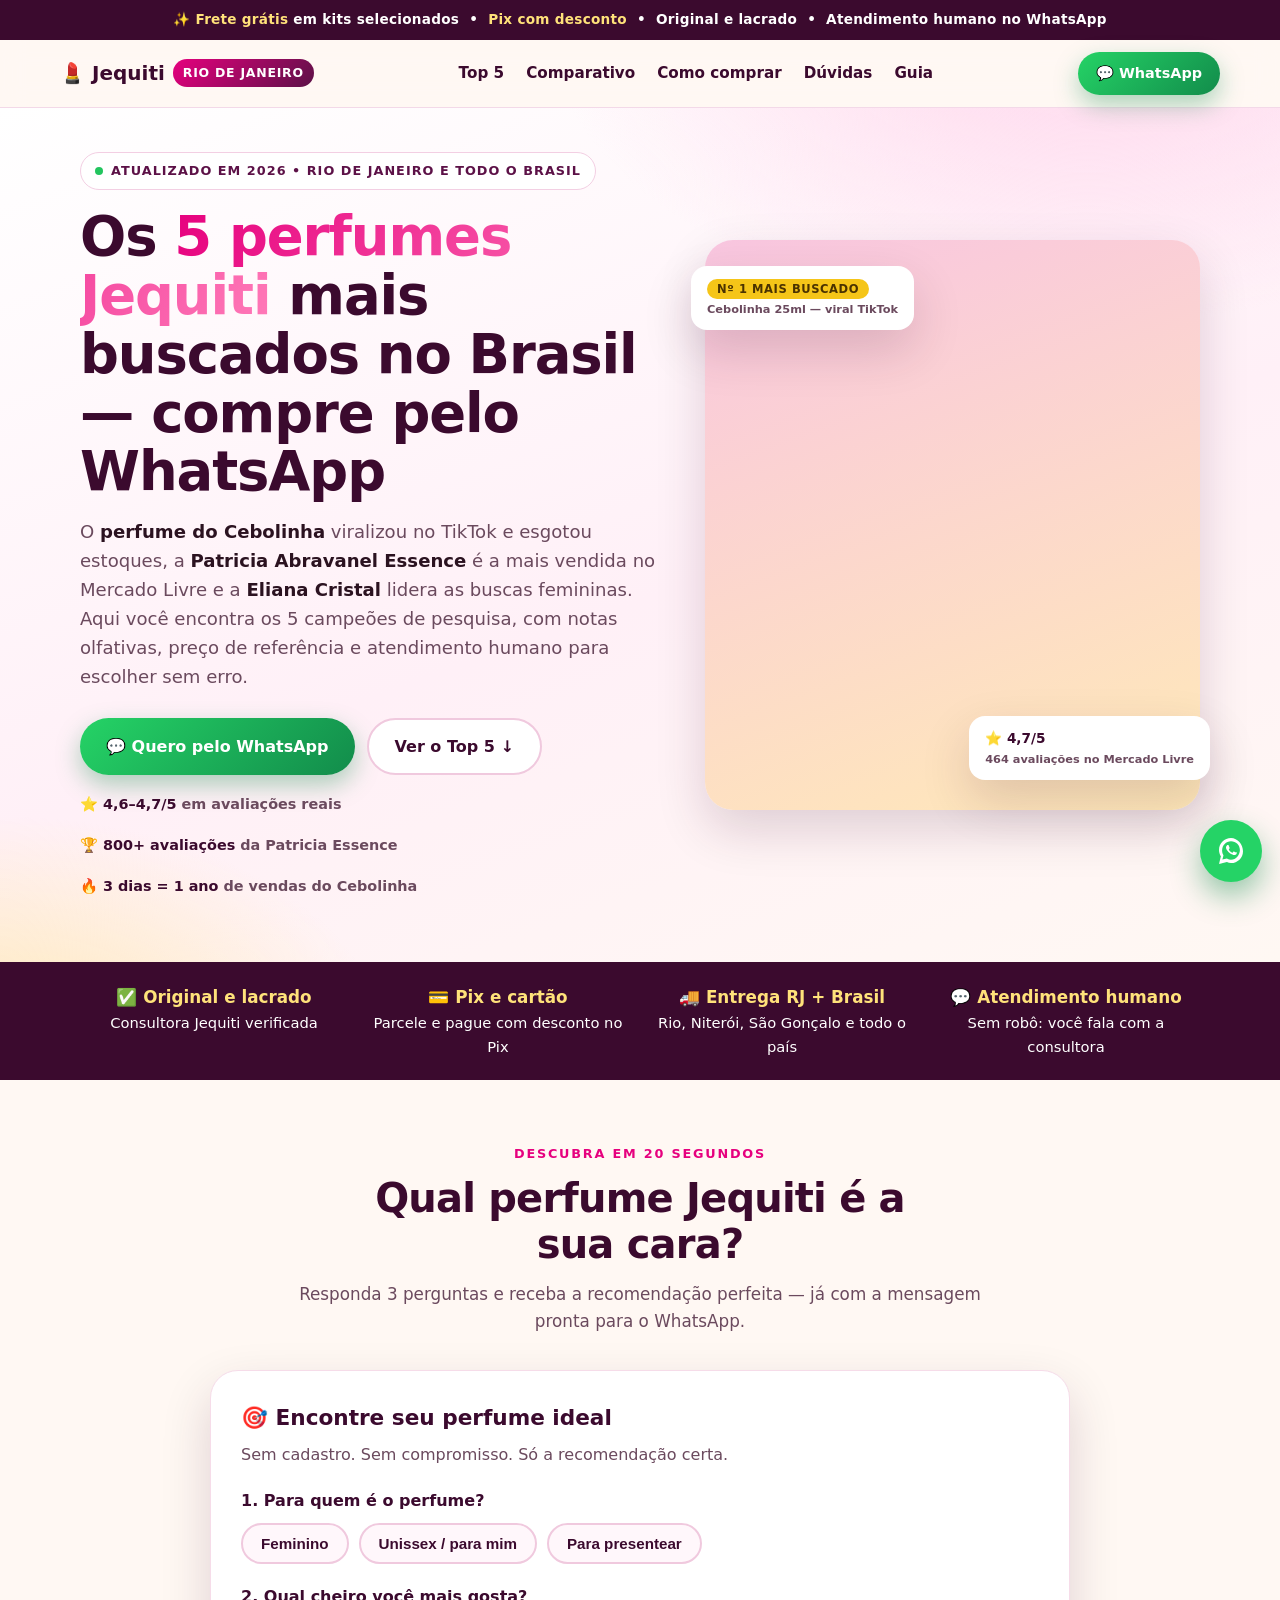
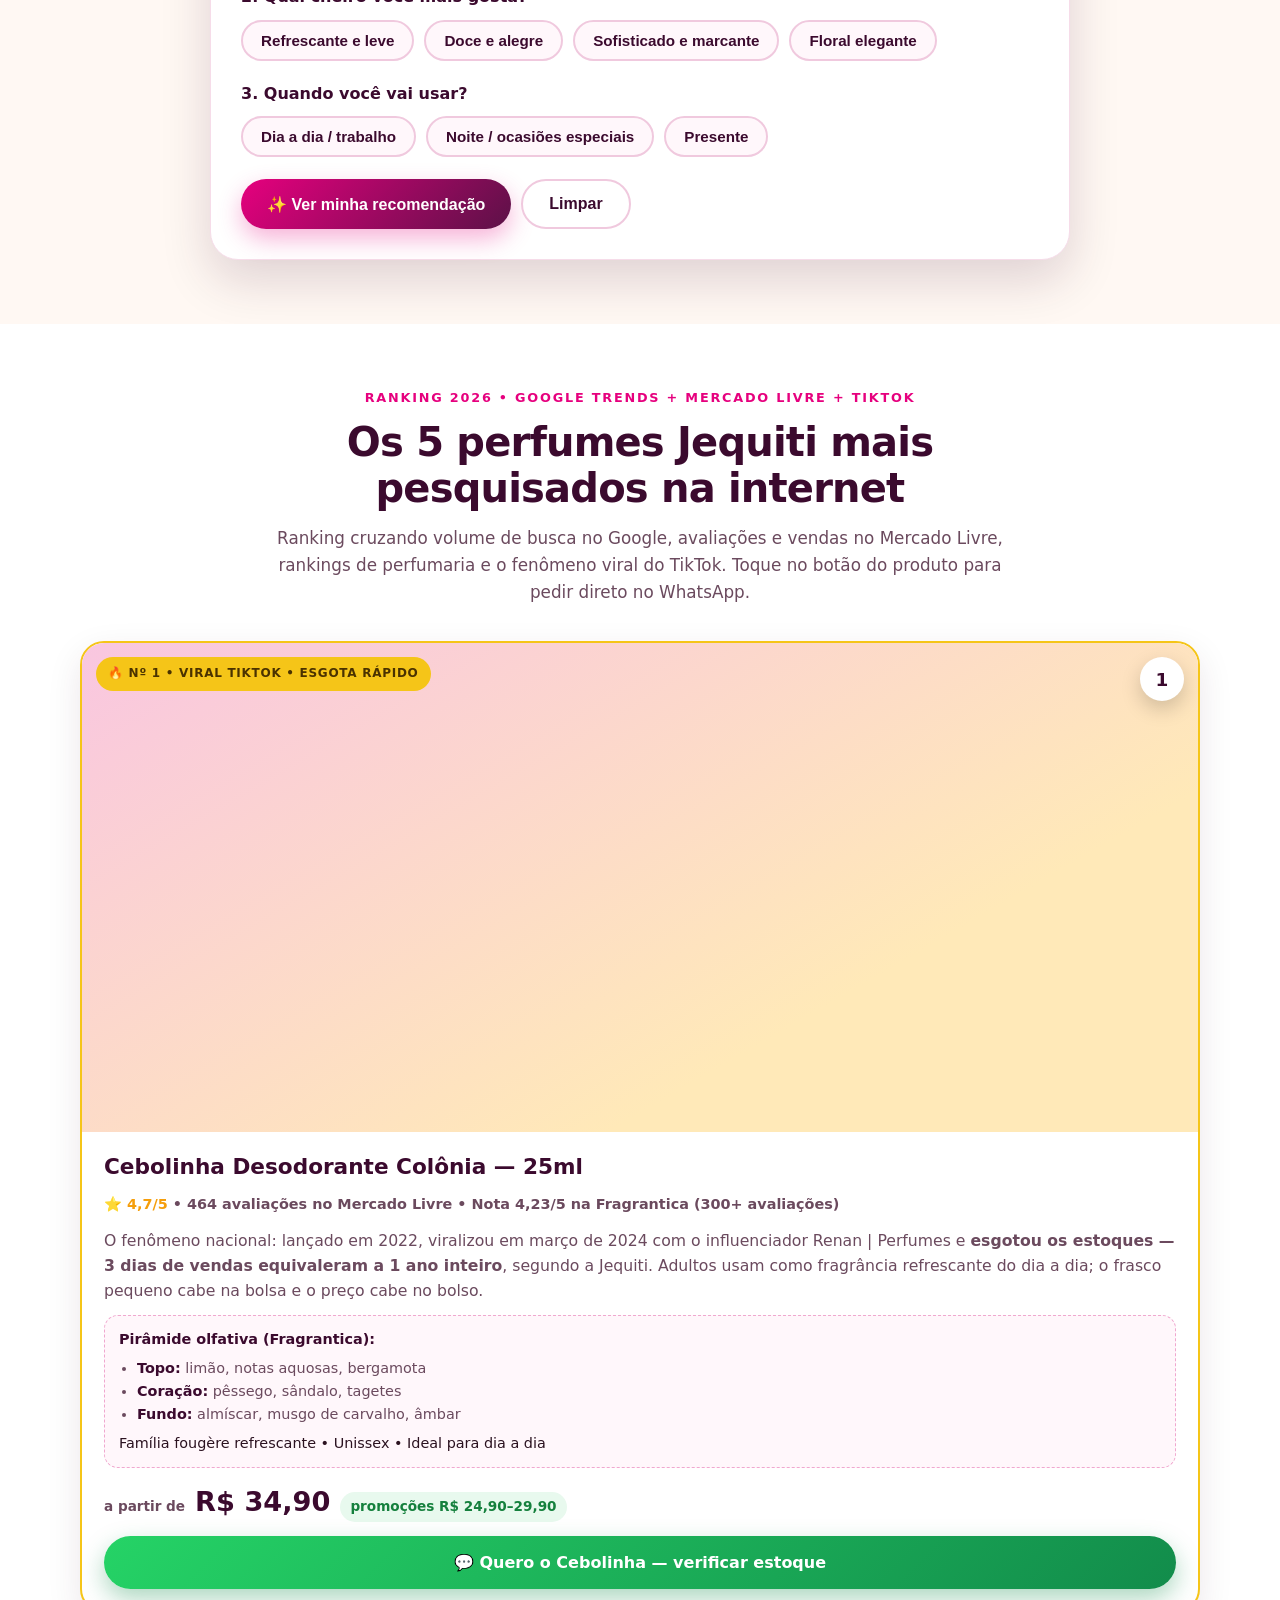
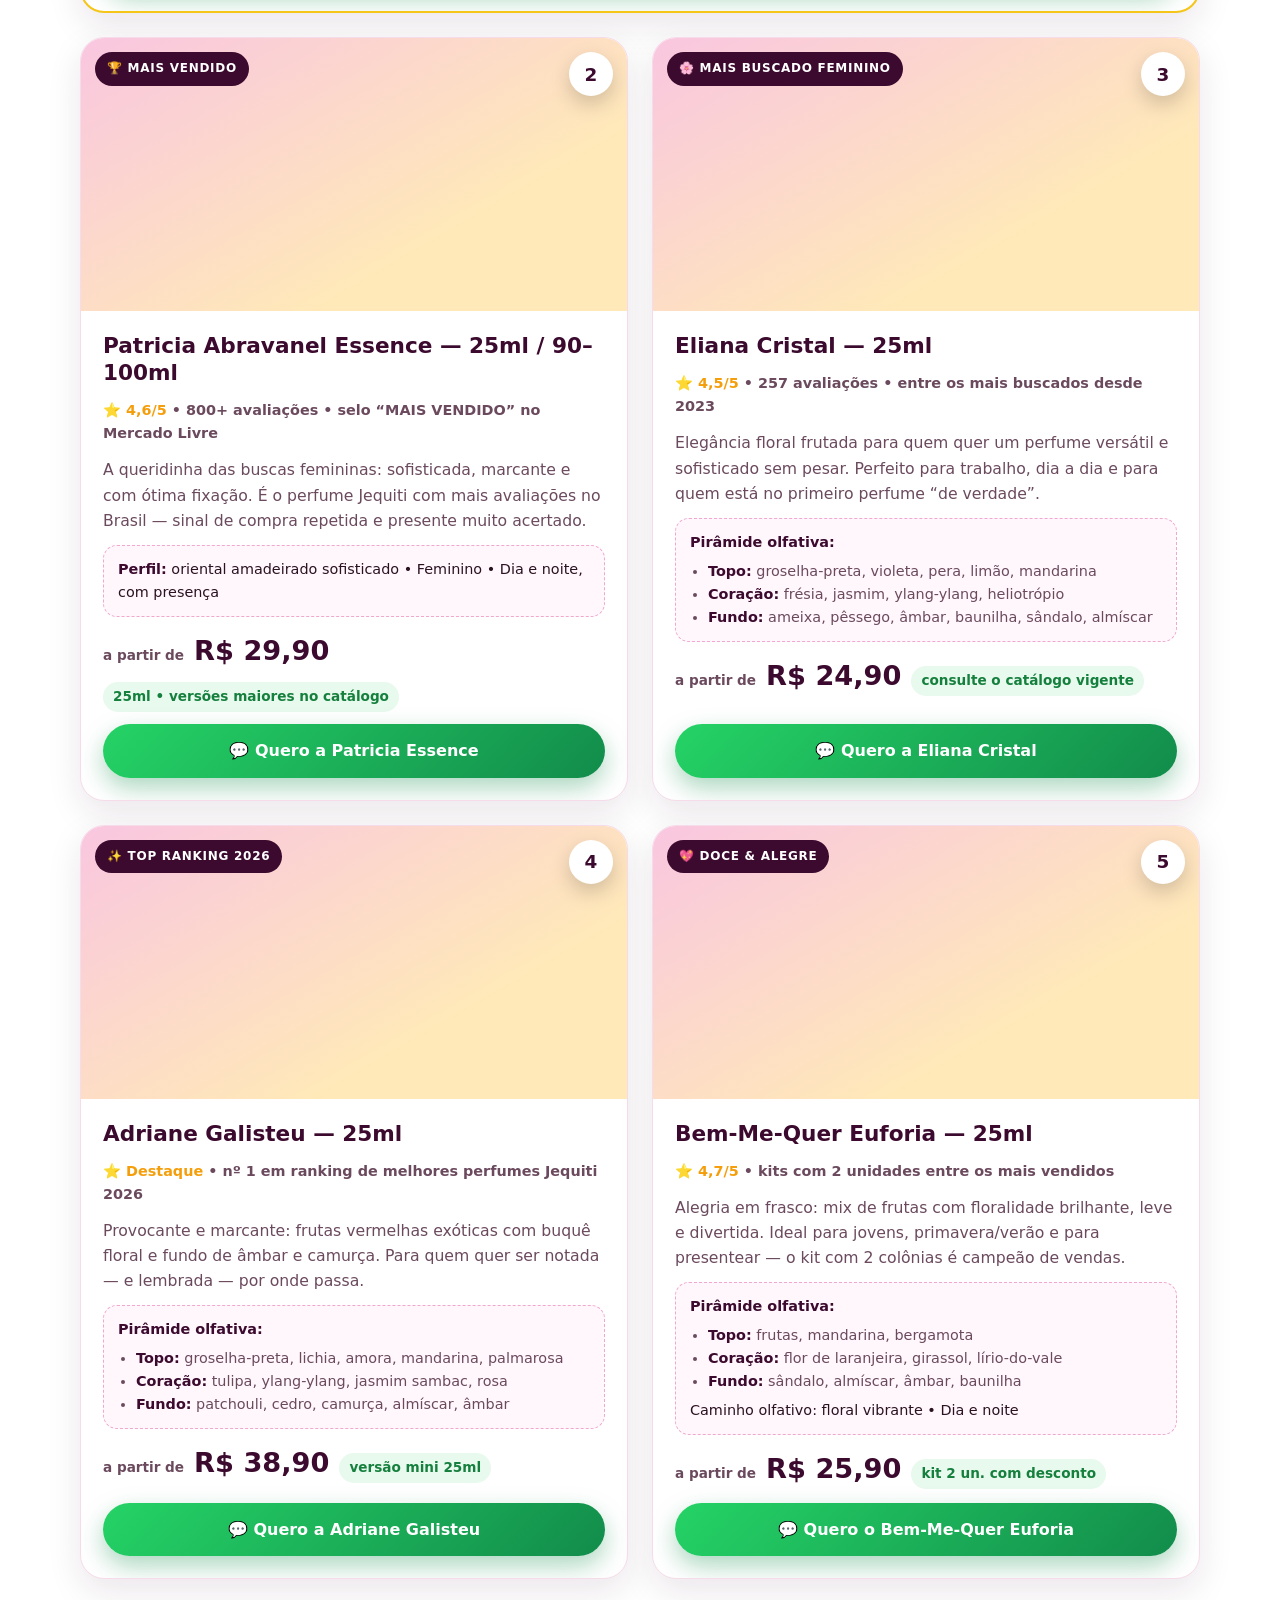
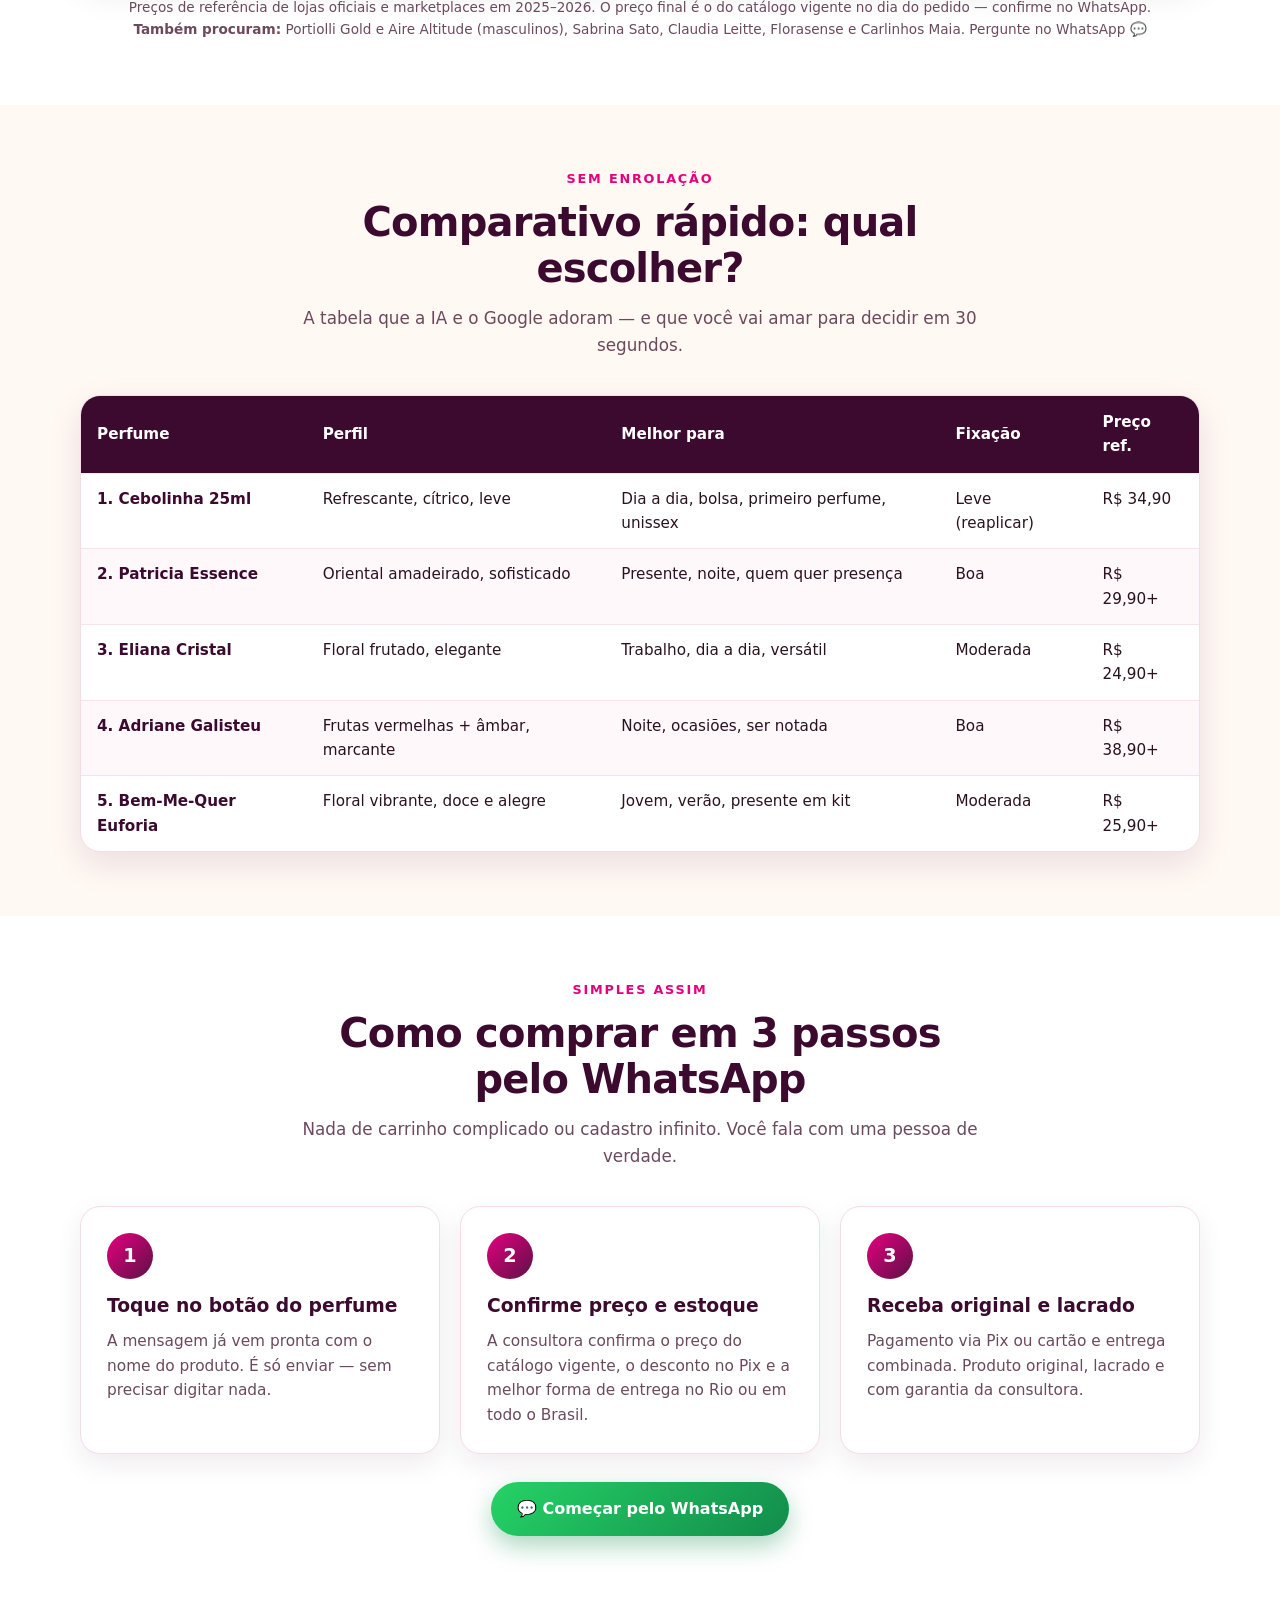
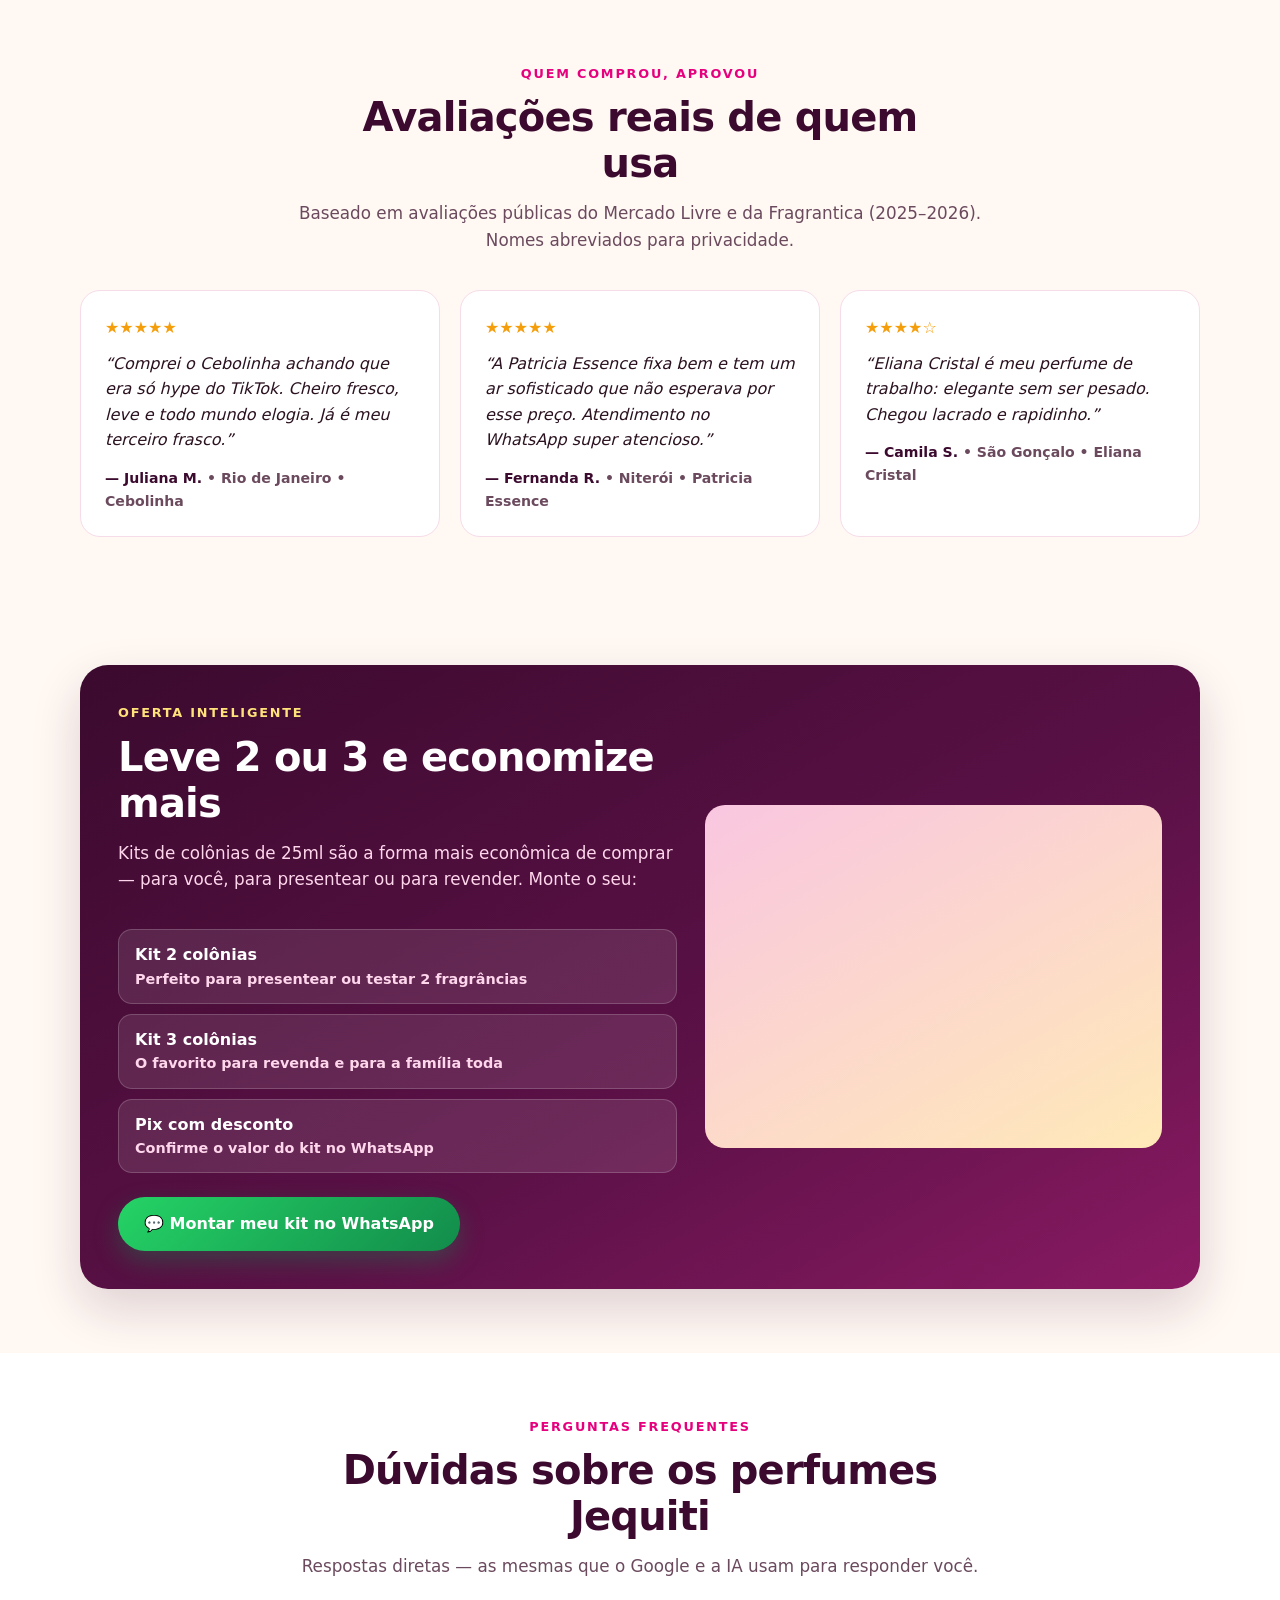
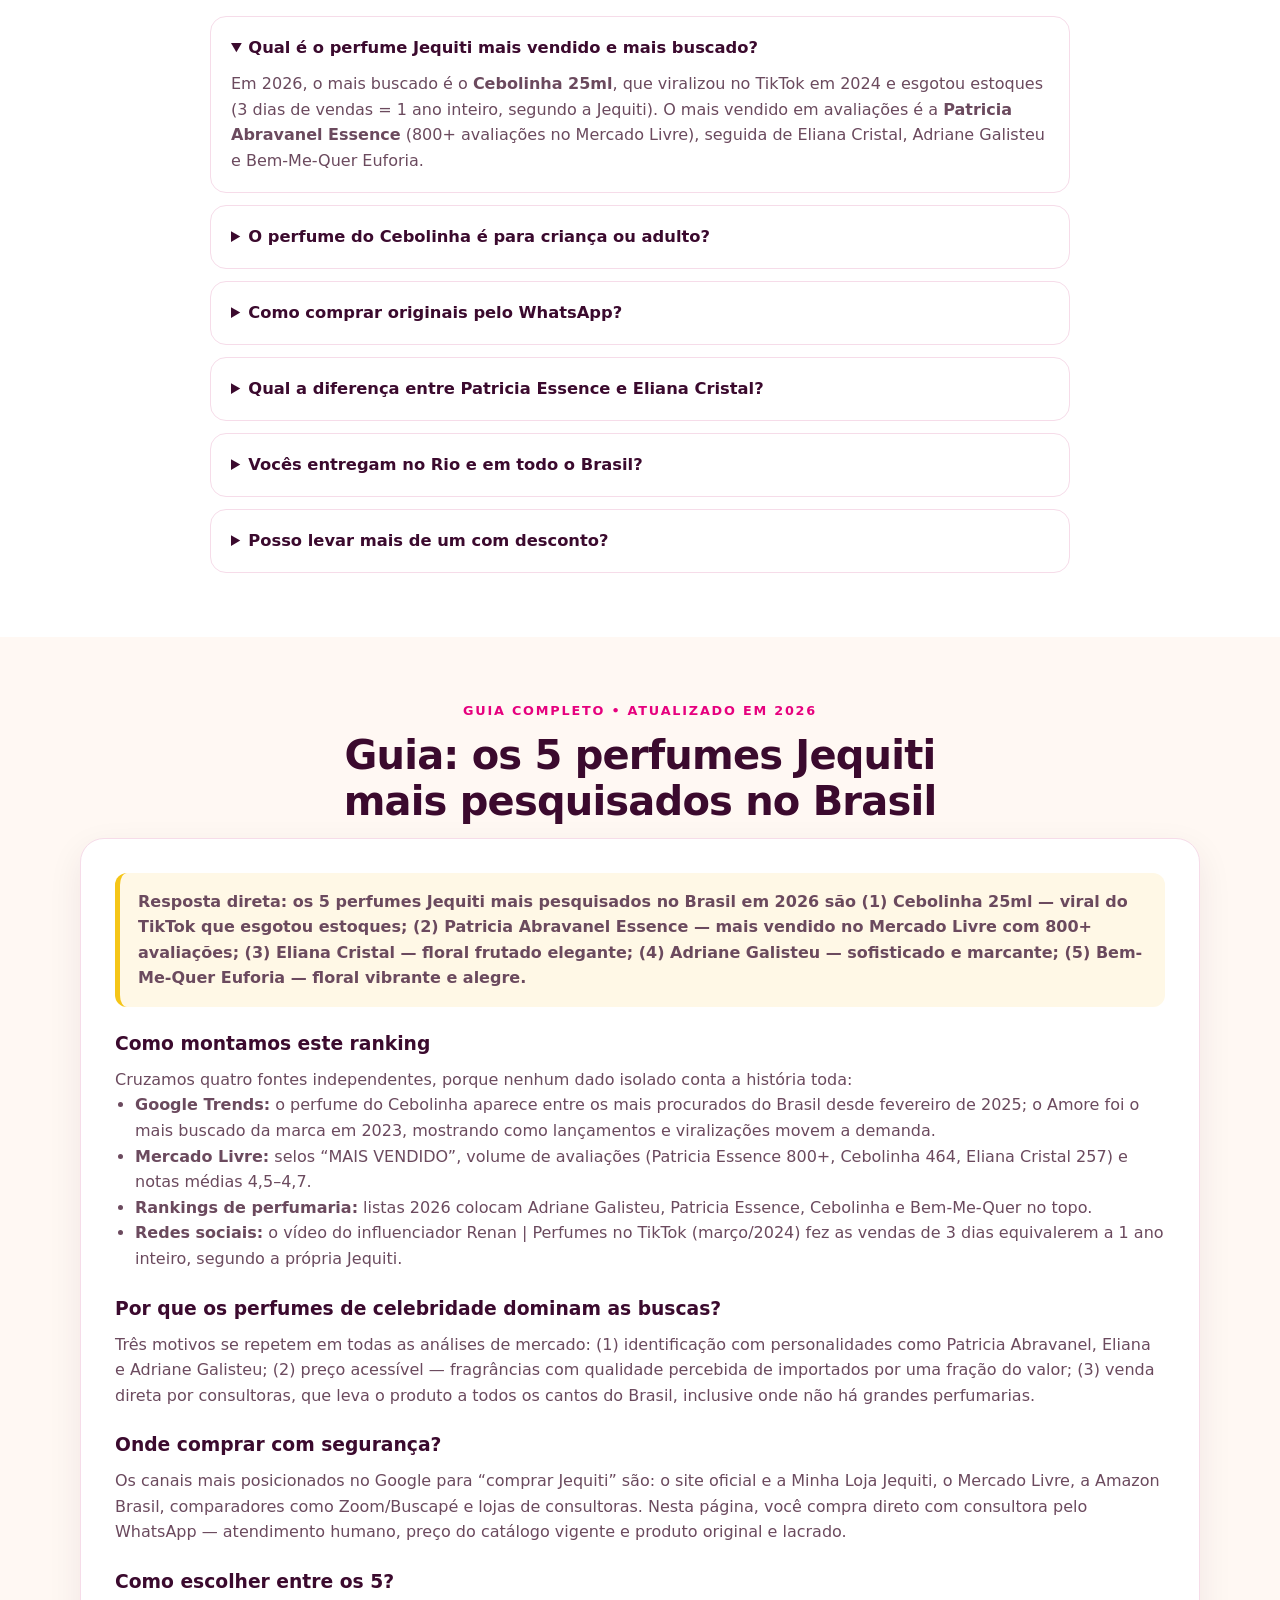
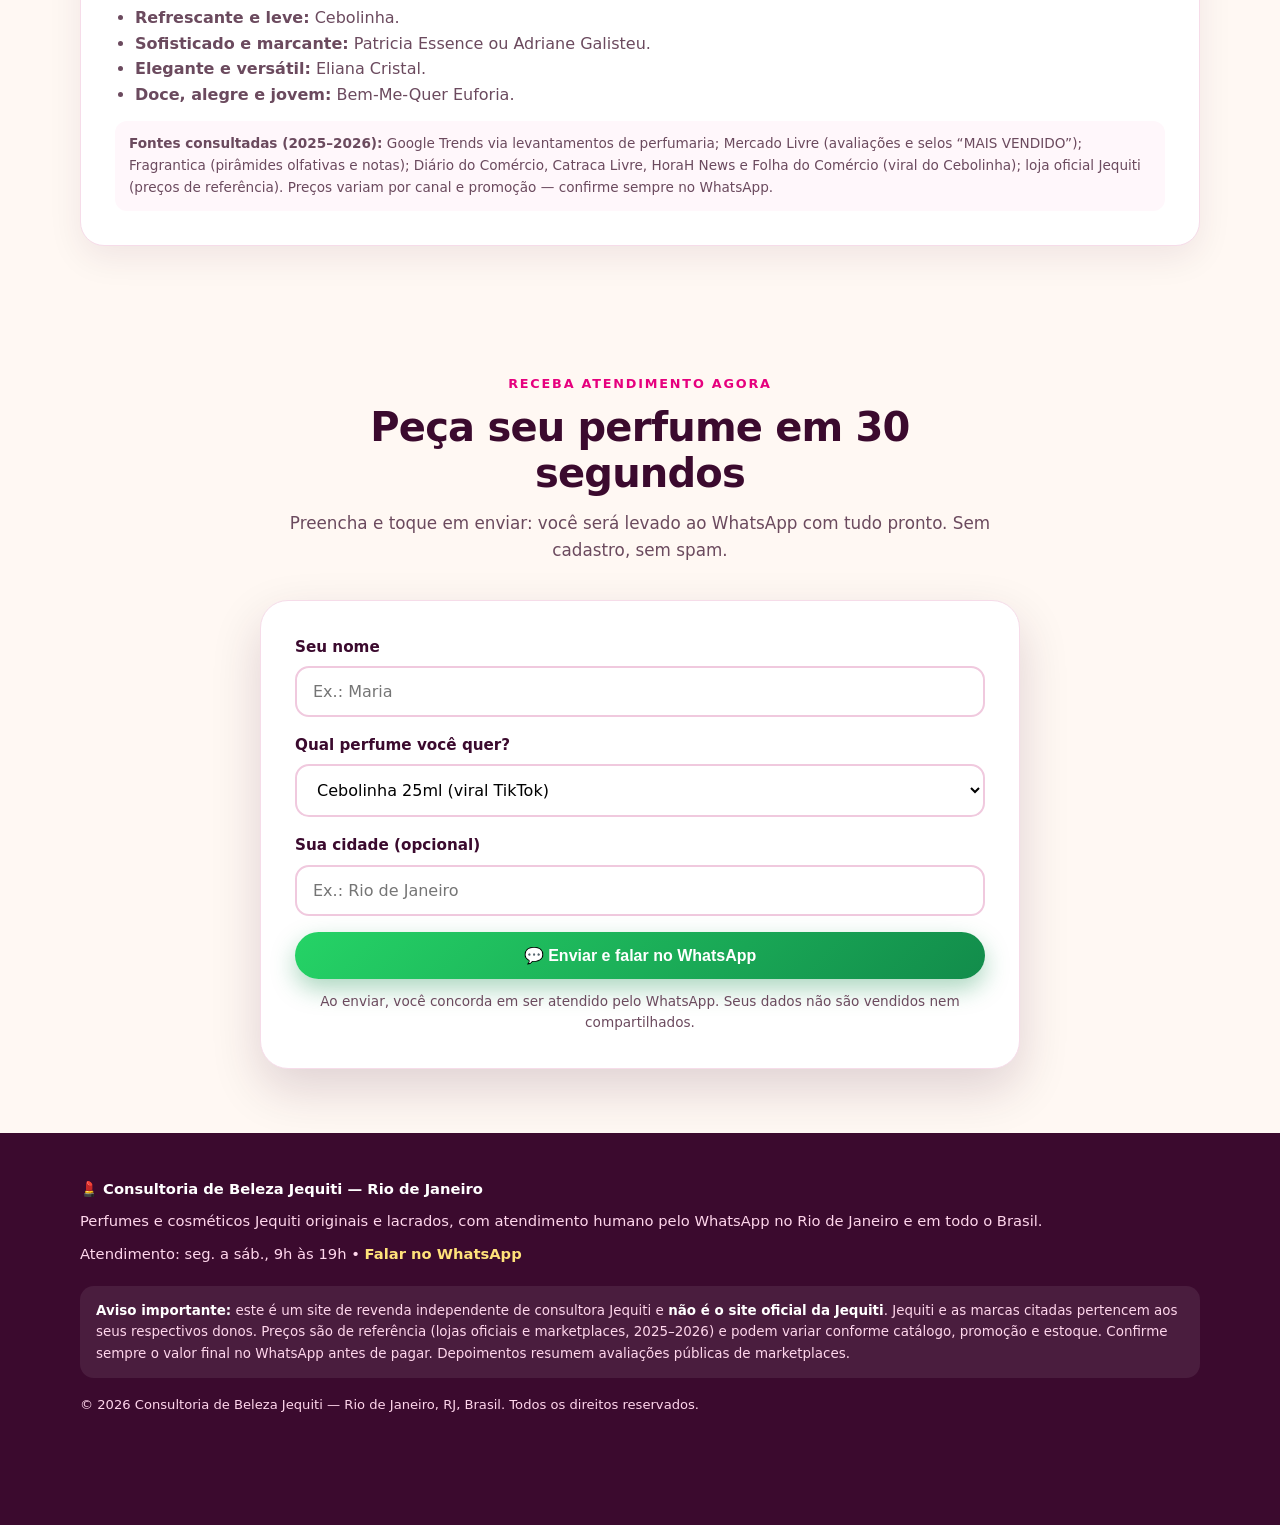
==== index.html @ bb8e3041 "feat: landing page Jequiti Top 5 perfumes mais buscados com WhatsApp, SEO e GEO - Landing page compl" ====
<!DOCTYPE html>
<html lang="pt-BR">
<head>
<meta charset="UTF-8">
<meta name="viewport" content="width=device-width, initial-scale=1.0">
<title>Perfumes Jequiti Mais Buscados 2026 | Cebolinha, Patricia Abravanel Essence, Eliana Cristal — Compre pelo WhatsApp</title>
<meta name="description" content="Os 5 perfumes Jequiti mais pesquisados no Brasil em 2026: Cebolinha (viral TikTok), Patricia Abravanel Essence, Eliana Cristal, Adriane Galisteu e Bem-Me-Quer Euforia. Original, lacrado, Pix e cartão. Peça pelo WhatsApp e receba atendimento humano no Rio de Janeiro e em todo o Brasil.">
<meta name="keywords" content="perfume Jequiti, perfume do Cebolinha Jequiti, Patricia Abravanel Essence, Eliana Cristal Jequiti, Adriane Galisteu Jequiti, Bem-Me-Quer Euforia, perfumes Jequiti mais vendidos, comprar Jequiti no Rio de Janeiro, revendedora Jequiti WhatsApp">
<meta name="robots" content="index, follow, max-image-preview:large, max-snippet:-1">
<meta name="author" content="Consultoria de Beleza Jequiti — Rio de Janeiro">
<link rel="canonical" href="https://jequiti.example.com/">
<meta name="theme-color" content="#3b0a2e">
<!-- Open Graph -->
<meta property="og:type" content="website">
<meta property="og:locale" content="pt_BR">
<meta property="og:title" content="Top 5 Perfumes Jequiti Mais Buscados em 2026 — Compre pelo WhatsApp">
<meta property="og:description" content="Cebolinha viral, Patricia Abravanel Essence, Eliana Cristal, Adriane Galisteu e Bem-Me-Quer Euforia. Original e lacrado. Atendimento humano no WhatsApp.">
<meta property="og:url" content="https://jequiti.example.com/">
<meta property="og:image" content="https://images.unsplash.com/photo-1541643600914-78b084683601?q=80&w=1200&auto=format&fit=crop">
<meta name="twitter:card" content="summary_large_image">
<meta name="twitter:title" content="Top 5 Perfumes Jequiti Mais Buscados em 2026">
<meta name="twitter:description" content="Original, lacrado, Pix e cartão. Peça pelo WhatsApp.">
<!-- GEO: permite citação por motores de IA -->
<meta name="geo.region" content="BR-RJ">
<meta name="geo.placename" content="Rio de Janeiro">
<meta name="ICBM" content="-22.9068, -43.1729">
<link rel="icon" href="data:image/svg+xml,<svg xmlns='http://www.w3.org/2000/svg' viewBox='0 0 100 100'><text y='.9em' font-size='90'>💄</text></svg>">

<!-- ===== DADOS ESTRUTURADOS (SEO + GEO) ===== -->
<script type="application/ld+json">
{
  "@context": "https://schema.org",
  "@graph": [
    {
      "@type": "Organization",
      "name": "Consultoria de Beleza Jequiti — Rio de Janeiro",
      "url": "https://jequiti.example.com/",
      "description": "Revenda independente de perfumes e cosméticos Jequiti originais e lacrados, com atendimento pelo WhatsApp no Rio de Janeiro e em todo o Brasil.",
      "areaServed": "BR",
      "knowsAbout": ["Perfumes Jequiti", "Cosméticos Jequiti", "Perfume do Cebolinha", "Patricia Abravanel Essence"]
    },
    {
      "@type": "LocalBusiness",
      "name": "Consultoria de Beleza Jequiti — Rio de Janeiro",
      "url": "https://jequiti.example.com/",
      "telephone": "+55-21-99999-9999",
      "priceRange": "R$ 20 - R$ 160",
      "address": { "@type": "PostalAddress", "addressLocality": "Rio de Janeiro", "addressRegion": "RJ", "addressCountry": "BR" },
      "areaServed": ["Rio de Janeiro", "Niterói", "São Gonçalo", "Duque de Caxias", "Nova Iguaçu", "Brasil"],
      "openingHours": "Mo-Sa 09:00-19:00"
    },
    {
      "@type": "WebSite",
      "name": "Top 5 Perfumes Jequiti Mais Buscados",
      "url": "https://jequiti.example.com/",
      "inLanguage": "pt-BR"
    },
    {
      "@type": "ItemList",
      "name": "Os 5 perfumes Jequiti mais pesquisados no Brasil em 2026",
      "itemListElement": [
        { "@type": "ListItem", "position": 1, "name": "Cebolinha Desodorante Colônia Jequiti 25ml — perfume viral do TikTok" },
        { "@type": "ListItem", "position": 2, "name": "Patricia Abravanel Essence Desodorante Colônia Feminina Jequiti" },
        { "@type": "ListItem", "position": 3, "name": "Eliana Cristal Desodorante Colônia Feminina Jequiti" },
        { "@type": "ListItem", "position": 4, "name": "Adriane Galisteu Desodorante Colônia Feminina Jequiti" },
        { "@type": "ListItem", "position": 5, "name": "Bem-Me-Quer Euforia Desodorante Colônia Feminina Jequiti" }
      ]
    },
    {
      "@type": "FAQPage",
      "mainEntity": [
        { "@type": "Question", "name": "Qual é o perfume Jequiti mais vendido e mais buscado?", "acceptedAnswer": { "@type": "Answer", "text": "Em 2026, o perfume Jequiti mais buscado no Brasil é o Cebolinha Desodorante Colônia 25ml, que viralizou no TikTok em 2024 e esgotou estoques — segundo a Jequiti, as vendas de 3 dias equivaleram a 1 ano inteiro. Na sequência, os mais vendidos no Mercado Livre são Patricia Abravanel Essence (mais de 800 avaliações), Eliana Cristal, Adriane Galisteu e Bem-Me-Quer Euforia." } },
        { "@type": "Question", "name": "O perfume do Cebolinha Jequiti é para criança ou adulto?", "acceptedAnswer": { "@type": "Answer", "text": "Apesar de fazer parte da linha Turma da Mônica, o perfume do Cebolinha é usado por adultos como fragrância refrescante e leve do dia a dia. Suas notas são limão, bergamota, pêssego, sândalo, almíscar e âmbar. O preço oficial de referência é R$ 34,90 (25ml), com promoções frequentes entre R$ 24,90 e R$ 29,90." } },
        { "@type": "Question", "name": "Como comprar perfumes Jequiti originais pelo WhatsApp?", "acceptedAnswer": { "@type": "Answer", "text": "Escolha o perfume nesta página, toque no botão de WhatsApp do produto e envie a mensagem pronta. Você confirma estoque, preço do catálogo vigente, forma de pagamento (Pix ou cartão) e entrega. Os produtos são originais e lacrados, de consultora Jequiti." } },
        { "@type": "Question", "name": "Qual a diferença entre Patricia Abravanel Essence e Eliana Cristal?", "acceptedAnswer": { "@type": "Answer", "text": "Patricia Abravanel Essence é mais sofisticada e marcante, com perfil oriental amadeirado. Eliana Cristal é floral frutado, elegante e versátil para o dia a dia, com notas de groselha-preta, pera, jasmim, pêssego e baunilha." } },
        { "@type": "Question", "name": "Vocês entregam no Rio de Janeiro e em todo o Brasil?", "acceptedAnswer": { "@type": "Answer", "text": "Sim. Atendemos Rio de Janeiro, Niterói, São Gonçalo e região metropolitana com entrega combinada pelo WhatsApp, e enviamos para todo o Brasil conforme o catálogo e a disponibilidade de estoque." } },
        { "@type": "Question", "name": "Posso levar mais de um perfume com desconto?", "acceptedAnswer": { "@type": "Answer", "text": "Sim. Kits com 2 ou 3 colônias de 25ml são a forma mais econômica de comprar, muito procurados para presentear e para revenda. Consulte as combinações disponíveis no WhatsApp." } }
      ]
    }
  ]
}
</script>

<style>
:root{
  --plum:#3b0a2e; --plum2:#5c1147; --pink:#e6007e; --pink2:#ff4da6;
  --gold:#f5c518; --gold2:#ffe27a; --cream:#fff8f3; --ink:#2b1220;
  --muted:#6b4a5e; --green:#22c55e; --green-d:#15803d; --card:#ffffff;
  --radius:20px; --shadow:0 20px 50px rgba(59,10,46,.16);
}
*{margin:0;padding:0;box-sizing:border-box}
html{scroll-behavior:smooth}
body{font-family:system-ui,-apple-system,"Segoe UI",Roboto,Arial,sans-serif;background:var(--cream);color:var(--ink);line-height:1.6;overflow-x:hidden}
img{max-width:100%;display:block}
a{text-decoration:none;color:inherit}
.wrap{max-width:1160px;margin:0 auto;padding:0 20px}
.skip{position:absolute;left:-9999px;top:0;background:#fff;padding:10px 16px;z-index:99}
.skip:focus{left:12px;top:12px}
/* Topbar */
.topbar{background:var(--plum);color:#fff;text-align:center;font-size:.85rem;padding:9px 12px;font-weight:600;letter-spacing:.02em}
.topbar b{color:var(--gold2)}
/* Header */
header{position:sticky;top:0;z-index:50;background:rgba(255,248,243,.92);backdrop-filter:blur(12px);border-bottom:1px solid #f3d9e8}
.nav{display:flex;align-items:center;justify-content:space-between;gap:14px;padding:12px 0}
.logo{font-weight:900;font-size:1.25rem;color:var(--plum);display:flex;align-items:center;gap:8px}
.logo span{background:linear-gradient(135deg,var(--pink),var(--plum2));color:#fff;padding:4px 10px;border-radius:999px;font-size:.78rem;letter-spacing:.06em}
.nav-links{display:flex;gap:22px;font-weight:600;font-size:.95rem;color:var(--plum)}
.nav-links a:hover{color:var(--pink)}
.btn{display:inline-flex;align-items:center;justify-content:center;gap:9px;font-weight:800;border-radius:999px;padding:14px 26px;font-size:1rem;cursor:pointer;border:0;transition:.2s;text-align:center}
.btn-wa{background:linear-gradient(135deg,#25d366,#128c4b);color:#fff;box-shadow:0 10px 24px rgba(18,140,75,.35)}
.btn-wa:hover{transform:translateY(-2px);box-shadow:0 14px 30px rgba(18,140,75,.45)}
.btn-pink{background:linear-gradient(135deg,var(--pink),var(--plum2));color:#fff;box-shadow:0 10px 24px rgba(230,0,126,.3)}
.btn-pink:hover{transform:translateY(-2px)}
.btn-ghost{background:#fff;color:var(--plum);border:2px solid #f0c9de}
.btn-sm{padding:10px 18px;font-size:.9rem}
@media(max-width:820px){.nav-links{display:none}}
/* Hero */
.hero{background:radial-gradient(900px 500px at 85% -10%,#ffd6ec 0%,transparent 60%),radial-gradient(700px 420px at 0% 110%,#ffe9b8 0%,transparent 55%),linear-gradient(160deg,#fff 0%,#fff0f7 55%,#fff8f3 100%);padding:52px 0 64px}
.hero-grid{display:grid;grid-template-columns:1.08fr .92fr;gap:44px;align-items:center}
.eyebrow{display:inline-flex;align-items:center;gap:8px;background:#fff;border:1px solid #f3cfe3;color:var(--plum2);font-weight:800;font-size:.8rem;letter-spacing:.08em;text-transform:uppercase;padding:8px 14px;border-radius:999px}
.eyebrow i{width:8px;height:8px;background:var(--green);border-radius:50%;display:inline-block}
h1{font-size:clamp(2rem,4.6vw,3.4rem);line-height:1.08;color:var(--plum);margin:18px 0 16px;letter-spacing:-.02em}
h1 em{font-style:normal;background:linear-gradient(120deg,var(--pink),#ff7ab8);-webkit-background-clip:text;background-clip:text;color:transparent}
.hero p.lead{font-size:1.13rem;color:var(--muted);max-width:56ch}
.hero p.lead strong{color:var(--ink)}
.hero-ctas{display:flex;gap:12px;flex-wrap:wrap;margin:26px 0 18px}
.proof{display:flex;gap:18px;flex-wrap:wrap;font-size:.9rem;color:var(--muted);font-weight:600}
.proof b{color:var(--plum)}
.hero-img{position:relative}
.hero-img .main{border-radius:28px;overflow:hidden;box-shadow:var(--shadow);aspect-ratio:4/4.6;background:linear-gradient(160deg,#f9c6e0,#ffe9b8)}
.hero-img .main img{width:100%;height:100%;object-fit:cover}
.float-card{position:absolute;background:#fff;border-radius:16px;box-shadow:var(--shadow);padding:12px 16px;font-size:.85rem;font-weight:700;color:var(--plum)}
.float-card small{display:block;color:var(--muted);font-weight:600}
.float-1{left:-14px;top:26px}
.float-2{right:-10px;bottom:30px}
.rank-badge{background:var(--gold);color:#4a3200;border-radius:999px;padding:3px 10px;font-size:.72rem;font-weight:900;letter-spacing:.05em}
@media(max-width:900px){.hero-grid{grid-template-columns:1fr}.float-1{left:8px}.float-2{right:8px}}
/* Trust */
.trust{background:var(--plum);color:#fff;padding:22px 0}
.trust-grid{display:grid;grid-template-columns:repeat(4,1fr);gap:16px;text-align:center}
.trust-grid div{font-size:.92rem}
.trust-grid b{display:block;font-size:1.05rem;color:var(--gold2)}
@media(max-width:760px){.trust-grid{grid-template-columns:1fr 1fr}}
/* Sections */
section{padding:64px 0}
.kicker{color:var(--pink);font-weight:900;letter-spacing:.14em;text-transform:uppercase;font-size:.8rem;text-align:center}
h2{font-size:clamp(1.7rem,3.4vw,2.5rem);color:var(--plum);text-align:center;line-height:1.15;margin:10px auto 14px;max-width:22ch;letter-spacing:-.02em}
.sub{text-align:center;color:var(--muted);max-width:68ch;margin:0 auto 36px;font-size:1.05rem}
/* Quiz */
.quiz{background:#fff;border-radius:28px;box-shadow:var(--shadow);padding:30px;max-width:860px;margin:0 auto;border:1px solid #f6dce9}
.quiz h3{color:var(--plum);font-size:1.35rem;margin-bottom:6px}
.quiz p{color:var(--muted)}
.q{margin-top:20px}
.q legend,.q .qlabel{font-weight:800;color:var(--plum);margin-bottom:10px;display:block}
.opts{display:flex;gap:10px;flex-wrap:wrap}
.opt{border:2px solid #f0c9de;background:#fff7fb;border-radius:999px;padding:10px 18px;font-weight:700;cursor:pointer;font-size:.95rem;color:var(--plum)}
.opt[aria-pressed="true"]{background:var(--plum);color:#fff;border-color:var(--plum)}
.quiz-result{display:none;margin-top:22px;background:linear-gradient(135deg,#fff0f7,#fff8e6);border:1px solid #f3cfe3;border-radius:18px;padding:20px}
.quiz-result.show{display:block}
.quiz-result h4{color:var(--plum);font-size:1.2rem;margin-bottom:6px}
/* Products */
.products{display:grid;grid-template-columns:repeat(2,1fr);gap:24px}
@media(max-width:820px){.products{grid-template-columns:1fr}}
.product{background:var(--card);border-radius:24px;overflow:hidden;box-shadow:0 12px 34px rgba(59,10,46,.10);border:1px solid #f6dce9;display:flex;flex-direction:column}
.product.featured{grid-column:span 2;border:2px solid var(--gold)}
@media(max-width:820px){.product.featured{grid-column:span 1}}
.p-img{position:relative;aspect-ratio:16/8;background:linear-gradient(150deg,#f9c6e0,#ffe9b8 70%)}
.product.featured .p-img{aspect-ratio:16/7}
.p-img img{width:100%;height:100%;object-fit:cover}
.p-tag{position:absolute;top:14px;left:14px;background:var(--plum);color:#fff;font-weight:900;font-size:.75rem;letter-spacing:.06em;padding:7px 12px;border-radius:999px}
.p-tag.gold{background:var(--gold);color:#4a3200}
.p-rank{position:absolute;top:14px;right:14px;background:#fff;color:var(--plum);font-weight:900;width:44px;height:44px;border-radius:50%;display:grid;place-items:center;font-size:1.15rem;box-shadow:0 8px 20px rgba(0,0,0,.18)}
.p-body{padding:22px;display:flex;flex-direction:column;gap:12px;flex:1}
.p-body h3{color:var(--plum);font-size:1.35rem;line-height:1.25}
.p-stars{color:#f59e0b;font-weight:800;font-size:.9rem}
.p-stars span{color:var(--muted);font-weight:600}
.p-desc{color:var(--muted);font-size:.98rem}
.notes{background:#fff7fb;border:1px dashed #f0a8cf;border-radius:14px;padding:12px 14px;font-size:.9rem}
.notes b{color:var(--plum)}
.notes ul{margin:6px 0 0 18px;color:var(--muted)}
.p-price{display:flex;align-items:baseline;gap:10px;flex-wrap:wrap}
.p-price .from{font-size:.85rem;color:var(--muted);font-weight:700}
.p-price .val{font-size:1.7rem;font-weight:900;color:var(--plum)}
.p-price .pix{font-size:.85rem;background:#e8f9ee;color:var(--green-d);font-weight:800;padding:4px 10px;border-radius:999px}
.p-body .btn{margin-top:auto}
/* Table */
.table-wrap{overflow-x:auto;background:#fff;border-radius:20px;box-shadow:0 12px 34px rgba(59,10,46,.10);border:1px solid #f6dce9}
table{width:100%;border-collapse:collapse;min-width:720px;font-size:.95rem}
th{background:var(--plum);color:#fff;text-align:left;padding:14px 16px}
td{padding:13px 16px;border-top:1px solid #f6e3ee;vertical-align:top}
tr:nth-child(even) td{background:#fff8fb}
td b{color:var(--plum)}
/* Steps */
.steps{display:grid;grid-template-columns:repeat(3,1fr);gap:20px}
@media(max-width:820px){.steps{grid-template-columns:1fr}}
.step{background:#fff;border-radius:20px;padding:26px;border:1px solid #f6dce9;box-shadow:0 10px 26px rgba(59,10,46,.08)}
.step .num{width:46px;height:46px;border-radius:50%;background:linear-gradient(135deg,var(--pink),var(--plum2));color:#fff;display:grid;place-items:center;font-weight:900;font-size:1.2rem;margin-bottom:12px}
.step h3{color:var(--plum);margin-bottom:8px}
.step p{color:var(--muted);font-size:.96rem}
/* Testimonials */
.testis{display:grid;grid-template-columns:repeat(3,1fr);gap:20px}
@media(max-width:820px){.testis{grid-template-columns:1fr}}
.testi{background:#fff;border-radius:20px;padding:24px;border:1px solid #f6dce9}
.testi .stars{color:#f59e0b;margin-bottom:10px}
.testi p{color:var(--ink);font-style:italic}
.testi footer{margin-top:14px;font-size:.88rem;color:var(--muted);font-weight:700}
.testi footer b{color:var(--plum)}
/* Offer */
.offer{background:linear-gradient(150deg,var(--plum),var(--plum2) 60%,#8a1a63);color:#fff;border-radius:28px;padding:38px;box-shadow:var(--shadow)}
.offer h2{color:#fff;text-align:left;margin-left:0}
.offer .sub{color:#ffd6ec;text-align:left;margin-left:0}
.offer-grid{display:grid;grid-template-columns:1.1fr .9fr;gap:28px;align-items:center}
@media(max-width:820px){.offer-grid{grid-template-columns:1fr}}
.offer ul{list-style:none;display:grid;gap:10px;margin:18px 0 24px}
.offer li{background:rgba(255,255,255,.10);border:1px solid rgba(255,255,255,.18);border-radius:14px;padding:12px 16px;font-weight:700}
.offer li span{display:block;font-weight:600;color:#ffd6ec;font-size:.9rem}
/* FAQ */
.faq{max-width:860px;margin:0 auto;display:grid;gap:12px}
details{background:#fff;border:1px solid #f6dce9;border-radius:16px;padding:18px 20px}
summary{font-weight:800;color:var(--plum);cursor:pointer;font-size:1.02rem}
details p{margin-top:10px;color:var(--muted)}
/* Guide */
.guide{background:#fff;border-radius:24px;border:1px solid #f6dce9;padding:34px;box-shadow:0 12px 34px rgba(59,10,46,.08)}
.guide h3{color:var(--plum);margin:22px 0 8px}
.guide p,.guide li{color:var(--muted)}
.guide ul{margin-left:20px}
.guide .src{font-size:.85rem;background:#fff7fb;border-radius:12px;padding:12px 14px;margin-top:14px}
.answer-first{background:#fff8e6;border-left:5px solid var(--gold);border-radius:12px;padding:16px 18px;color:var(--ink);font-weight:600}
/* Form */
.capture{background:#fff;border-radius:28px;box-shadow:var(--shadow);padding:34px;max-width:760px;margin:0 auto;border:1px solid #f6dce9}
.field{margin-bottom:16px}
label{font-weight:800;color:var(--plum);display:block;margin-bottom:7px;font-size:.95rem}
input,select{width:100%;padding:14px 16px;border:2px solid #f0c9de;border-radius:14px;font-size:1rem;font-family:inherit;background:#fff}
input:focus,select:focus{outline:3px solid #ffd6ec;border-color:var(--pink)}
.small{font-size:.85rem;color:var(--muted)}
/* Footer */
footer.site{background:var(--plum);color:#ffd6ec;padding:44px 0 110px;font-size:.92rem}
footer.site b{color:#fff}
footer.site a{color:var(--gold2);font-weight:700}
.disclaimer{background:rgba(255,255,255,.08);border-radius:14px;padding:14px 16px;margin-top:20px;font-size:.84rem}
/* Floating */
.wa-float{position:fixed;right:18px;bottom:18px;z-index:60;background:#25d366;color:#fff;width:62px;height:62px;border-radius:50%;display:grid;place-items:center;box-shadow:0 14px 30px rgba(18,140,75,.45);animation:pulse 2.2s infinite}
@keyframes pulse{0%{box-shadow:0 0 0 0 rgba(37,211,102,.5)}70%{box-shadow:0 0 0 16px rgba(37,211,102,0)}100%{box-shadow:0 0 0 0 rgba(37,211,102,0)}}
.sticky-cta{position:fixed;left:0;right:0;bottom:0;z-index:55;background:rgba(255,255,255,.96);backdrop-filter:blur(10px);border-top:1px solid #f3cfe3;padding:10px 14px;display:none;gap:10px}
.sticky-cta .btn{flex:1;padding:13px 10px;font-size:.95rem}
@media(max-width:820px){.sticky-cta{display:flex}.wa-float{bottom:78px}}
.toast{position:fixed;left:50%;transform:translateX(-50%) translateY(20px);bottom:96px;background:var(--plum);color:#fff;padding:13px 20px;border-radius:999px;font-weight:700;opacity:0;pointer-events:none;transition:.3s;z-index:70;max-width:92vw;text-align:center}
.toast.show{opacity:1;transform:translateX(-50%) translateY(0)}
@media(prefers-reduced-motion:reduce){*{animation:none!important;transition:none!important}html{scroll-behavior:auto}}
</style>
</head>
<body>
<a class="skip" href="#top5">Pular para os produtos</a>
<div class="topbar">✨ <b>Frete grátis</b> em kits selecionados &nbsp;•&nbsp; <b>Pix com desconto</b> &nbsp;•&nbsp; Original e lacrado &nbsp;•&nbsp; Atendimento humano no WhatsApp</div>

<header>
  <div class="wrap nav">
    <a class="logo" href="#inicio" aria-label="Início — Perfumes Jequiti">💄 Jequiti <span>RIO DE JANEIRO</span></a>
    <nav class="nav-links" aria-label="Navegação principal">
      <a href="#top5">Top 5</a><a href="#comparativo">Comparativo</a><a href="#como-comprar">Como comprar</a><a href="#faq">Dúvidas</a><a href="#guia">Guia</a>
    </nav>
    <a class="btn btn-wa btn-sm wa-link" data-msg="Olá! Vim pelo site e quero conhecer os perfumes Jequiti mais buscados. Pode me ajudar?" target="_blank" rel="noopener">💬 WhatsApp</a>
  </div>
</header>

<main id="inicio">
<!-- ============ HERO (resposta direta p/ SEO/GEO) ============ -->
<section class="hero" style="padding-top:44px">
  <div class="wrap hero-grid">
    <div>
      <span class="eyebrow"><i></i> Atualizado em 2026 • Rio de Janeiro e todo o Brasil</span>
      <h1>Os <em>5 perfumes Jequiti</em> mais buscados no Brasil — compre pelo WhatsApp</h1>
      <p class="lead">O <strong>perfume do Cebolinha</strong> viralizou no TikTok e esgotou estoques, a <strong>Patricia Abravanel Essence</strong> é a mais vendida no Mercado Livre e a <strong>Eliana Cristal</strong> lidera as buscas femininas. Aqui você encontra os 5 campeões de pesquisa, com notas olfativas, preço de referência e atendimento humano para escolher sem erro.</p>
      <div class="hero-ctas">
        <a class="btn btn-wa wa-link" data-msg="Olá! Quero garantir um dos perfumes Jequiti mais buscados (Cebolinha, Patricia Essence, Eliana Cristal, Adriane Galisteu ou Bem-Me-Quer). Pode me passar preço e estoque?" target="_blank" rel="noopener">💬 Quero pelo WhatsApp</a>
        <a class="btn btn-ghost" href="#top5">Ver o Top 5 ↓</a>
      </div>
      <div class="proof" aria-label="Provas de confiança">
        <span>⭐ <b>4,6–4,7/5</b> em avaliações reais</span>
        <span>🏆 <b>800+ avaliações</b> da Patricia Essence</span>
        <span>🔥 <b>3 dias = 1 ano</b> de vendas do Cebolinha</span>
      </div>
    </div>
    <div class="hero-img">
      <div class="main"><img src="https://images.unsplash.com/photo-1541643600914-78b084683601?q=80&w=900&auto=format&fit=crop" alt="Frascos de perfumes femininos elegantes — perfumes Jequiti mais buscados" loading="eager" onerror="this.remove()"></div>
      <div class="float-card float-1"><span class="rank-badge">Nº 1 MAIS BUSCADO</span><small>Cebolinha 25ml — viral TikTok</small></div>
      <div class="float-card float-2">⭐ 4,7/5 <small>464 avaliações no Mercado Livre</small></div>
    </div>
  </div>
</section>

<!-- ============ CONFIANÇA ============ -->
<div class="trust" aria-label="Benefícios">
  <div class="wrap trust-grid">
    <div><b>✅ Original e lacrado</b>Consultora Jequiti verificada</div>
    <div><b>💳 Pix e cartão</b>Parcele e pague com desconto no Pix</div>
    <div><b>🚚 Entrega RJ + Brasil</b>Rio, Niterói, São Gonçalo e todo o país</div>
    <div><b>💬 Atendimento humano</b>Sem robô: você fala com a consultora</div>
  </div>
</div>

<!-- ============ QUIZ ============ -->
<section id="quiz" aria-labelledby="quiz-title">
  <div class="wrap">
    <p class="kicker">Descubra em 20 segundos</p>
    <h2 id="quiz-title">Qual perfume Jequiti é a sua cara?</h2>
    <p class="sub">Responda 3 perguntas e receba a recomendação perfeita — já com a mensagem pronta para o WhatsApp.</p>
    <div class="quiz" role="group" aria-label="Quiz de perfume ideal">
      <h3>🎯 Encontre seu perfume ideal</h3>
      <p>Sem cadastro. Sem compromisso. Só a recomendação certa.</p>
      <fieldset class="q" style="border:0">
        <span class="qlabel">1. Para quem é o perfume?</span>
        <div class="opts" data-q="publico">
          <button type="button" class="opt" aria-pressed="false" data-v="feminino">Feminino</button>
          <button type="button" class="opt" aria-pressed="false" data-v="unissex">Unissex / para mim</button>
          <button type="button" class="opt" aria-pressed="false" data-v="presente">Para presentear</button>
        </div>
      </fieldset>
      <fieldset class="q" style="border:0">
        <span class="qlabel">2. Qual cheiro você mais gosta?</span>
        <div class="opts" data-q="cheiro">
          <button type="button" class="opt" aria-pressed="false" data-v="refrescante">Refrescante e leve</button>
          <button type="button" class="opt" aria-pressed="false" data-v="doce">Doce e alegre</button>
          <button type="button" class="opt" aria-pressed="false" data-v="sofisticado">Sofisticado e marcante</button>
          <button type="button" class="opt" aria-pressed="false" data-v="floral">Floral elegante</button>
        </div>
      </fieldset>
      <fieldset class="q" style="border:0">
        <span class="qlabel">3. Quando você vai usar?</span>
        <div class="opts" data-q="ocasio">
          <button type="button" class="opt" aria-pressed="false" data-v="dia">Dia a dia / trabalho</button>
          <button type="button" class="opt" aria-pressed="false" data-v="noite">Noite / ocasiões especiais</button>
          <button type="button" class="opt" aria-pressed="false" data-v="presente2">Presente</button>
        </div>
      </fieldset>
      <div style="margin-top:22px;display:flex;gap:10px;flex-wrap:wrap">
        <button type="button" class="btn btn-pink" id="quiz-btn">✨ Ver minha recomendação</button>
        <button type="button" class="btn btn-ghost" id="quiz-reset">Limpar</button>
      </div>
      <div class="quiz-result" id="quiz-result" aria-live="polite"></div>
    </div>
  </div>
</section>

<!-- ============ TOP 5 ============ -->
<section id="top5" style="background:#fff">
  <div class="wrap">
    <p class="kicker">Ranking 2026 • Google Trends + Mercado Livre + TikTok</p>
    <h2>Os 5 perfumes Jequiti mais pesquisados na internet</h2>
    <p class="sub">Ranking cruzando volume de busca no Google, avaliações e vendas no Mercado Livre, rankings de perfumaria e o fenômeno viral do TikTok. Toque no botão do produto para pedir direto no WhatsApp.</p>

    <div class="products">
      <!-- 1 CEBOLINHA -->
      <article class="product featured" id="cebolinha">
        <div class="p-img">
          <img src="https://images.unsplash.com/photo-1594035910387-fea47794261f?q=80&w=1200&auto=format&fit=crop" alt="Perfume do Cebolinha Jequiti 25ml — perfume mais buscado e viral do TikTok" loading="lazy" onerror="this.remove()">
          <span class="p-tag gold">🔥 Nº 1 • VIRAL TIKTOK • ESGOTA RÁPIDO</span><span class="p-rank">1</span>
        </div>
        <div class="p-body">
          <h3>Cebolinha Desodorante Colônia — 25ml</h3>
          <p class="p-stars">⭐ 4,7/5 <span>• 464 avaliações no Mercado Livre • Nota 4,23/5 na Fragrantica (300+ avaliações)</span></p>
          <p class="p-desc">O fenômeno nacional: lançado em 2022, viralizou em março de 2024 com o influenciador Renan | Perfumes e <strong>esgotou os estoques — 3 dias de vendas equivaleram a 1 ano inteiro</strong>, segundo a Jequiti. Adultos usam como fragrância refrescante do dia a dia; o frasco pequeno cabe na bolsa e o preço cabe no bolso.</p>
          <div class="notes"><b>Pirâmide olfativa (Fragrantica):</b>
            <ul><li><b>Topo:</b> limão, notas aquosas, bergamota</li><li><b>Coração:</b> pêssego, sândalo, tagetes</li><li><b>Fundo:</b> almíscar, musgo de carvalho, âmbar</li></ul>
            <p style="margin-top:6px">Família fougère refrescante • Unissex • Ideal para dia a dia</p>
          </div>
          <div class="p-price"><span class="from">a partir de</span><span class="val">R$ 34,90</span><span class="pix">promoções R$ 24,90–29,90</span></div>
          <a class="btn btn-wa wa-link" data-product="Cebolinha 25ml" target="_blank" rel="noopener">💬 Quero o Cebolinha — verificar estoque</a>
        </div>
      </article>

      <!-- 2 PATRICIA -->
      <article class="product" id="patricia-essence">
        <div class="p-img">
          <img src="https://images.unsplash.com/photo-1592945403244-b3fbafd7f539?q=80&w=900&auto=format&fit=crop" alt="Patricia Abravanel Essence Jequiti — perfume feminino mais vendido" loading="lazy" onerror="this.remove()">
          <span class="p-tag">🏆 MAIS VENDIDO</span><span class="p-rank">2</span>
        </div>
        <div class="p-body">
          <h3>Patricia Abravanel Essence — 25ml / 90–100ml</h3>
          <p class="p-stars">⭐ 4,6/5 <span>• 800+ avaliações • selo “MAIS VENDIDO” no Mercado Livre</span></p>
          <p class="p-desc">A queridinha das buscas femininas: sofisticada, marcante e com ótima fixação. É o perfume Jequiti com mais avaliações no Brasil — sinal de compra repetida e presente muito acertado.</p>
          <div class="notes"><b>Perfil:</b> oriental amadeirado sofisticado • Feminino • Dia e noite, com presença</div>
          <div class="p-price"><span class="from">a partir de</span><span class="val">R$ 29,90</span><span class="pix">25ml • versões maiores no catálogo</span></div>
          <a class="btn btn-wa wa-link" data-product="Patricia Abravanel Essence" target="_blank" rel="noopener">💬 Quero a Patricia Essence</a>
        </div>
      </article>

      <!-- 3 ELIANA -->
      <article class="product" id="eliana-cristal">
        <div class="p-img">
          <img src="https://images.unsplash.com/photo-1523293182086-7651a899d37f?q=80&w=900&auto=format&fit=crop" alt="Eliana Cristal Jequiti — perfume floral frutado elegante" loading="lazy" onerror="this.remove()">
          <span class="p-tag">🌸 MAIS BUSCADO FEMININO</span><span class="p-rank">3</span>
        </div>
        <div class="p-body">
          <h3>Eliana Cristal — 25ml</h3>
          <p class="p-stars">⭐ 4,5/5 <span>• 257 avaliações • entre os mais buscados desde 2023</span></p>
          <p class="p-desc">Elegância floral frutada para quem quer um perfume versátil e sofisticado sem pesar. Perfeito para trabalho, dia a dia e para quem está no primeiro perfume “de verdade”.</p>
          <div class="notes"><b>Pirâmide olfativa:</b>
            <ul><li><b>Topo:</b> groselha-preta, violeta, pera, limão, mandarina</li><li><b>Coração:</b> frésia, jasmim, ylang-ylang, heliotrópio</li><li><b>Fundo:</b> ameixa, pêssego, âmbar, baunilha, sândalo, almíscar</li></ul>
          </div>
          <div class="p-price"><span class="from">a partir de</span><span class="val">R$ 24,90</span><span class="pix">consulte o catálogo vigente</span></div>
          <a class="btn btn-wa wa-link" data-product="Eliana Cristal" target="_blank" rel="noopener">💬 Quero a Eliana Cristal</a>
        </div>
      </article>

      <!-- 4 ADRIANE -->
      <article class="product" id="adriane-galisteu">
        <div class="p-img">
          <img src="https://images.unsplash.com/photo-1587017539504-67cfbddac569?q=80&w=900&auto=format&fit=crop" alt="Adriane Galisteu Jequiti — perfume feminino sofisticado e provocante" loading="lazy" onerror="this.remove()">
          <span class="p-tag">✨ TOP RANKING 2026</span><span class="p-rank">4</span>
        </div>
        <div class="p-body">
          <h3>Adriane Galisteu — 25ml</h3>
          <p class="p-stars">⭐ Destaque <span>• nº 1 em ranking de melhores perfumes Jequiti 2026</span></p>
          <p class="p-desc">Provocante e marcante: frutas vermelhas exóticas com buquê floral e fundo de âmbar e camurça. Para quem quer ser notada — e lembrada — por onde passa.</p>
          <div class="notes"><b>Pirâmide olfativa:</b>
            <ul><li><b>Topo:</b> groselha-preta, lichia, amora, mandarina, palmarosa</li><li><b>Coração:</b> tulipa, ylang-ylang, jasmim sambac, rosa</li><li><b>Fundo:</b> patchouli, cedro, camurça, almíscar, âmbar</li></ul>
          </div>
          <div class="p-price"><span class="from">a partir de</span><span class="val">R$ 38,90</span><span class="pix">versão mini 25ml</span></div>
          <a class="btn btn-wa wa-link" data-product="Adriane Galisteu" target="_blank" rel="noopener">💬 Quero a Adriane Galisteu</a>
        </div>
      </article>

      <!-- 5 BEM ME QUER -->
      <article class="product" id="bem-me-quer">
        <div class="p-img">
          <img src="https://images.unsplash.com/photo-1595425964272-fc617fa7d8b9?q=80&w=900&auto=format&fit=crop" alt="Bem-Me-Quer Euforia Jequiti — perfume floral vibrante e alegre" loading="lazy" onerror="this.remove()">
          <span class="p-tag">💖 DOCE &amp; ALEGRE</span><span class="p-rank">5</span>
        </div>
        <div class="p-body">
          <h3>Bem-Me-Quer Euforia — 25ml</h3>
          <p class="p-stars">⭐ 4,7/5 <span>• kits com 2 unidades entre os mais vendidos</span></p>
          <p class="p-desc">Alegria em frasco: mix de frutas com floralidade brilhante, leve e divertida. Ideal para jovens, primavera/verão e para presentear — o kit com 2 colônias é campeão de vendas.</p>
          <div class="notes"><b>Pirâmide olfativa:</b>
            <ul><li><b>Topo:</b> frutas, mandarina, bergamota</li><li><b>Coração:</b> flor de laranjeira, girassol, lírio-do-vale</li><li><b>Fundo:</b> sândalo, almíscar, âmbar, baunilha</li></ul>
            <p style="margin-top:6px">Caminho olfativo: floral vibrante • Dia e noite</p>
          </div>
          <div class="p-price"><span class="from">a partir de</span><span class="val">R$ 25,90</span><span class="pix">kit 2 un. com desconto</span></div>
          <a class="btn btn-wa wa-link" data-product="Bem-Me-Quer Euforia" target="_blank" rel="noopener">💬 Quero o Bem-Me-Quer Euforia</a>
        </div>
      </article>
    </div>

    <p class="small" style="text-align:center;margin-top:18px">Preços de referência de lojas oficiais e marketplaces em 2025–2026. O preço final é o do catálogo vigente no dia do pedido — confirme no WhatsApp. <br><b>Também procuram:</b> Portiolli Gold e Aire Altitude (masculinos), Sabrina Sato, Claudia Leitte, Florasense e Carlinhos Maia. Pergunte no WhatsApp 💬</p>
  </div>
</section>

<!-- ============ COMPARATIVO ============ -->
<section id="comparativo" aria-labelledby="comp-title">
  <div class="wrap">
    <p class="kicker">Sem enrolação</p>
    <h2 id="comp-title">Comparativo rápido: qual escolher?</h2>
    <p class="sub">A tabela que a IA e o Google adoram — e que você vai amar para decidir em 30 segundos.</p>
    <div class="table-wrap">
      <table>
        <thead><tr><th>Perfume</th><th>Perfil</th><th>Melhor para</th><th>Fixação</th><th>Preço ref.</th></tr></thead>
        <tbody>
          <tr><td><b>1. Cebolinha 25ml</b></td><td>Refrescante, cítrico, leve</td><td>Dia a dia, bolsa, primeiro perfume, unissex</td><td>Leve (reaplicar)</td><td>R$ 34,90</td></tr>
          <tr><td><b>2. Patricia Essence</b></td><td>Oriental amadeirado, sofisticado</td><td>Presente, noite, quem quer presença</td><td>Boa</td><td>R$ 29,90+</td></tr>
          <tr><td><b>3. Eliana Cristal</b></td><td>Floral frutado, elegante</td><td>Trabalho, dia a dia, versátil</td><td>Moderada</td><td>R$ 24,90+</td></tr>
          <tr><td><b>4. Adriane Galisteu</b></td><td>Frutas vermelhas + âmbar, marcante</td><td>Noite, ocasiões, ser notada</td><td>Boa</td><td>R$ 38,90+</td></tr>
          <tr><td><b>5. Bem-Me-Quer Euforia</b></td><td>Floral vibrante, doce e alegre</td><td>Jovem, verão, presente em kit</td><td>Moderada</td><td>R$ 25,90+</td></tr>
        </tbody>
      </table>
    </div>
  </div>
</section>

<!-- ============ COMO COMPRAR ============ -->
<section id="como-comprar" style="background:#fff">
  <div class="wrap">
    <p class="kicker">Simples assim</p>
    <h2>Como comprar em 3 passos pelo WhatsApp</h2>
    <p class="sub">Nada de carrinho complicado ou cadastro infinito. Você fala com uma pessoa de verdade.</p>
    <div class="steps">
      <div class="step"><div class="num">1</div><h3>Toque no botão do perfume</h3><p>A mensagem já vem pronta com o nome do produto. É só enviar — sem precisar digitar nada.</p></div>
      <div class="step"><div class="num">2</div><h3>Confirme preço e estoque</h3><p>A consultora confirma o preço do catálogo vigente, o desconto no Pix e a melhor forma de entrega no Rio ou em todo o Brasil.</p></div>
      <div class="step"><div class="num">3</div><h3>Receba original e lacrado</h3><p>Pagamento via Pix ou cartão e entrega combinada. Produto original, lacrado e com garantia da consultora.</p></div>
    </div>
    <div style="text-align:center;margin-top:28px">
      <a class="btn btn-wa wa-link" data-msg="Olá! Quero comprar um perfume Jequiti. Pode me ajudar a escolher e passar os valores?" target="_blank" rel="noopener">💬 Começar pelo WhatsApp</a>
    </div>
  </div>
</section>

<!-- ============ PROVA SOCIAL ============ -->
<section aria-labelledby="dep-title">
  <div class="wrap">
    <p class="kicker">Quem comprou, aprovou</p>
    <h2 id="dep-title">Avaliações reais de quem usa</h2>
    <p class="sub">Baseado em avaliações públicas do Mercado Livre e da Fragrantica (2025–2026). Nomes abreviados para privacidade.</p>
    <div class="testis">
      <blockquote class="testi"><div class="stars">★★★★★</div><p>“Comprei o Cebolinha achando que era só hype do TikTok. Cheiro fresco, leve e todo mundo elogia. Já é meu terceiro frasco.”</p><footer><b>— Juliana M.</b> • Rio de Janeiro • Cebolinha</footer></blockquote>
      <blockquote class="testi"><div class="stars">★★★★★</div><p>“A Patricia Essence fixa bem e tem um ar sofisticado que não esperava por esse preço. Atendimento no WhatsApp super atencioso.”</p><footer><b>— Fernanda R.</b> • Niterói • Patricia Essence</footer></blockquote>
      <blockquote class="testi"><div class="stars">★★★★☆</div><p>“Eliana Cristal é meu perfume de trabalho: elegante sem ser pesado. Chegou lacrado e rapidinho.”</p><footer><b>— Camila S.</b> • São Gonçalo • Eliana Cristal</footer></blockquote>
    </div>
  </div>
</section>

<!-- ============ OFERTA / KITS ============ -->
<section aria-labelledby="oferta-title">
  <div class="wrap">
    <div class="offer">
      <div class="offer-grid">
        <div>
          <p class="kicker" style="color:var(--gold2);text-align:left">Oferta inteligente</p>
          <h2 id="oferta-title">Leve 2 ou 3 e economize mais</h2>
          <p class="sub">Kits de colônias de 25ml são a forma mais econômica de comprar — para você, para presentear ou para revender. Monte o seu:</p>
          <ul>
            <li>Kit 2 colônias <span>Perfeito para presentear ou testar 2 fragrâncias</span></li>
            <li>Kit 3 colônias <span>O favorito para revenda e para a família toda</span></li>
            <li>Pix com desconto <span>Confirme o valor do kit no WhatsApp</span></li>
          </ul>
          <a class="btn btn-wa wa-link" data-msg="Olá! Quero montar um kit com 2 ou 3 perfumes Jequiti. Pode me passar as combinações e o desconto no Pix?" target="_blank" rel="noopener">💬 Montar meu kit no WhatsApp</a>
        </div>
        <div class="main" style="border-radius:20px;overflow:hidden;aspect-ratio:4/3;background:linear-gradient(150deg,#f9c6e0,#ffe9b8)">
          <img src="https://images.unsplash.com/photo-1592945403244-b3fbafd7f539?q=80&w=900&auto=format&fit=crop" alt="Kits de perfumes Jequiti para presentear" loading="lazy" style="width:100%;height:100%;object-fit:cover" onerror="this.remove()">
        </div>
      </div>
    </div>
  </div>
</section>

<!-- ============ FAQ (SEO + GEO) ============ -->
<section id="faq" style="background:#fff">
  <div class="wrap">
    <p class="kicker">Perguntas frequentes</p>
    <h2>Dúvidas sobre os perfumes Jequiti</h2>
    <p class="sub">Respostas diretas — as mesmas que o Google e a IA usam para responder você.</p>
    <div class="faq">
      <details open><summary>Qual é o perfume Jequiti mais vendido e mais buscado?</summary><p>Em 2026, o mais buscado é o <strong>Cebolinha 25ml</strong>, que viralizou no TikTok em 2024 e esgotou estoques (3 dias de vendas = 1 ano inteiro, segundo a Jequiti). O mais vendido em avaliações é a <strong>Patricia Abravanel Essence</strong> (800+ avaliações no Mercado Livre), seguida de Eliana Cristal, Adriane Galisteu e Bem-Me-Quer Euforia.</p></details>
      <details><summary>O perfume do Cebolinha é para criança ou adulto?</summary><p>Apesar da linha Turma da Mônica, adultos usam como fragrância refrescante do dia a dia. Notas: limão, bergamota, pêssego, sândalo, almíscar e âmbar. Preço oficial de referência: R$ 34,90 (25ml), com promoções de R$ 24,90 a R$ 29,90.</p></details>
      <details><summary>Como comprar originais pelo WhatsApp?</summary><p>Toque no botão do produto, envie a mensagem pronta e confirme preço, Pix/cartão e entrega com a consultora. Produtos originais e lacrados.</p></details>
      <details><summary>Qual a diferença entre Patricia Essence e Eliana Cristal?</summary><p>Patricia Essence: oriental amadeirado, mais marcante e sofisticado. Eliana Cristal: floral frutado, elegante e versátil para o dia a dia (groselha-preta, pera, jasmim, pêssego, baunilha).</p></details>
      <details><summary>Vocês entregam no Rio e em todo o Brasil?</summary><p>Sim: Rio de Janeiro, Niterói, São Gonçalo, região metropolitana e envios para todo o Brasil, combinados pelo WhatsApp.</p></details>
      <details><summary>Posso levar mais de um com desconto?</summary><p>Sim — kits com 2 ou 3 colônias de 25ml são os mais econômicos. Consulte as combinações no WhatsApp.</p></details>
    </div>
  </div>
</section>

<!-- ============ GUIA (conteúdo GEO citável) ============ -->
<section id="guia" aria-labelledby="guia-title">
  <div class="wrap">
    <p class="kicker">Guia completo • Atualizado em 2026</p>
    <h2 id="guia-title">Guia: os 5 perfumes Jequiti mais pesquisados no Brasil</h2>
    <div class="guide">
      <p class="answer-first">Resposta direta: os 5 perfumes Jequiti mais pesquisados no Brasil em 2026 são (1) Cebolinha 25ml — viral do TikTok que esgotou estoques; (2) Patricia Abravanel Essence — mais vendido no Mercado Livre com 800+ avaliações; (3) Eliana Cristal — floral frutado elegante; (4) Adriane Galisteu — sofisticado e marcante; (5) Bem-Me-Quer Euforia — floral vibrante e alegre.</p>

      <h3>Como montamos este ranking</h3>
      <p>Cruzamos quatro fontes independentes, porque nenhum dado isolado conta a história toda:</p>
      <ul>
        <li><b>Google Trends:</b> o perfume do Cebolinha aparece entre os mais procurados do Brasil desde fevereiro de 2025; o Amore foi o mais buscado da marca em 2023, mostrando como lançamentos e viralizações movem a demanda.</li>
        <li><b>Mercado Livre:</b> selos “MAIS VENDIDO”, volume de avaliações (Patricia Essence 800+, Cebolinha 464, Eliana Cristal 257) e notas médias 4,5–4,7.</li>
        <li><b>Rankings de perfumaria:</b> listas 2026 colocam Adriane Galisteu, Patricia Essence, Cebolinha e Bem-Me-Quer no topo.</li>
        <li><b>Redes sociais:</b> o vídeo do influenciador Renan | Perfumes no TikTok (março/2024) fez as vendas de 3 dias equivalerem a 1 ano inteiro, segundo a própria Jequiti.</li>
      </ul>

      <h3>Por que os perfumes de celebridade dominam as buscas?</h3>
      <p>Três motivos se repetem em todas as análises de mercado: (1) identificação com personalidades como Patricia Abravanel, Eliana e Adriane Galisteu; (2) preço acessível — fragrâncias com qualidade percebida de importados por uma fração do valor; (3) venda direta por consultoras, que leva o produto a todos os cantos do Brasil, inclusive onde não há grandes perfumarias.</p>

      <h3>Onde comprar com segurança?</h3>
      <p>Os canais mais posicionados no Google para “comprar Jequiti” são: o site oficial e a Minha Loja Jequiti, o Mercado Livre, a Amazon Brasil, comparadores como Zoom/Buscapé e lojas de consultoras. Nesta página, você compra direto com consultora pelo WhatsApp — atendimento humano, preço do catálogo vigente e produto original e lacrado.</p>

      <h3>Como escolher entre os 5?</h3>
      <ul>
        <li><b>Refrescante e leve:</b> Cebolinha.</li>
        <li><b>Sofisticado e marcante:</b> Patricia Essence ou Adriane Galisteu.</li>
        <li><b>Elegante e versátil:</b> Eliana Cristal.</li>
        <li><b>Doce, alegre e jovem:</b> Bem-Me-Quer Euforia.</li>
      </ul>
      <p class="src"><b>Fontes consultadas (2025–2026):</b> Google Trends via levantamentos de perfumaria; Mercado Livre (avaliações e selos “MAIS VENDIDO”); Fragrantica (pirâmides olfativas e notas); Diário do Comércio, Catraca Livre, HoraH News e Folha do Comércio (viral do Cebolinha); loja oficial Jequiti (preços de referência). Preços variam por canal e promoção — confirme sempre no WhatsApp.</p>
    </div>
  </div>
</section>

<!-- ============ CAPTURA DE LEADS ============ -->
<section id="contato" aria-labelledby="contato-title">
  <div class="wrap">
    <p class="kicker">Receba atendimento agora</p>
    <h2 id="contato-title">Peça seu perfume em 30 segundos</h2>
    <p class="sub">Preencha e toque em enviar: você será levado ao WhatsApp com tudo pronto. Sem cadastro, sem spam.</p>
    <form class="capture" id="lead-form" novalidate>
      <div class="field">
        <label for="nome">Seu nome</label>
        <input id="nome" name="nome" type="text" placeholder="Ex.: Maria" autocomplete="name" required>
      </div>
      <div class="field">
        <label for="interesse">Qual perfume você quer?</label>
        <select id="interesse" name="interesse">
          <option>Cebolinha 25ml (viral TikTok)</option>
          <option>Patricia Abravanel Essence</option>
          <option>Eliana Cristal</option>
          <option>Adriane Galisteu</option>
          <option>Bem-Me-Quer Euforia</option>
          <option>Kit com 2 ou 3 perfumes</option>
          <option>Ainda não sei — quero recomendação</option>
        </select>
      </div>
      <div class="field">
        <label for="cidade">Sua cidade (opcional)</label>
        <input id="cidade" name="cidade" type="text" placeholder="Ex.: Rio de Janeiro" autocomplete="address-level2">
      </div>
      <button type="submit" class="btn btn-wa" style="width:100%">💬 Enviar e falar no WhatsApp</button>
      <p class="small" style="text-align:center;margin-top:12px">Ao enviar, você concorda em ser atendido pelo WhatsApp. Seus dados não são vendidos nem compartilhados.</p>
    </form>
  </div>
</section>
</main>

<footer class="site">
  <div class="wrap">
    <b>💄 Consultoria de Beleza Jequiti — Rio de Janeiro</b>
    <p style="margin-top:8px">Perfumes e cosméticos Jequiti originais e lacrados, com atendimento humano pelo WhatsApp no Rio de Janeiro e em todo o Brasil.</p>
    <p style="margin-top:10px">Atendimento: seg. a sáb., 9h às 19h • <a class="wa-link" data-msg="Olá! Vim pelo site e quero atendimento." target="_blank" rel="noopener">Falar no WhatsApp</a></p>
    <div class="disclaimer">
      <b>Aviso importante:</b> este é um site de revenda independente de consultora Jequiti e <b>não é o site oficial da Jequiti</b>. Jequiti e as marcas citadas pertencem aos seus respectivos donos. Preços são de referência (lojas oficiais e marketplaces, 2025–2026) e podem variar conforme catálogo, promoção e estoque. Confirme sempre o valor final no WhatsApp antes de pagar. Depoimentos resumem avaliações públicas de marketplaces.
    </div>
    <p style="margin-top:16px;font-size:.82rem">© 2026 Consultoria de Beleza Jequiti — Rio de Janeiro, RJ, Brasil. Todos os direitos reservados.</p>
  </div>
</footer>

<!-- Floating WhatsApp -->
<a class="wa-float wa-link" data-msg="Olá! Vim pelo site e quero conhecer os perfumes Jequiti mais buscados." target="_blank" rel="noopener" aria-label="Falar no WhatsApp">
  <svg width="32" height="32" viewBox="0 0 32 32" fill="none" aria-hidden="true"><path fill="#fff" d="M16 3C9.4 3 4 8.3 4 14.9c0 2.3.7 4.5 1.9 6.4L4 29l7.9-1.9c1.3.7 2.7 1 4.1 1 6.6 0 12-5.3 12-11.9S22.6 3 16 3Zm0 21.7c-1.3 0-2.6-.4-3.7-1l-.3-.2-4.6 1.1 1.1-4.4-.2-.3c-.8-1.3-1.2-2.7-1.2-4.2C7.1 10.2 11 6.3 16 6.3s8.9 3.9 8.9 8.6-3.9 9.8-8.9 9.8Zm4.9-7.3c-.3-.1-1.6-.8-1.8-.9-.2-.1-.4-.1-.6.1l-.8 1c-.1.2-.3.2-.5.1-.9-.4-1.8-1-2.5-1.8-.5-.5-.8-1.1-.9-1.3-.1-.2 0-.3.1-.4l.4-.5c.1-.2.2-.3.3-.5.1-.2 0-.4 0-.5l-.9-2.1c-.2-.6-.5-.5-.6-.5h-.5c-.2 0-.5.1-.7.3-.2.2-.9.9-.9 2.2s.9 2.5 1.1 2.7c.1.2 1.9 2.9 4.6 4 .6.3 1.1.4 1.5.6.6.2 1.2.2 1.6.1.5-.1 1.6-.6 1.8-1.3.2-.6.2-1.1.1-1.3 0-.1-.2-.2-.5-.3Z"/></svg>
</a>

<!-- Sticky mobile CTA -->
<div class="sticky-cta">
  <a class="btn btn-wa wa-link" data-msg="Olá! Quero um perfume Jequiti. Pode me passar preço e estoque?" target="_blank" rel="noopener">💬 Pedir no WhatsApp</a>
  <a class="btn btn-pink" href="#top5">Ver Top 5</a>
</div>

<div class="toast" id="toast" role="status" aria-live="polite"></div>

<script>
/* ============================================================
   CONFIGURAÇÃO — TROQUE AQUI O NÚMERO DO WHATSAPP
   Formato: DDI + DDD + número, só dígitos. Ex.: 5521999999999
   Você também pode passar ?numero=5521... na URL da página.
============================================================ */
const WHATSAPP_NUMBER = "5521999999999"; // <-- TROQUE PELO SEU NÚMERO
const params = new URLSearchParams(location.search);
const WA_NUMBER = (params.get("numero") || WHATSAPP_NUMBER).replace(/\D/g, "");

function waLink(message){
  return "https://wa.me/" + WA_NUMBER + "?text=" + encodeURIComponent(message);
}
function toast(msg){
  const t = document.getElementById("toast");
  t.textContent = msg; t.classList.add("show");
  setTimeout(()=>t.classList.remove("show"), 3200);
}
/* Liga todos os botões .wa-link */
document.querySelectorAll(".wa-link").forEach(a=>{
  const product = a.dataset.product;
  const msg = product
    ? "Olá! Tenho interesse no perfume " + product + " (Jequiti). Pode me passar preço, estoque e forma de entrega?"
    : (a.dataset.msg || "Olá! Vim pelo site e quero atendimento.");
  a.href = waLink(msg);
  a.addEventListener("click", ()=> toast("Abrindo o WhatsApp… 💬"));
});
/* ---------- QUIZ ---------- */
const answers = { publico:"", cheiro:"", ocasio:"" };
document.querySelectorAll(".opt").forEach(btn=>{
  btn.addEventListener("click", ()=>{
    const group = btn.closest(".opts");
    group.querySelectorAll(".opt").forEach(b=>b.setAttribute("aria-pressed","false"));
    btn.setAttribute("aria-pressed","true");
    answers[btn.dataset.q] = btn.dataset.v;
  });
});
const REC = {
  refrescante:{name:"Cebolinha 25ml", why:"Refrescante, leve e o mais buscado do Brasil — perfeito para o dia a dia.", id:"cebolinha"},
  doce:{name:"Bem-Me-Quer Euforia", why:"Doce, alegre e vibrante — o favorito para presentear em kit.", id:"bem-me-quer"},
  sofisticado:{name:"Patricia Abravanel Essence", why:"Sofisticado e marcante, o mais vendido no Mercado Livre (800+ avaliações).", id:"patricia-essence"},
  floral:{name:"Eliana Cristal", why:"Floral frutado e elegante — versátil para trabalho e dia a dia.", id:"eliana-cristal"}
};
document.getElementById("quiz-btn").addEventListener("click", ()=>{
  if(!answers.cheiro){ toast("Escolha um cheiro para ver sua recomendação ✨"); return; }
  let rec = REC[answers.cheiro];
  if(answers.cheiro==="sofisticado" && answers.ocasio==="noite") rec = {name:"Adriane Galisteu", why:"Marcante e provocante — ideal para a noite e ocasiões especiais.", id:"adriane-galisteu"};
  if(answers.publico==="unissex" && answers.cheiro==="refrescante") rec = REC.refrescante;
  const box = document.getElementById("quiz-result");
  box.innerHTML = "<h4>✨ Seu perfume ideal: " + rec.name + "</h4><p>" + rec.why + "</p>" +
    '<div style="display:flex;gap:10px;flex-wrap:wrap;margin-top:14px">' +
    '<a class="btn btn-wa btn-sm" target="_blank" rel="noopener" href="' + waLink("Olá! Fiz o quiz no site e minha recomendação foi o perfume " + rec.name + ". Pode me passar preço e estoque?") + '">💬 Pedir no WhatsApp</a>' +
    '<a class="btn btn-ghost btn-sm" href="#' + rec.id + '">Ver detalhes</a></div>';
  box.classList.add("show");
  box.scrollIntoView({behavior:"smooth", block:"center"});
});
document.getElementById("quiz-reset").addEventListener("click", ()=>{
  Object.keys(answers).forEach(k=>answers[k]="");
  document.querySelectorAll(".opt").forEach(b=>b.setAttribute("aria-pressed","false"));
  document.getElementById("quiz-result").classList.remove("show");
});
/* ---------- FORMULÁRIO DE CAPTURA ---------- */
document.getElementById("lead-form").addEventListener("submit", (e)=>{
  e.preventDefault();
  const nome = document.getElementById("nome").value.trim();
  const interesse = document.getElementById("interesse").value;
  const cidade = document.getElementById("cidade").value.trim();
  if(!nome){ toast("Me conta seu nome para eu te atender melhor 😊"); document.getElementById("nome").focus(); return; }
  const msg = "Olá! Meu nome é " + nome + ". Tenho interesse em: " + interesse + (cidade ? ". Sou de " + cidade : "") + ". Pode me passar preço e estoque?";
  window.open(waLink(msg), "_blank");
  toast("Obrigada, " + nome + "! Abrindo o WhatsApp… 💬");
});
</script>
</body>
</html>
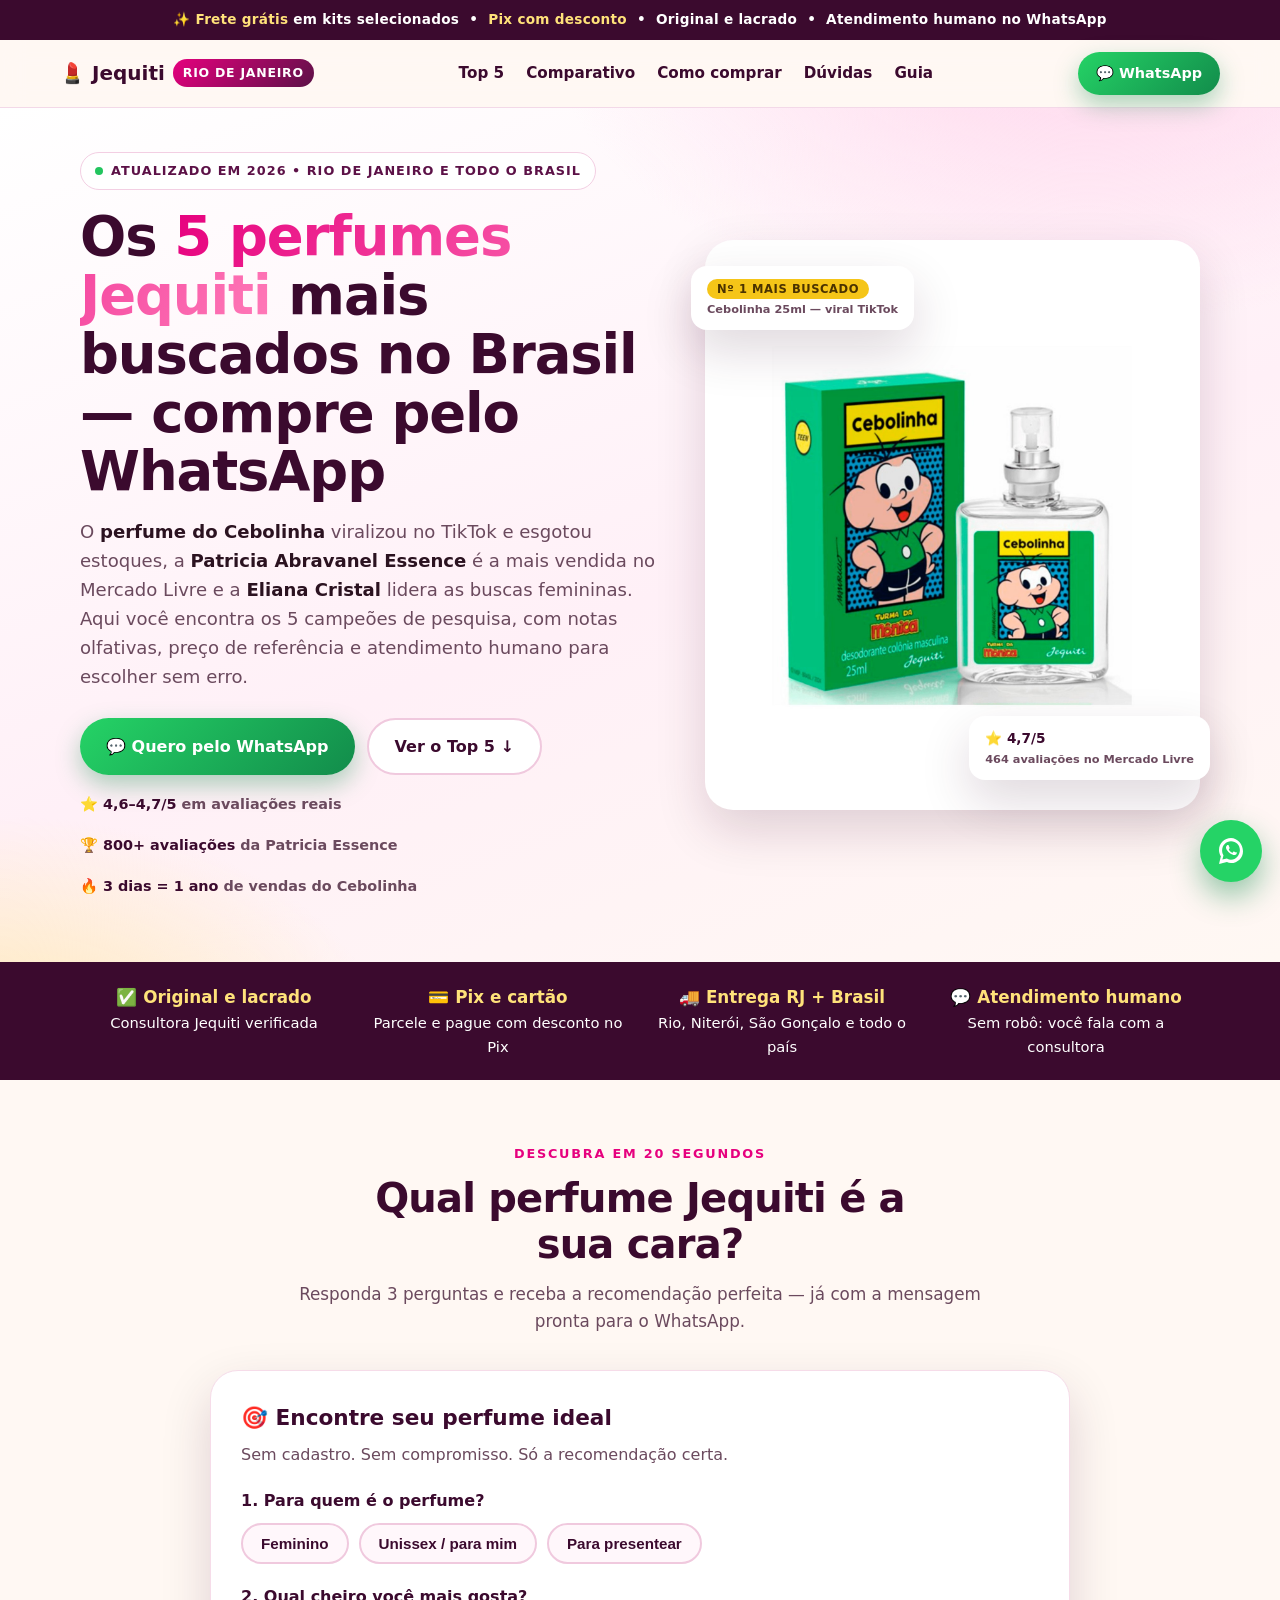
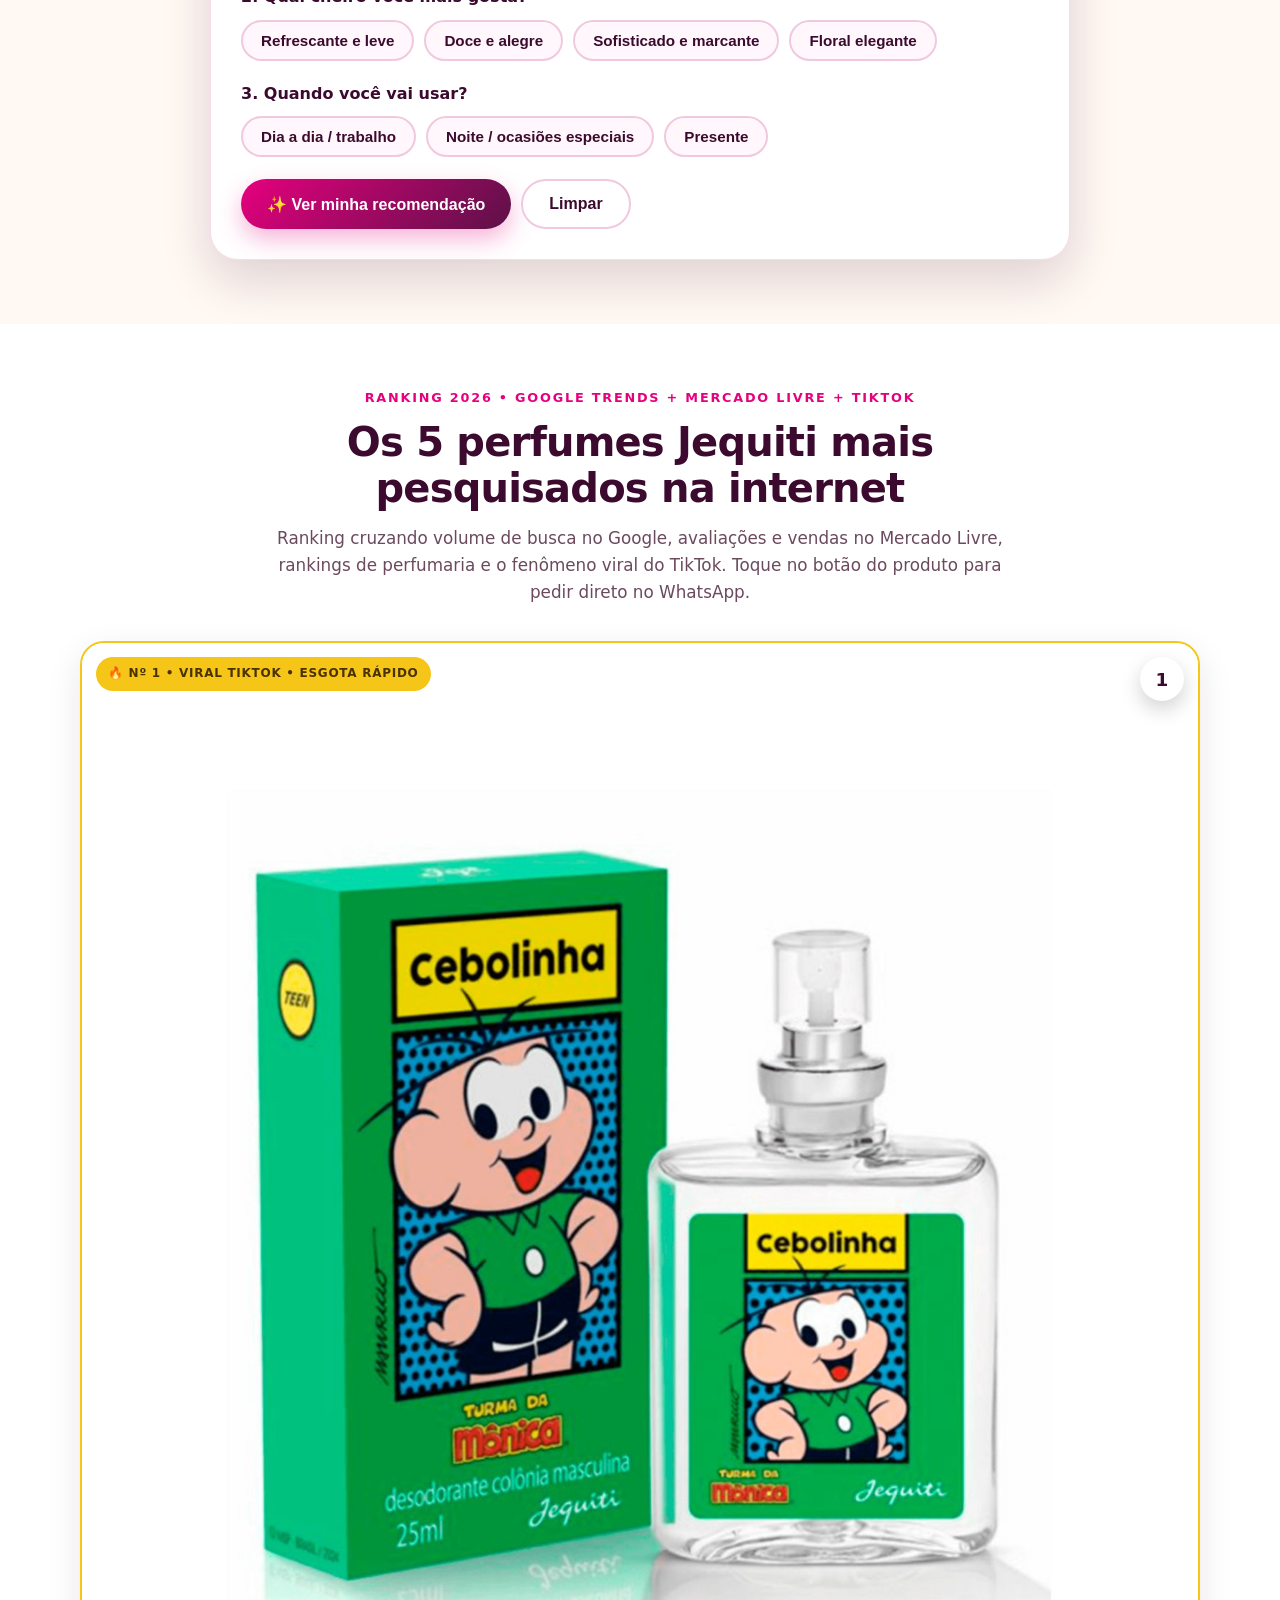
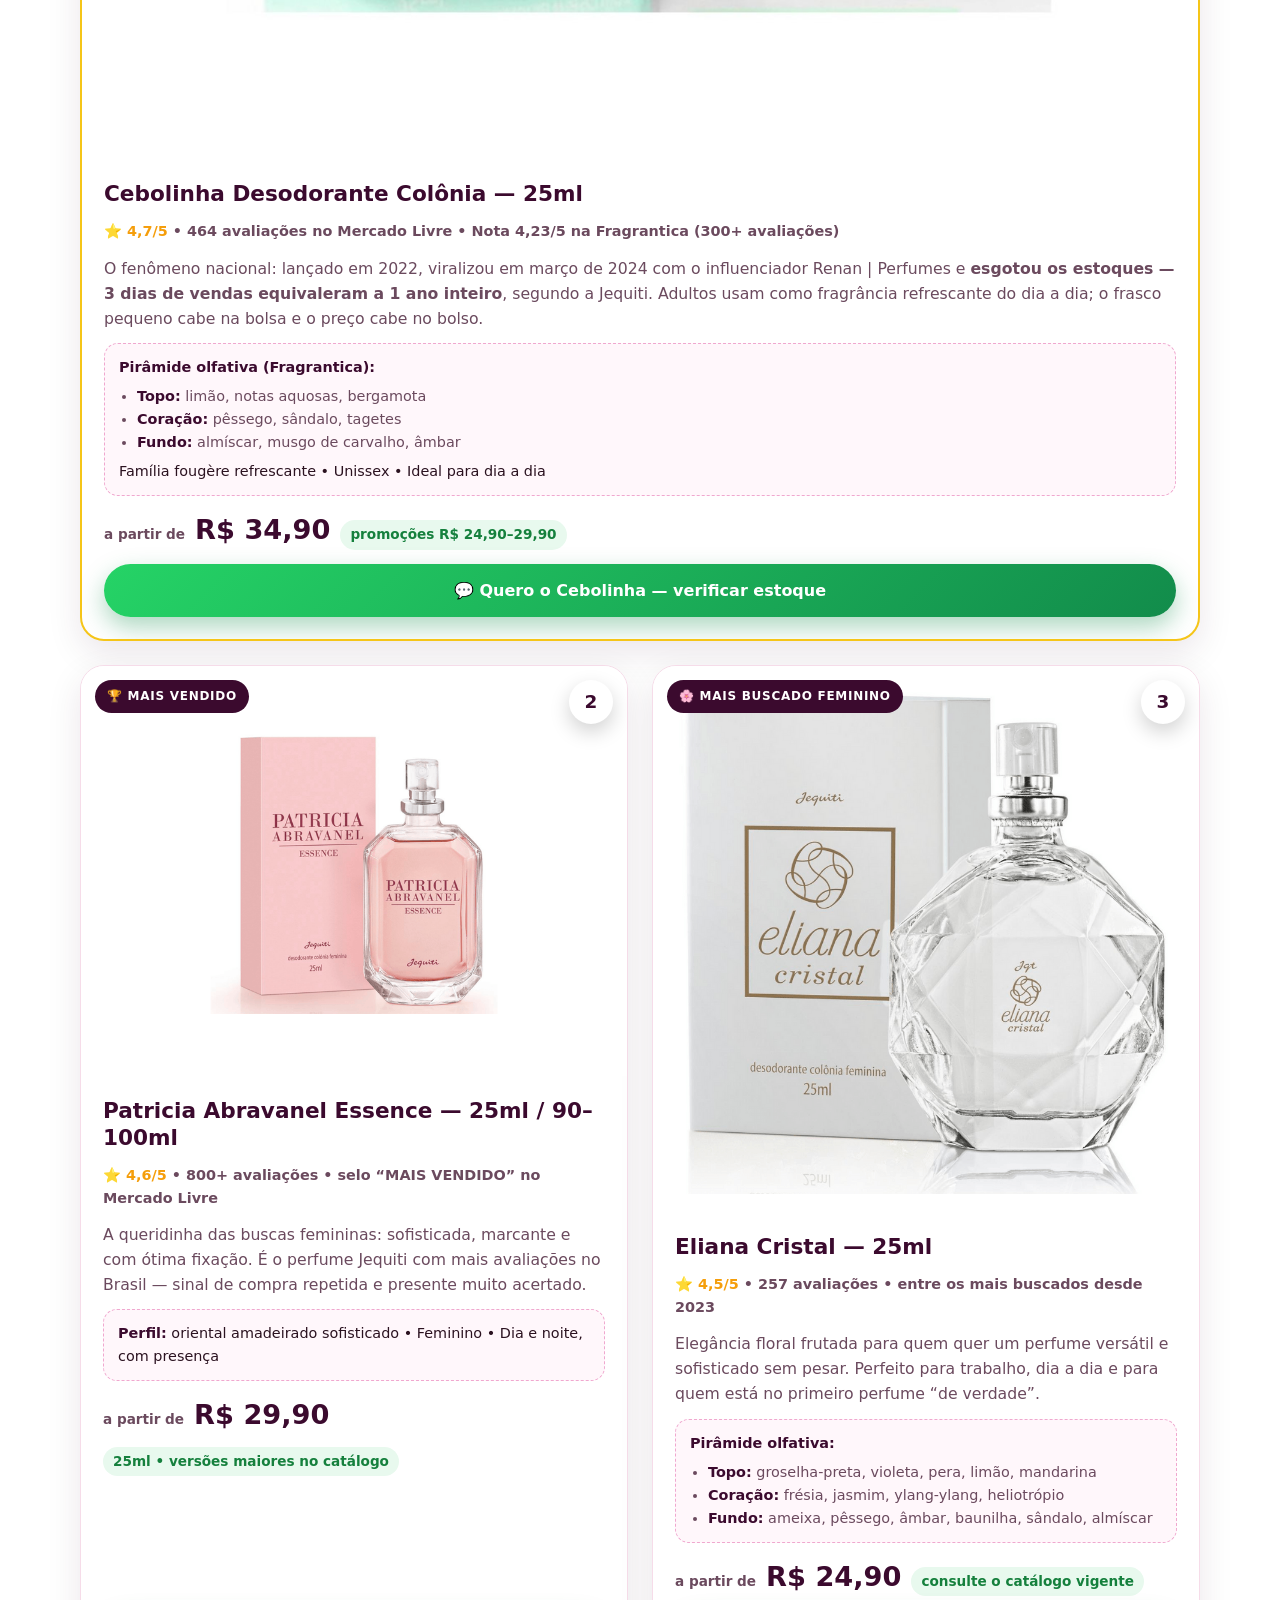
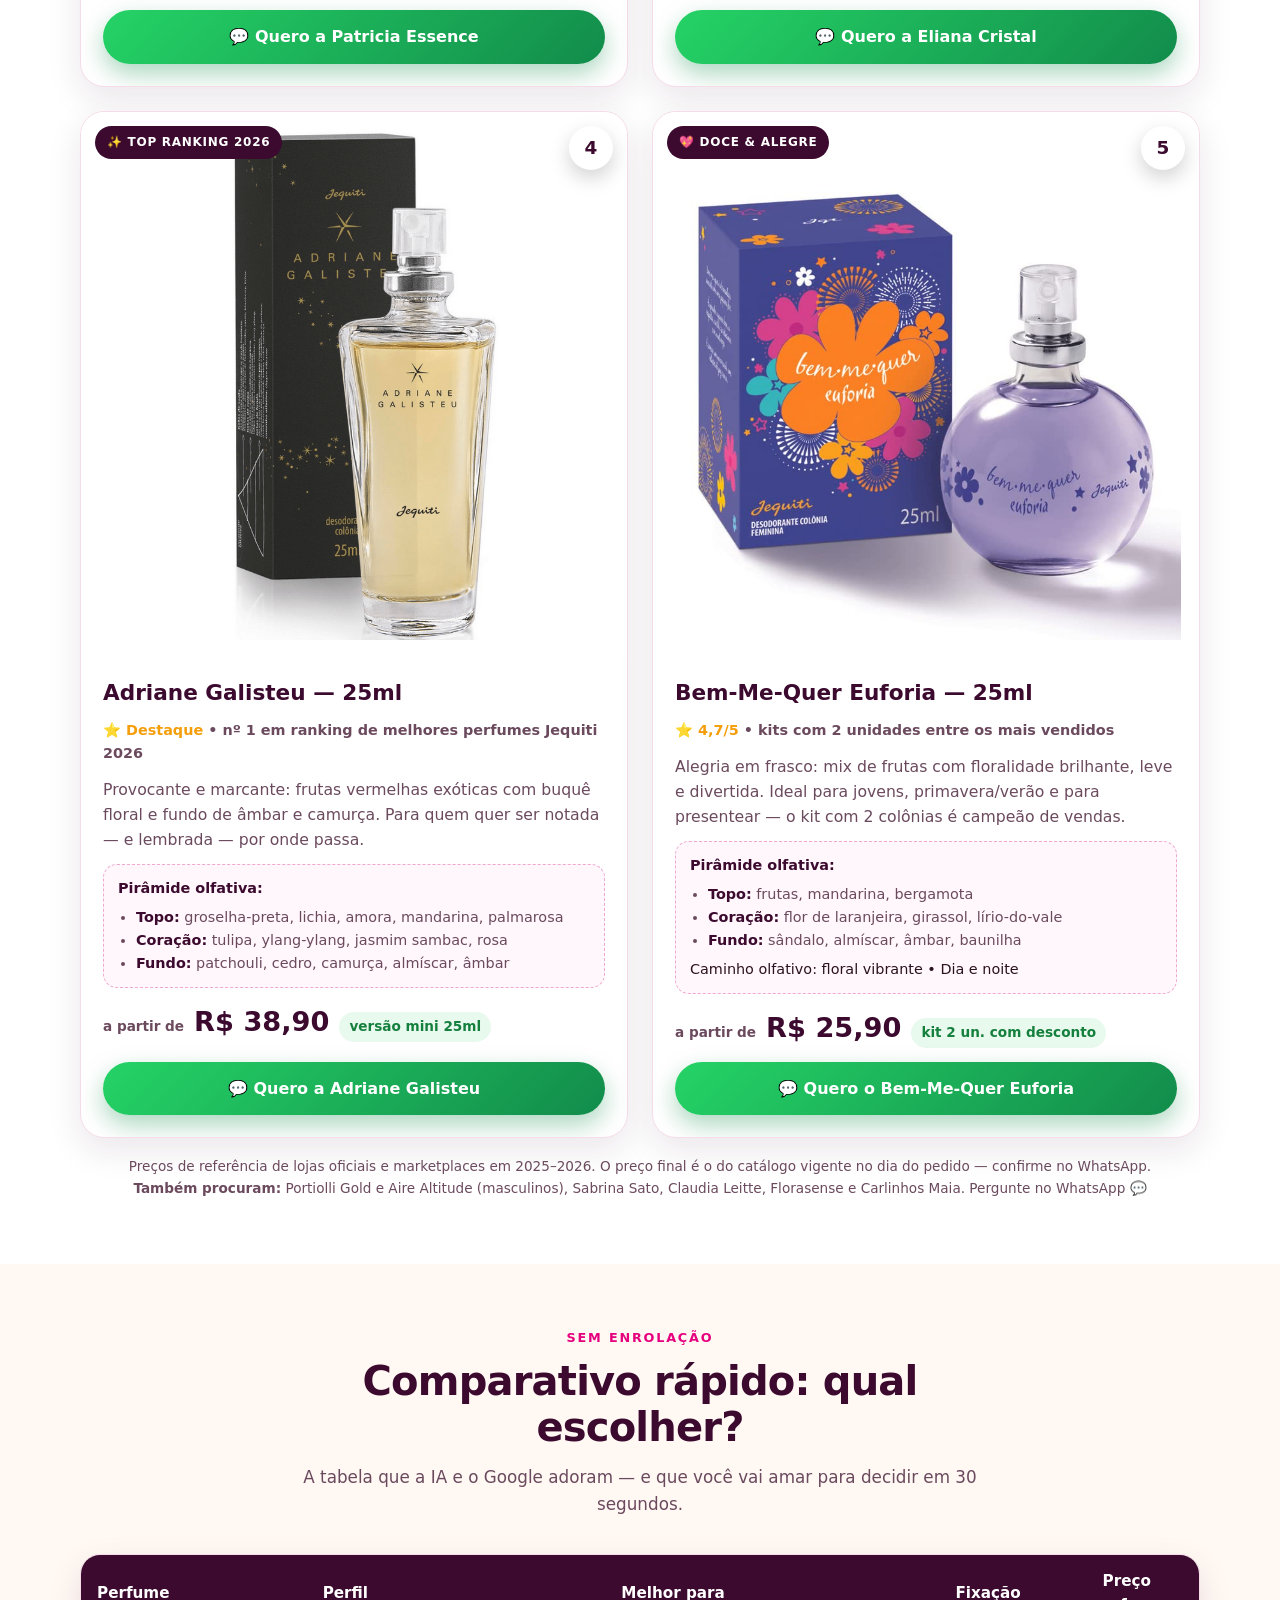
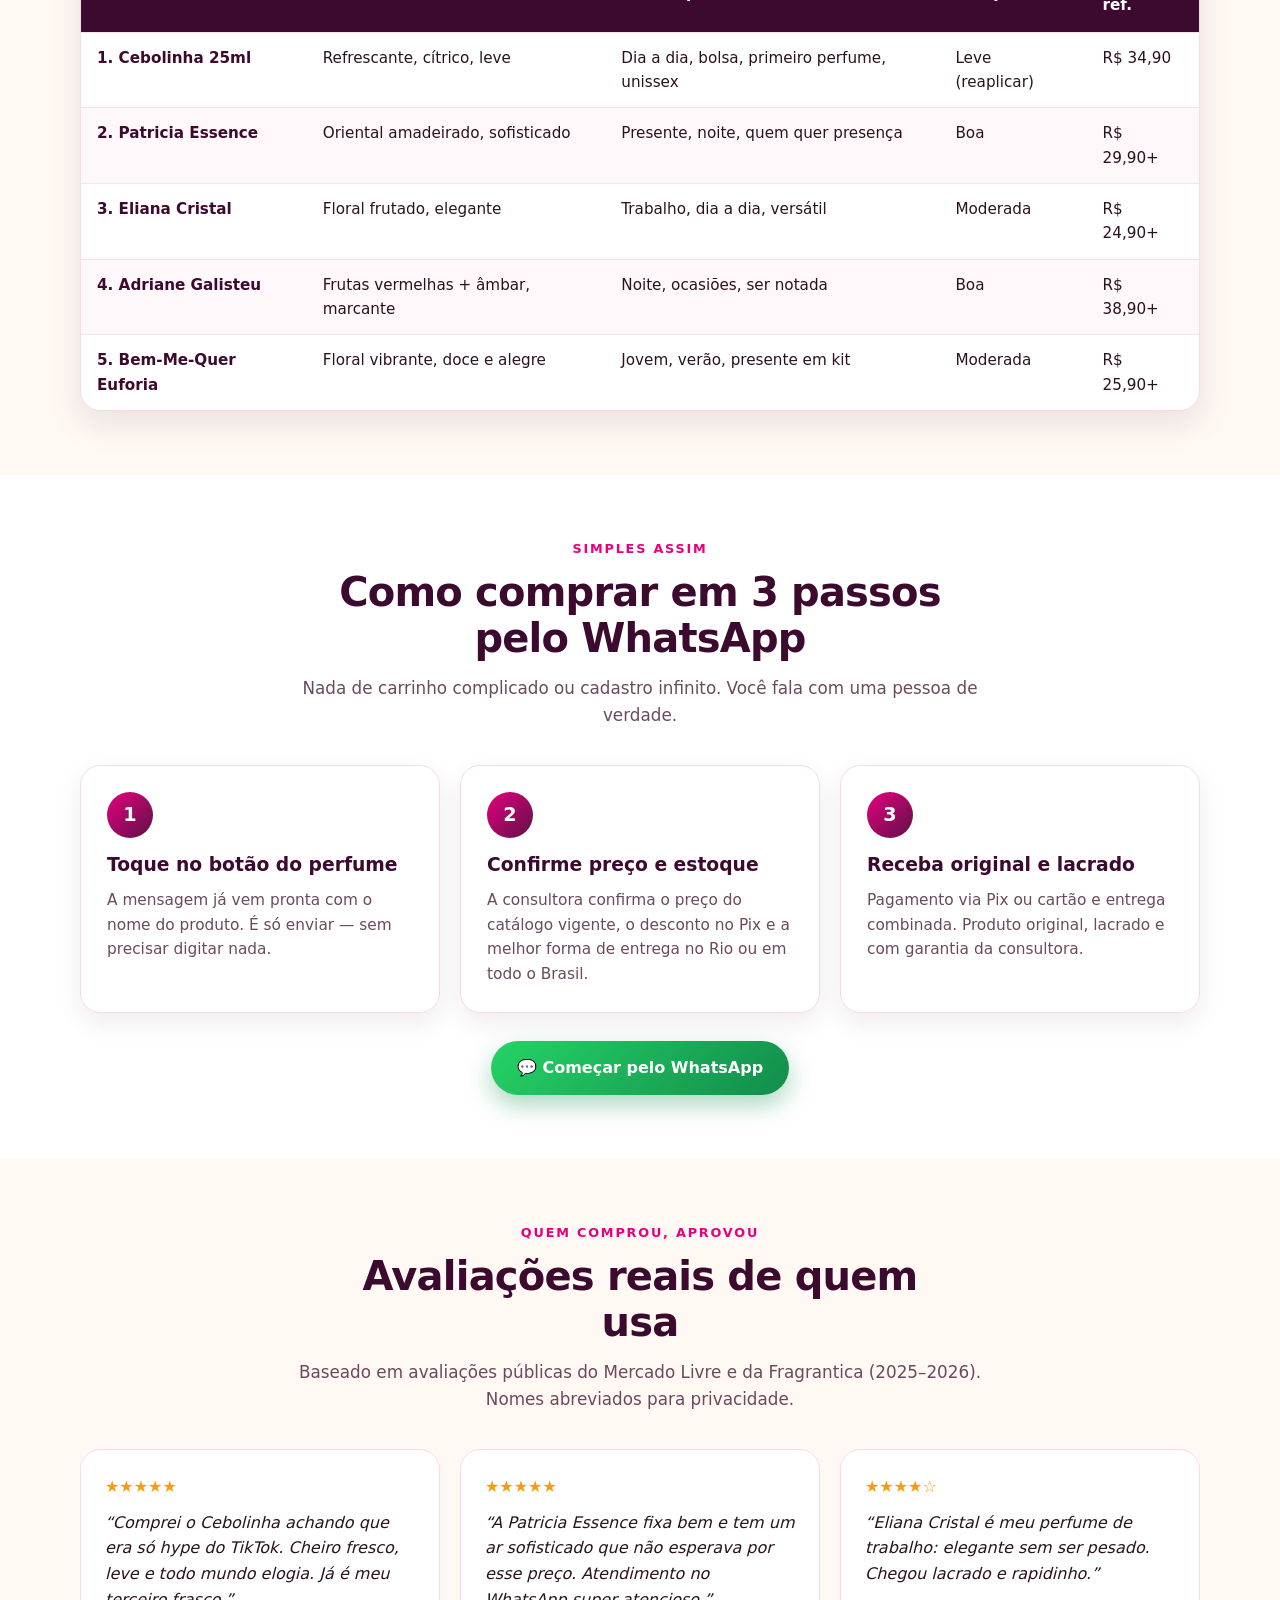
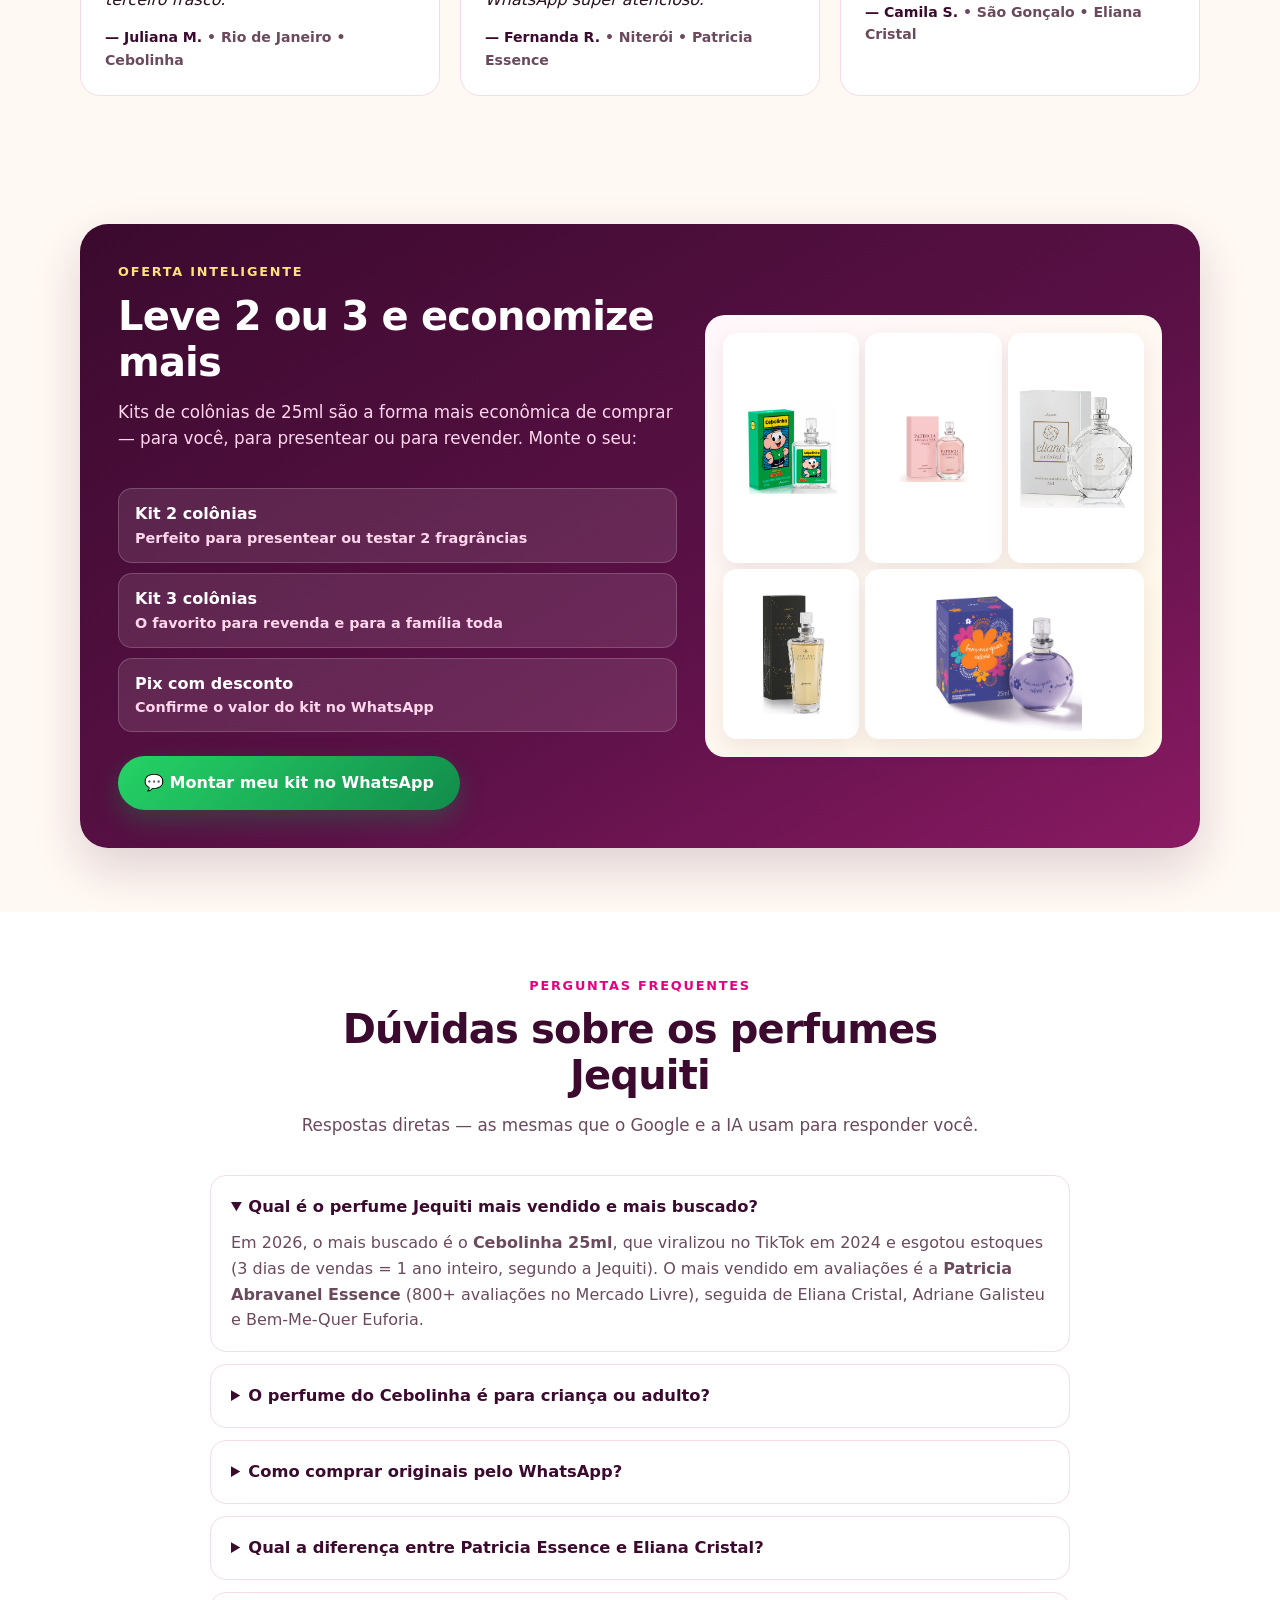
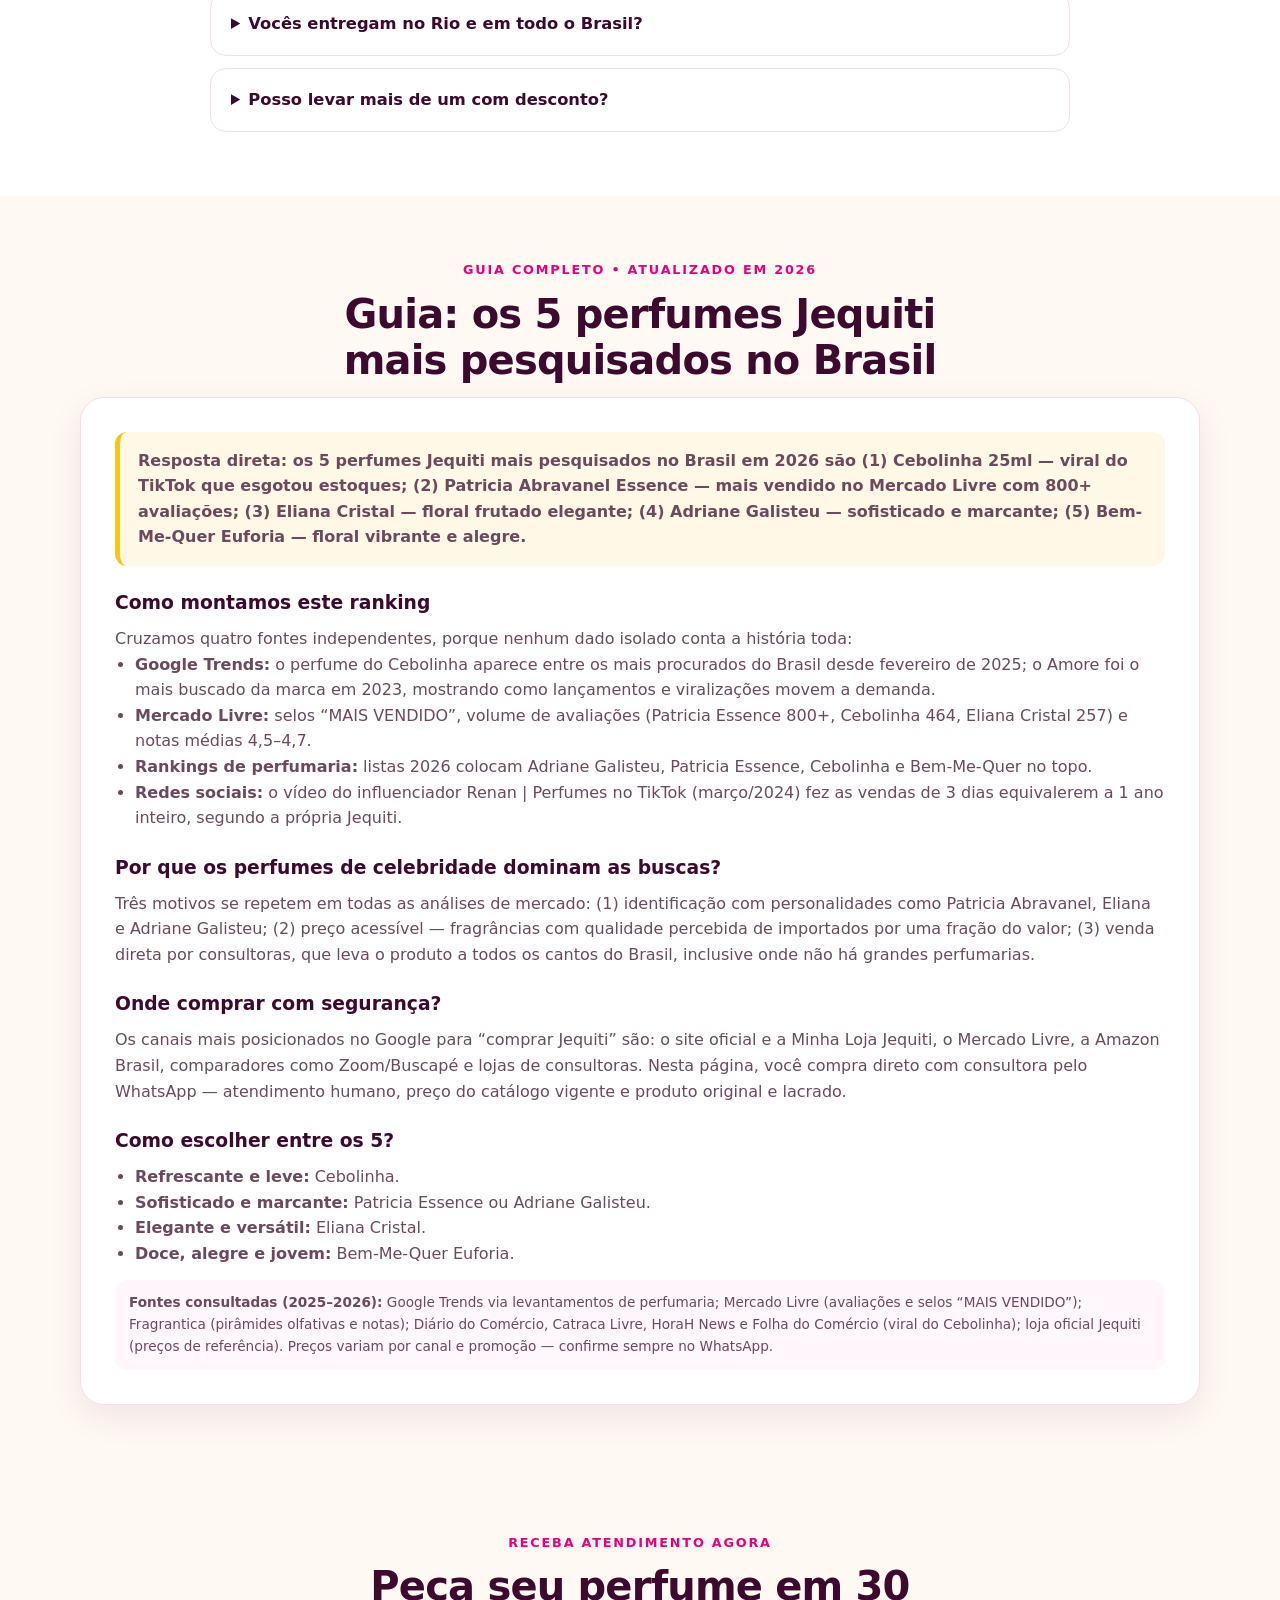
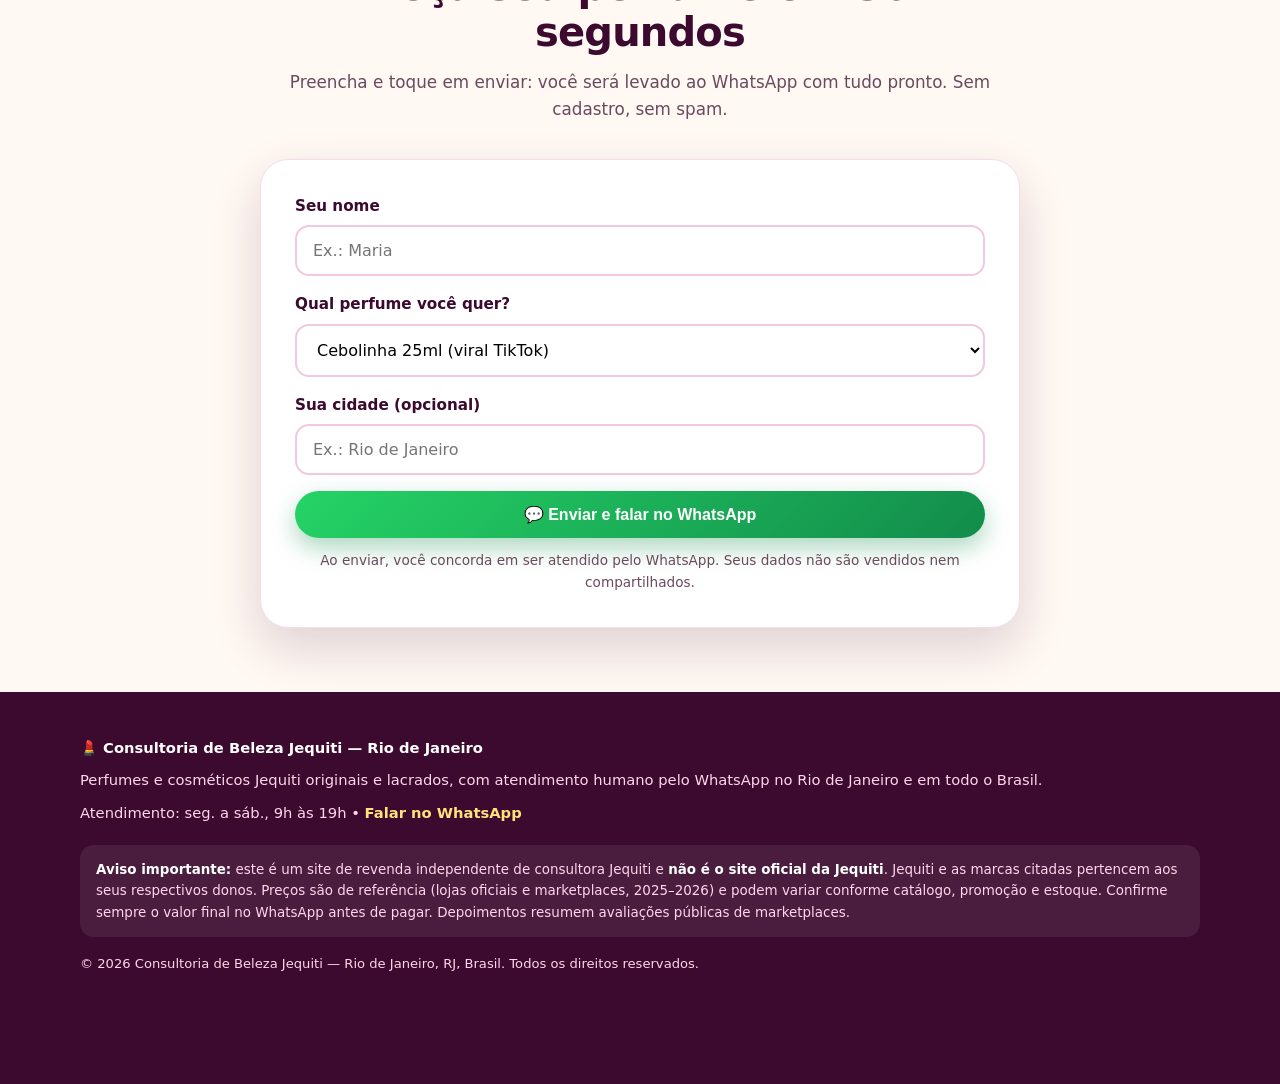
==== commit ba6a8f47: "feat: usar fotos reais nos cards de produtos Jequiti - Troca imagens genéricas pelos packshots reais" ====
--- a/index.html
+++ b/index.html
@@ -16,7 +16,8 @@
 <meta property="og:title" content="Top 5 Perfumes Jequiti Mais Buscados em 2026 — Compre pelo WhatsApp">
 <meta property="og:description" content="Cebolinha viral, Patricia Abravanel Essence, Eliana Cristal, Adriane Galisteu e Bem-Me-Quer Euforia. Original e lacrado. Atendimento humano no WhatsApp.">
 <meta property="og:url" content="https://jequiti.example.com/">
-<meta property="og:image" content="https://images.unsplash.com/photo-1541643600914-78b084683601?q=80&w=1200&auto=format&fit=crop">
+<meta property="og:image" content="https://jequiti.vtexassets.com/arquivos/ids/171059-3840-0/1.png?v=638466481864200000">
+<meta name="twitter:image" content="https://jequiti.vtexassets.com/arquivos/ids/171059-3840-0/1.png?v=638466481864200000">
 <meta name="twitter:card" content="summary_large_image">
 <meta name="twitter:title" content="Top 5 Perfumes Jequiti Mais Buscados em 2026">
 <meta name="twitter:description" content="Original, lacrado, Pix e cartão. Peça pelo WhatsApp.">
@@ -127,8 +128,8 @@
 .proof{display:flex;gap:18px;flex-wrap:wrap;font-size:.9rem;color:var(--muted);font-weight:600}
 .proof b{color:var(--plum)}
 .hero-img{position:relative}
-.hero-img .main{border-radius:28px;overflow:hidden;box-shadow:var(--shadow);aspect-ratio:4/4.6;background:linear-gradient(160deg,#f9c6e0,#ffe9b8)}
-.hero-img .main img{width:100%;height:100%;object-fit:cover}
+.hero-img .main{border-radius:28px;overflow:hidden;box-shadow:var(--shadow);aspect-ratio:4/4.6;background:#fff}
+.hero-img .main img{width:100%;height:100%;object-fit:contain;padding:12px}
 .float-card{position:absolute;background:#fff;border-radius:16px;box-shadow:var(--shadow);padding:12px 16px;font-size:.85rem;font-weight:700;color:var(--plum)}
 .float-card small{display:block;color:var(--muted);font-weight:600}
 .float-1{left:-14px;top:26px}
@@ -164,9 +165,17 @@
 .product{background:var(--card);border-radius:24px;overflow:hidden;box-shadow:0 12px 34px rgba(59,10,46,.10);border:1px solid #f6dce9;display:flex;flex-direction:column}
 .product.featured{grid-column:span 2;border:2px solid var(--gold)}
 @media(max-width:820px){.product.featured{grid-column:span 1}}
-.p-img{position:relative;aspect-ratio:16/8;background:linear-gradient(150deg,#f9c6e0,#ffe9b8 70%)}
-.product.featured .p-img{aspect-ratio:16/7}
-.p-img img{width:100%;height:100%;object-fit:cover}
+.p-img{position:relative;aspect-ratio:4/3;background:#fff;display:grid;place-items:center;padding:12px}
+.product.featured .p-img{aspect-ratio:16/8}
+.p-img img{width:100%;height:100%;object-fit:contain;padding:6px}
+.kit-products{min-height:300px;border-radius:20px;background:linear-gradient(145deg,#fff7fb,#fff8e6);display:grid;grid-template-columns:repeat(3,1fr);align-items:center;gap:6px;padding:18px}
+.kit-products img{width:100%;height:230px;object-fit:contain;background:#fff;border-radius:14px;padding:8px;box-shadow:0 8px 22px rgba(59,10,46,.08)}
+.kit-products img:first-child{grid-column:1/2;grid-row:1}
+.kit-products img:nth-child(2){grid-column:2/3;grid-row:1}
+.kit-products img:nth-child(3){grid-column:3/4;grid-row:1}
+.kit-products img:nth-child(4){grid-column:1/2;grid-row:2;height:170px}
+.kit-products img:nth-child(5){grid-column:2/4;grid-row:2;height:170px}
+@media(max-width:600px){.kit-products{padding:10px;min-height:230px}.kit-products img{height:150px}.kit-products img:nth-child(n+4){height:110px}}
 .p-tag{position:absolute;top:14px;left:14px;background:var(--plum);color:#fff;font-weight:900;font-size:.75rem;letter-spacing:.06em;padding:7px 12px;border-radius:999px}
 .p-tag.gold{background:var(--gold);color:#4a3200}
 .p-rank{position:absolute;top:14px;right:14px;background:#fff;color:var(--plum);font-weight:900;width:44px;height:44px;border-radius:50%;display:grid;place-items:center;font-size:1.15rem;box-shadow:0 8px 20px rgba(0,0,0,.18)}
@@ -282,7 +291,7 @@
       </div>
     </div>
     <div class="hero-img">
-      <div class="main"><img src="https://images.unsplash.com/photo-1541643600914-78b084683601?q=80&w=900&auto=format&fit=crop" alt="Frascos de perfumes femininos elegantes — perfumes Jequiti mais buscados" loading="eager" onerror="this.remove()"></div>
+      <div class="main"><img src="assets/products/cebolinha-jequiti-25ml.jpg" alt="Frasco e caixa originais do perfume Cebolinha Jequiti 25 ml" width="1500" height="1500" loading="eager"></div>
       <div class="float-card float-1"><span class="rank-badge">Nº 1 MAIS BUSCADO</span><small>Cebolinha 25ml — viral TikTok</small></div>
       <div class="float-card float-2">⭐ 4,7/5 <small>464 avaliações no Mercado Livre</small></div>
     </div>
@@ -353,7 +362,7 @@
       <!-- 1 CEBOLINHA -->
       <article class="product featured" id="cebolinha">
         <div class="p-img">
-          <img src="https://images.unsplash.com/photo-1594035910387-fea47794261f?q=80&w=1200&auto=format&fit=crop" alt="Perfume do Cebolinha Jequiti 25ml — perfume mais buscado e viral do TikTok" loading="lazy" onerror="this.remove()">
+          <img src="assets/products/cebolinha-jequiti-25ml.jpg" alt="Frasco e caixa originais do Cebolinha Desodorante Colônia Jequiti 25 ml" width="1500" height="1500" loading="lazy">
           <span class="p-tag gold">🔥 Nº 1 • VIRAL TIKTOK • ESGOTA RÁPIDO</span><span class="p-rank">1</span>
         </div>
         <div class="p-body">
@@ -372,7 +381,7 @@
       <!-- 2 PATRICIA -->
       <article class="product" id="patricia-essence">
         <div class="p-img">
-          <img src="https://images.unsplash.com/photo-1592945403244-b3fbafd7f539?q=80&w=900&auto=format&fit=crop" alt="Patricia Abravanel Essence Jequiti — perfume feminino mais vendido" loading="lazy" onerror="this.remove()">
+          <img src="assets/products/patricia-abravanel-essence-25ml.png" alt="Frasco e caixa originais do perfume Patricia Abravanel Essence Jequiti 25 ml" width="800" height="450" loading="lazy">
           <span class="p-tag">🏆 MAIS VENDIDO</span><span class="p-rank">2</span>
         </div>
         <div class="p-body">
@@ -388,7 +397,7 @@
       <!-- 3 ELIANA -->
       <article class="product" id="eliana-cristal">
         <div class="p-img">
-          <img src="https://images.unsplash.com/photo-1523293182086-7651a899d37f?q=80&w=900&auto=format&fit=crop" alt="Eliana Cristal Jequiti — perfume floral frutado elegante" loading="lazy" onerror="this.remove()">
+          <img src="assets/products/eliana-cristal-25ml.png" alt="Frasco e caixa originais do perfume Eliana Cristal Jequiti 25 ml" width="850" height="850" loading="lazy">
           <span class="p-tag">🌸 MAIS BUSCADO FEMININO</span><span class="p-rank">3</span>
         </div>
         <div class="p-body">
@@ -406,7 +415,7 @@
       <!-- 4 ADRIANE -->
       <article class="product" id="adriane-galisteu">
         <div class="p-img">
-          <img src="https://images.unsplash.com/photo-1587017539504-67cfbddac569?q=80&w=900&auto=format&fit=crop" alt="Adriane Galisteu Jequiti — perfume feminino sofisticado e provocante" loading="lazy" onerror="this.remove()">
+          <img src="assets/products/adriane-galisteu-25ml.png" alt="Frasco e caixa originais do perfume Adriane Galisteu Jequiti 25 ml" width="850" height="850" loading="lazy">
           <span class="p-tag">✨ TOP RANKING 2026</span><span class="p-rank">4</span>
         </div>
         <div class="p-body">
@@ -424,7 +433,7 @@
       <!-- 5 BEM ME QUER -->
       <article class="product" id="bem-me-quer">
         <div class="p-img">
-          <img src="https://images.unsplash.com/photo-1595425964272-fc617fa7d8b9?q=80&w=900&auto=format&fit=crop" alt="Bem-Me-Quer Euforia Jequiti — perfume floral vibrante e alegre" loading="lazy" onerror="this.remove()">
+          <img src="assets/products/bem-me-quer-euforia-25ml.jpg" alt="Frasco e caixa originais do perfume Bem-Me-Quer Euforia Jequiti 25 ml" width="800" height="800" loading="lazy">
           <span class="p-tag">💖 DOCE &amp; ALEGRE</span><span class="p-rank">5</span>
         </div>
         <div class="p-body">
@@ -513,8 +522,12 @@
           </ul>
           <a class="btn btn-wa wa-link" data-msg="Olá! Quero montar um kit com 2 ou 3 perfumes Jequiti. Pode me passar as combinações e o desconto no Pix?" target="_blank" rel="noopener">💬 Montar meu kit no WhatsApp</a>
         </div>
-        <div class="main" style="border-radius:20px;overflow:hidden;aspect-ratio:4/3;background:linear-gradient(150deg,#f9c6e0,#ffe9b8)">
-          <img src="https://images.unsplash.com/photo-1592945403244-b3fbafd7f539?q=80&w=900&auto=format&fit=crop" alt="Kits de perfumes Jequiti para presentear" loading="lazy" style="width:100%;height:100%;object-fit:cover" onerror="this.remove()">
+        <div class="kit-products" role="img" aria-label="Seleção dos cinco perfumes Jequiti em destaque, com fotos reais dos produtos">
+          <img src="assets/products/cebolinha-jequiti-25ml.jpg" alt="" width="1500" height="1500" loading="lazy">
+          <img src="assets/products/patricia-abravanel-essence-25ml.png" alt="" width="800" height="450" loading="lazy">
+          <img src="assets/products/eliana-cristal-25ml.png" alt="" width="850" height="850" loading="lazy">
+          <img src="assets/products/adriane-galisteu-25ml.png" alt="" width="850" height="850" loading="lazy">
+          <img src="assets/products/bem-me-quer-euforia-25ml.jpg" alt="" width="500" height="500" loading="lazy">
         </div>
       </div>
     </div>
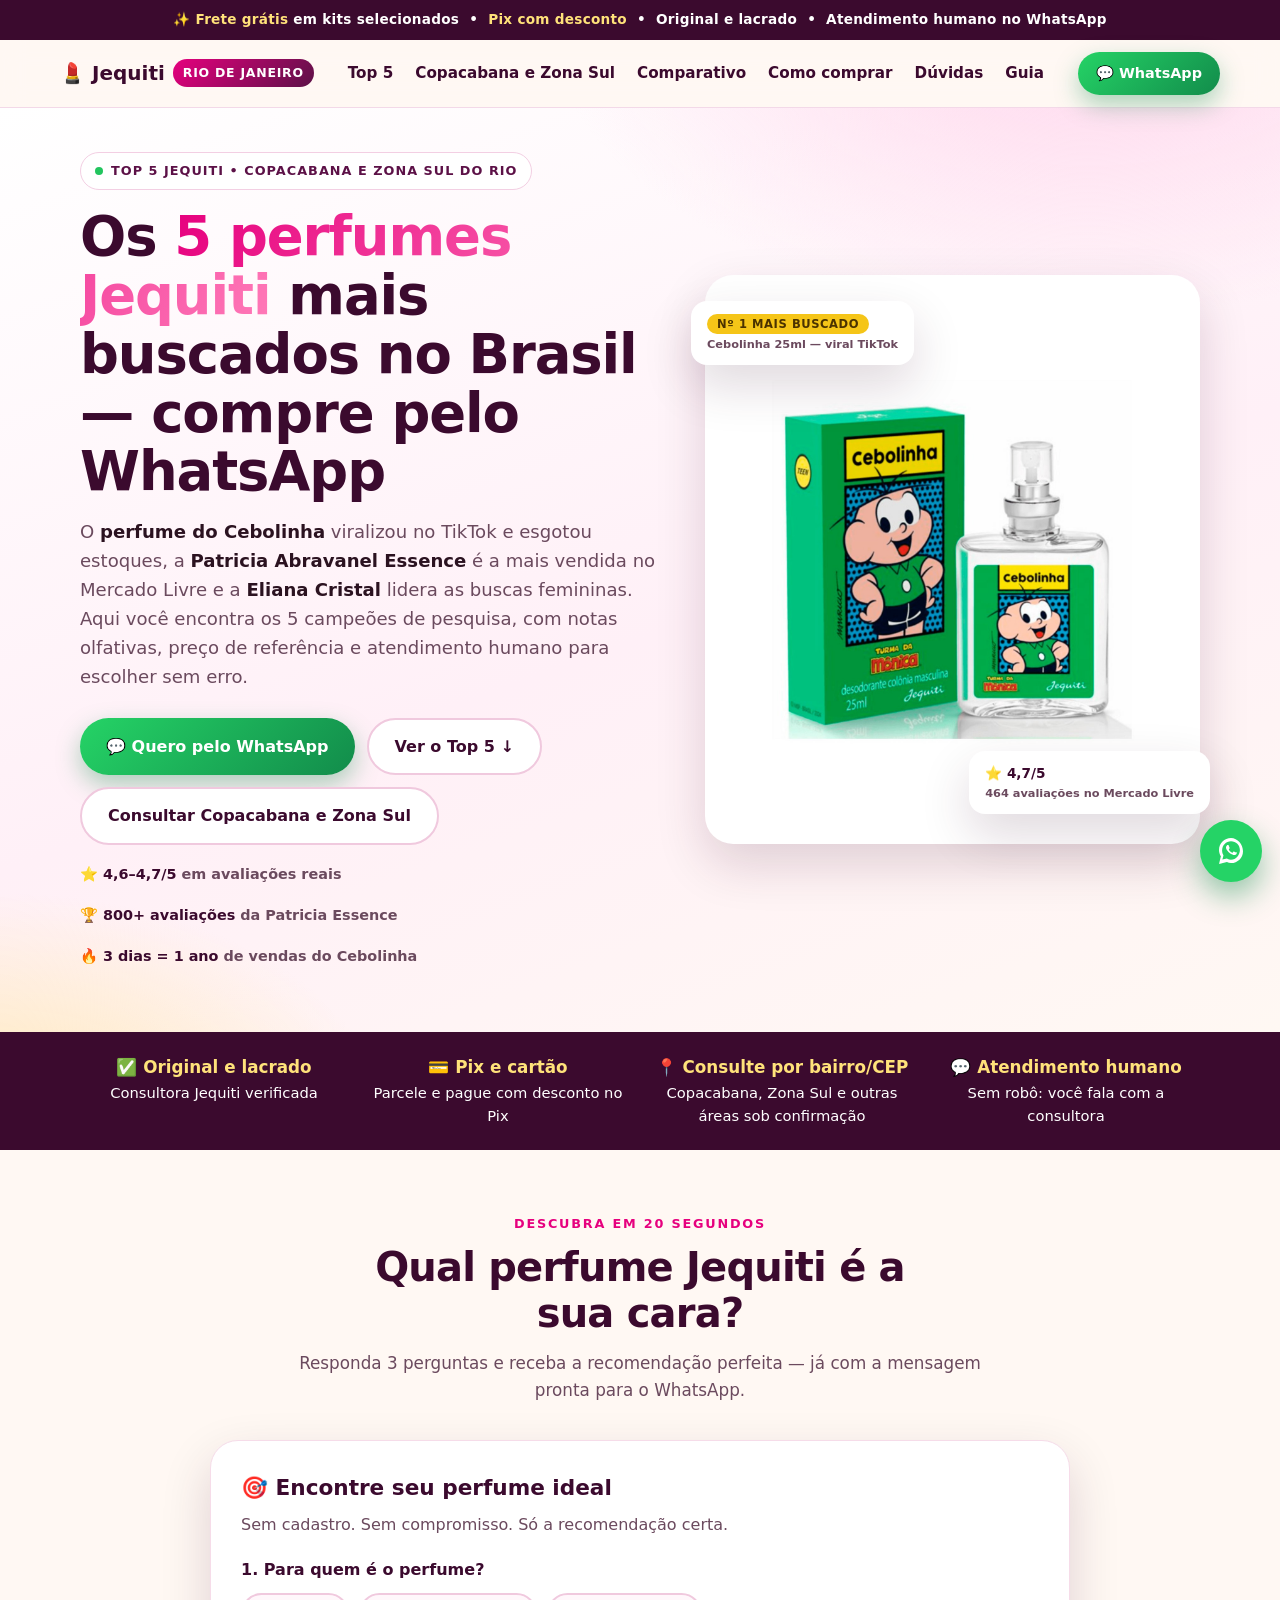
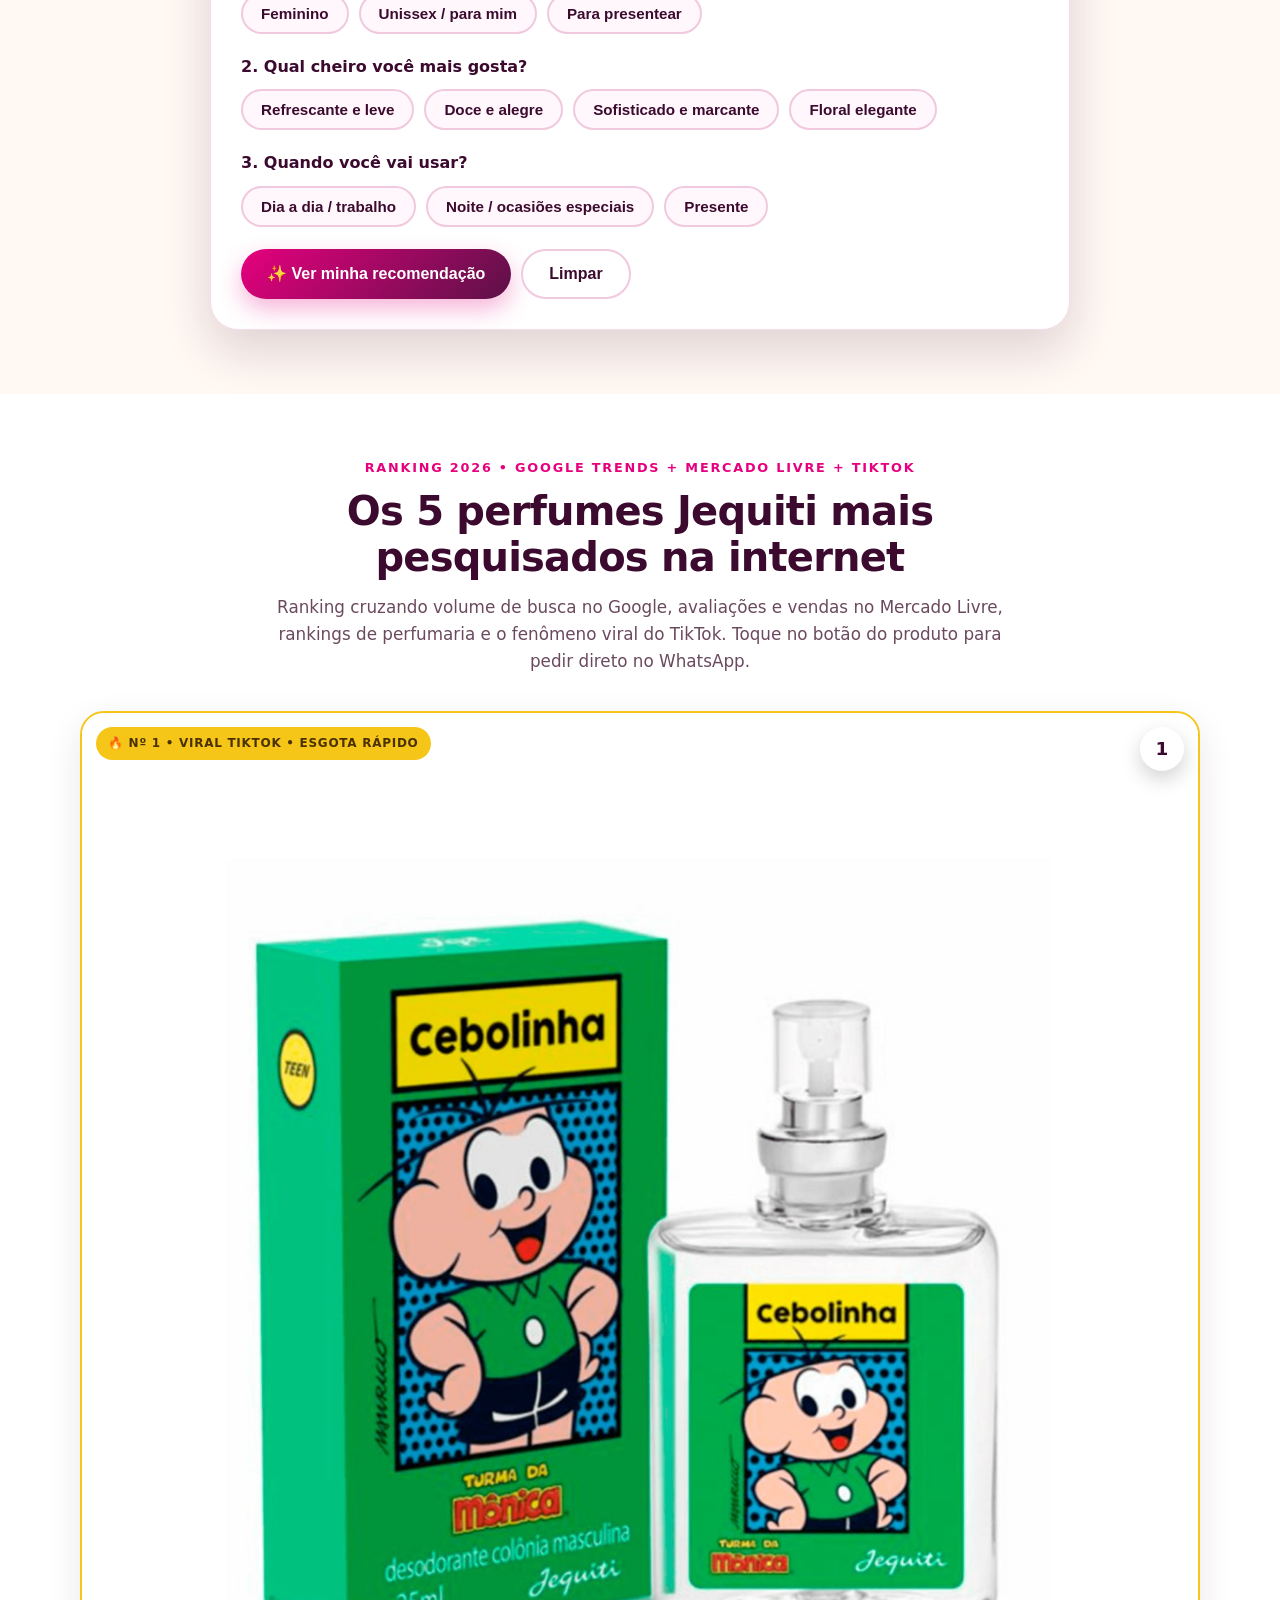
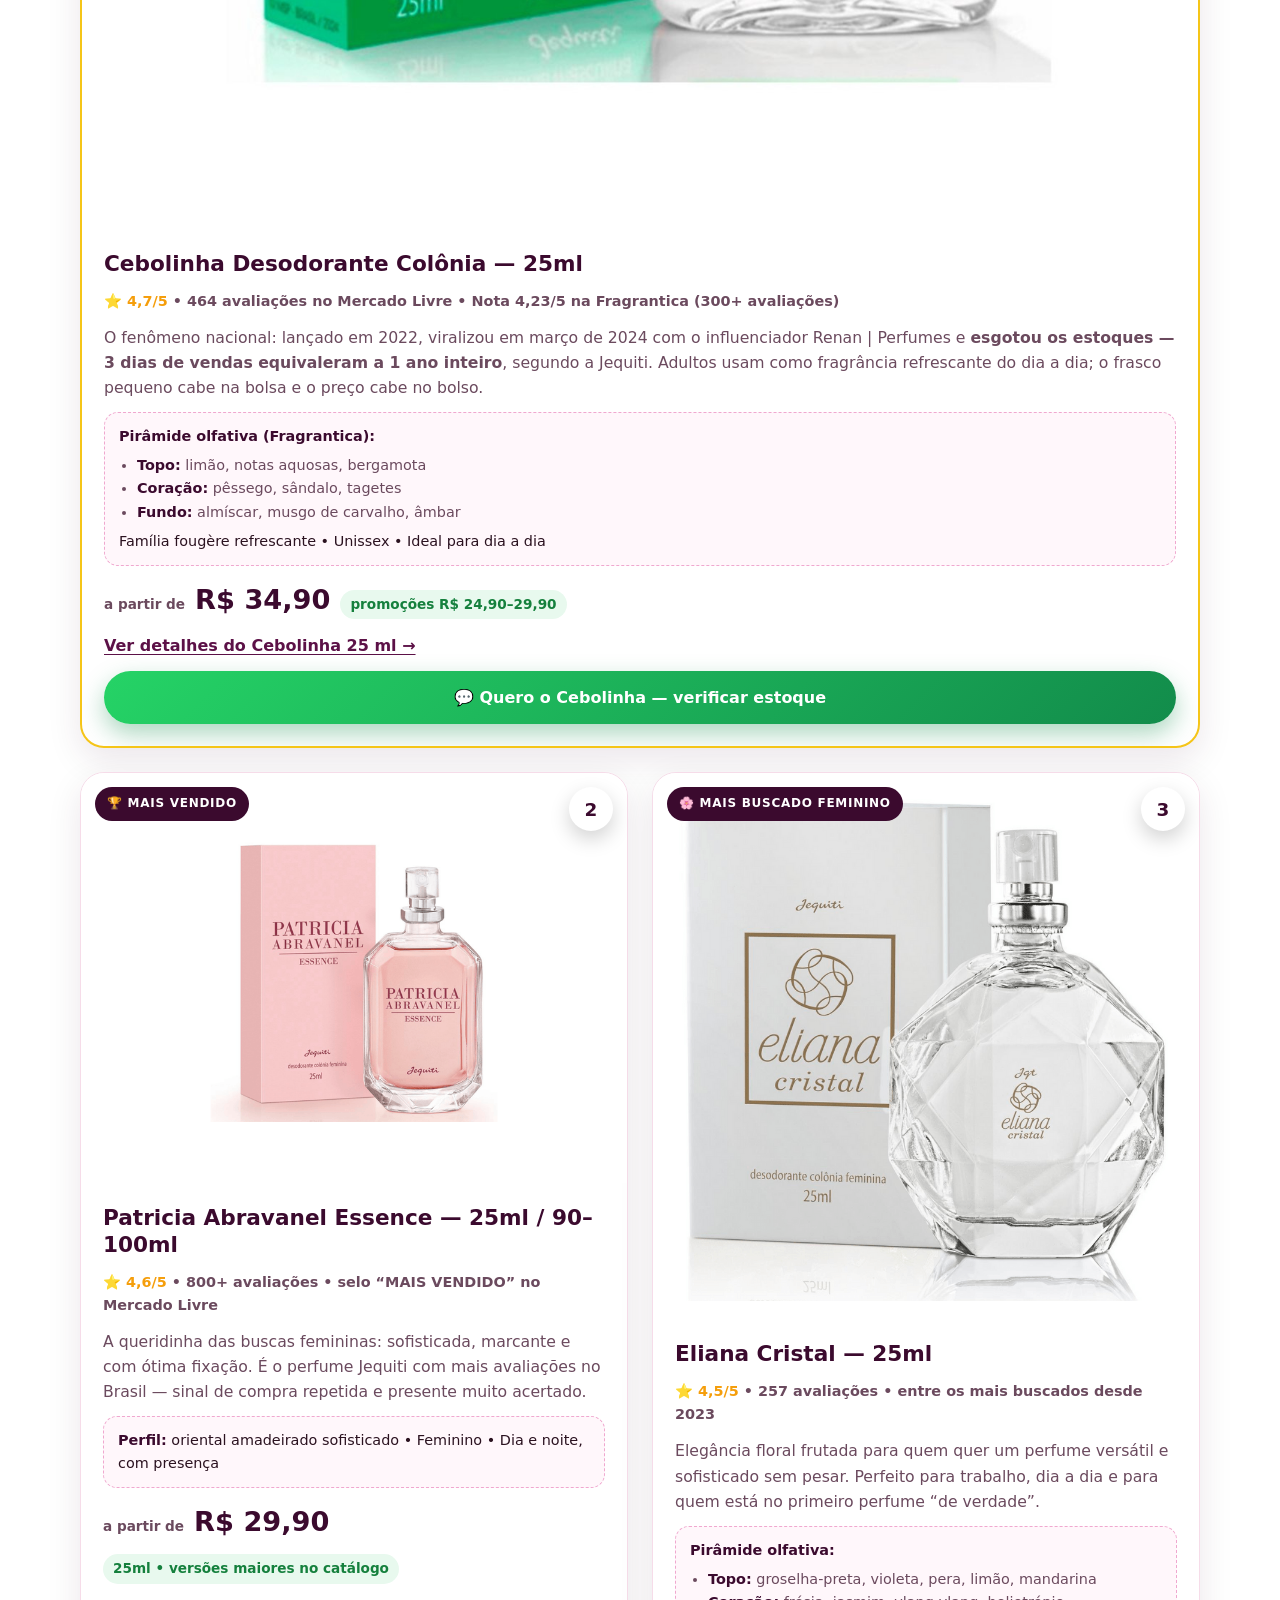
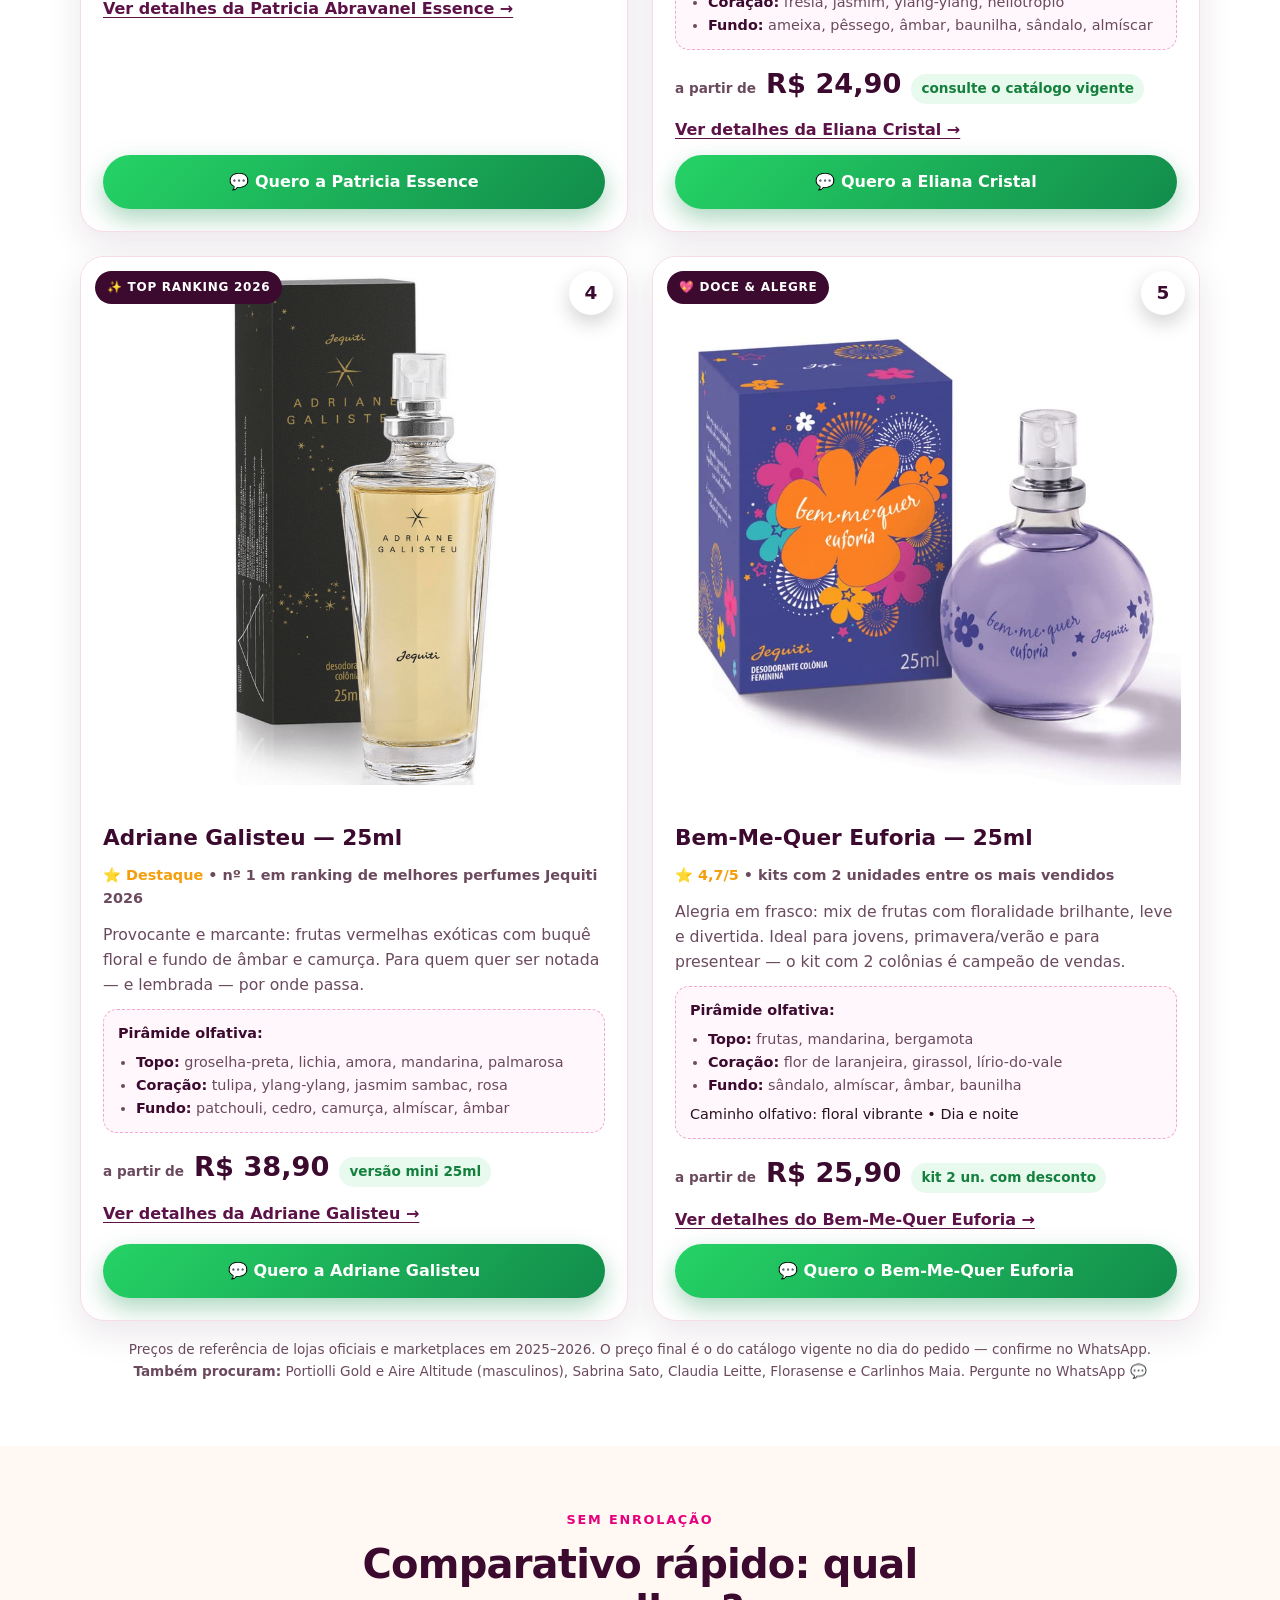
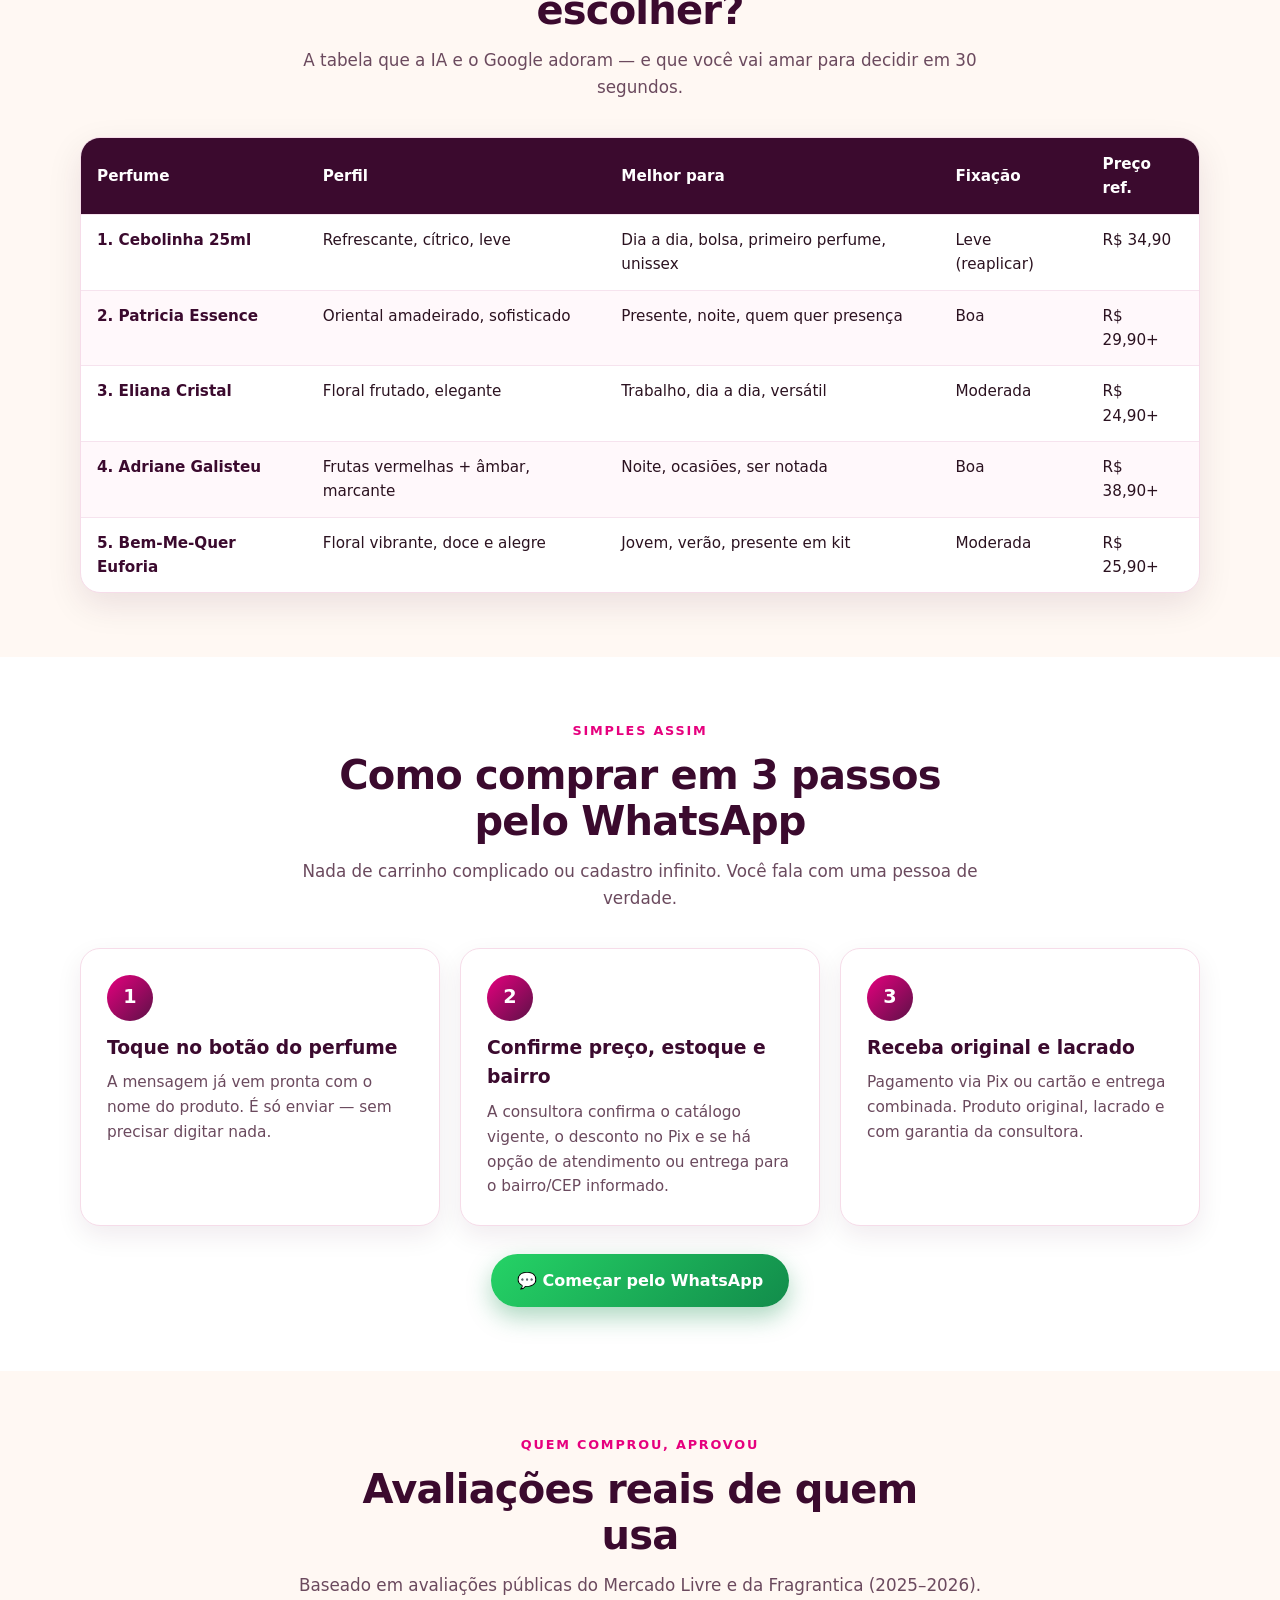
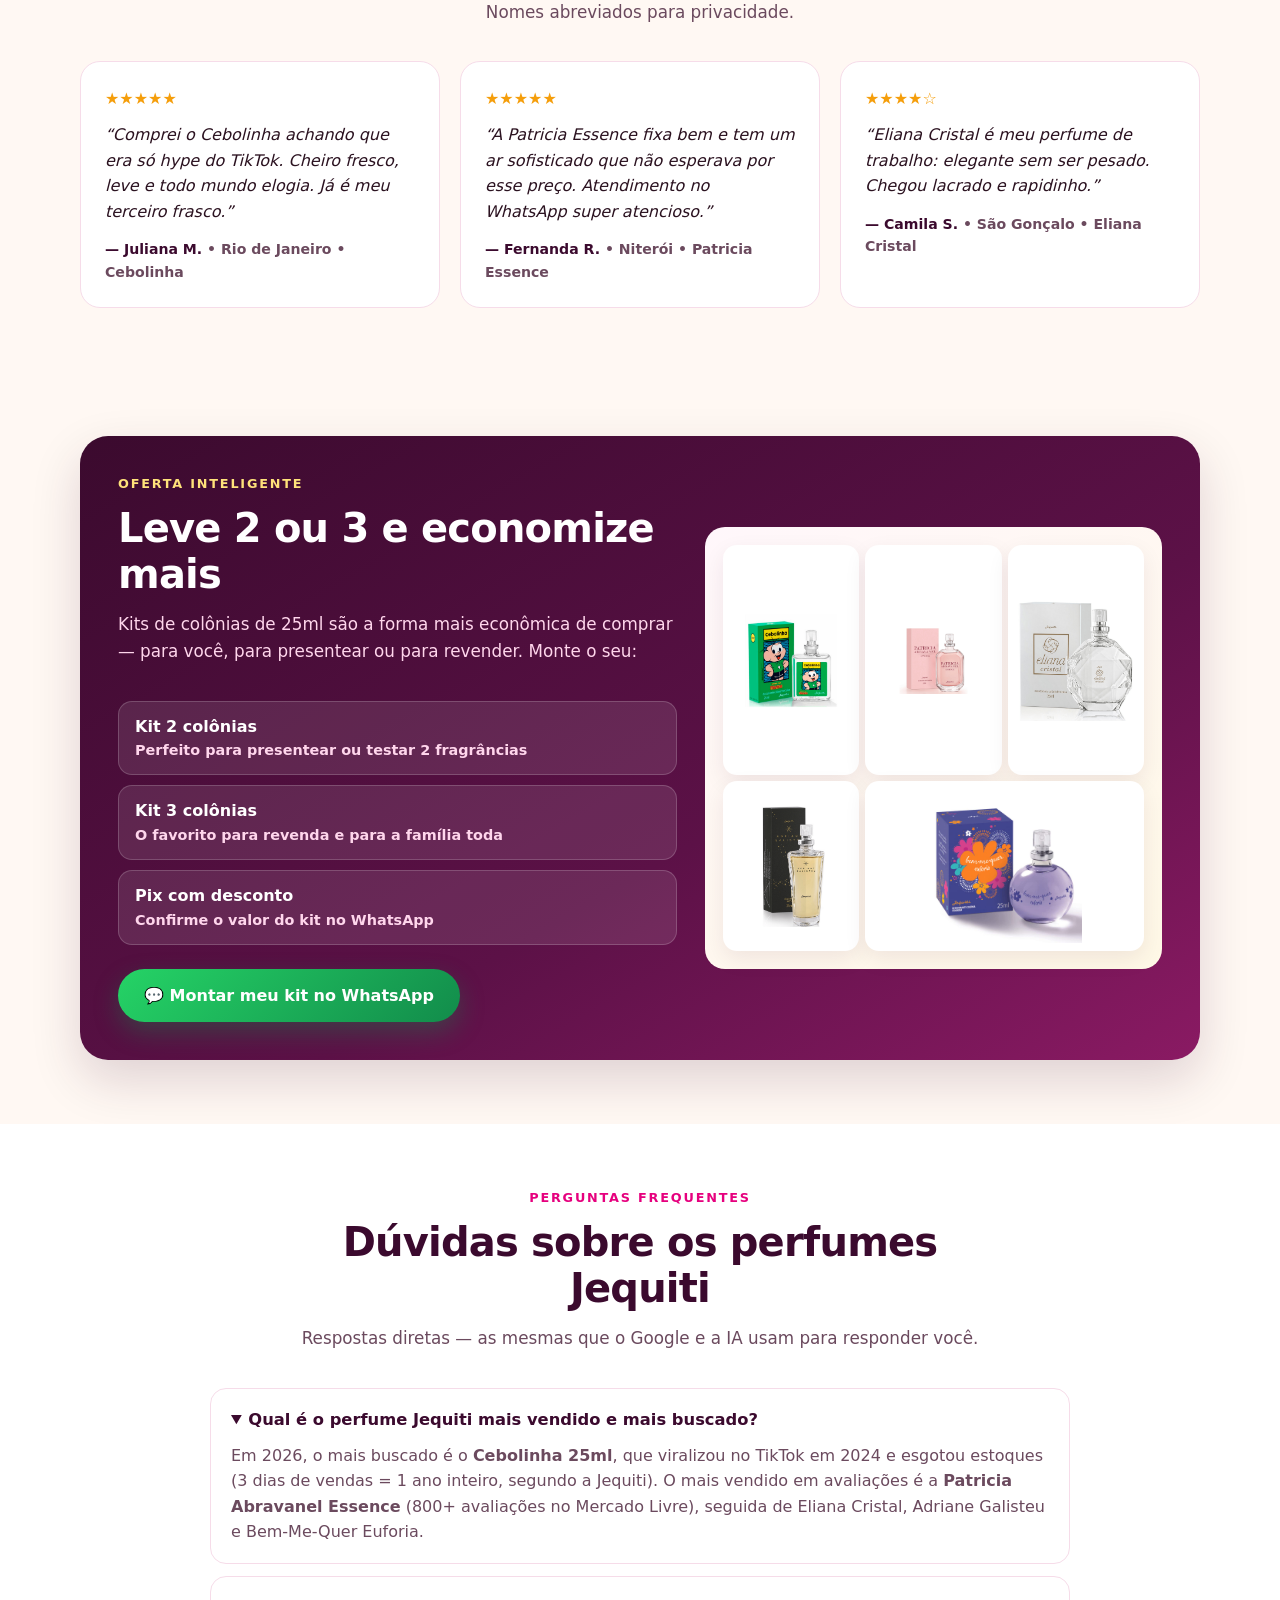
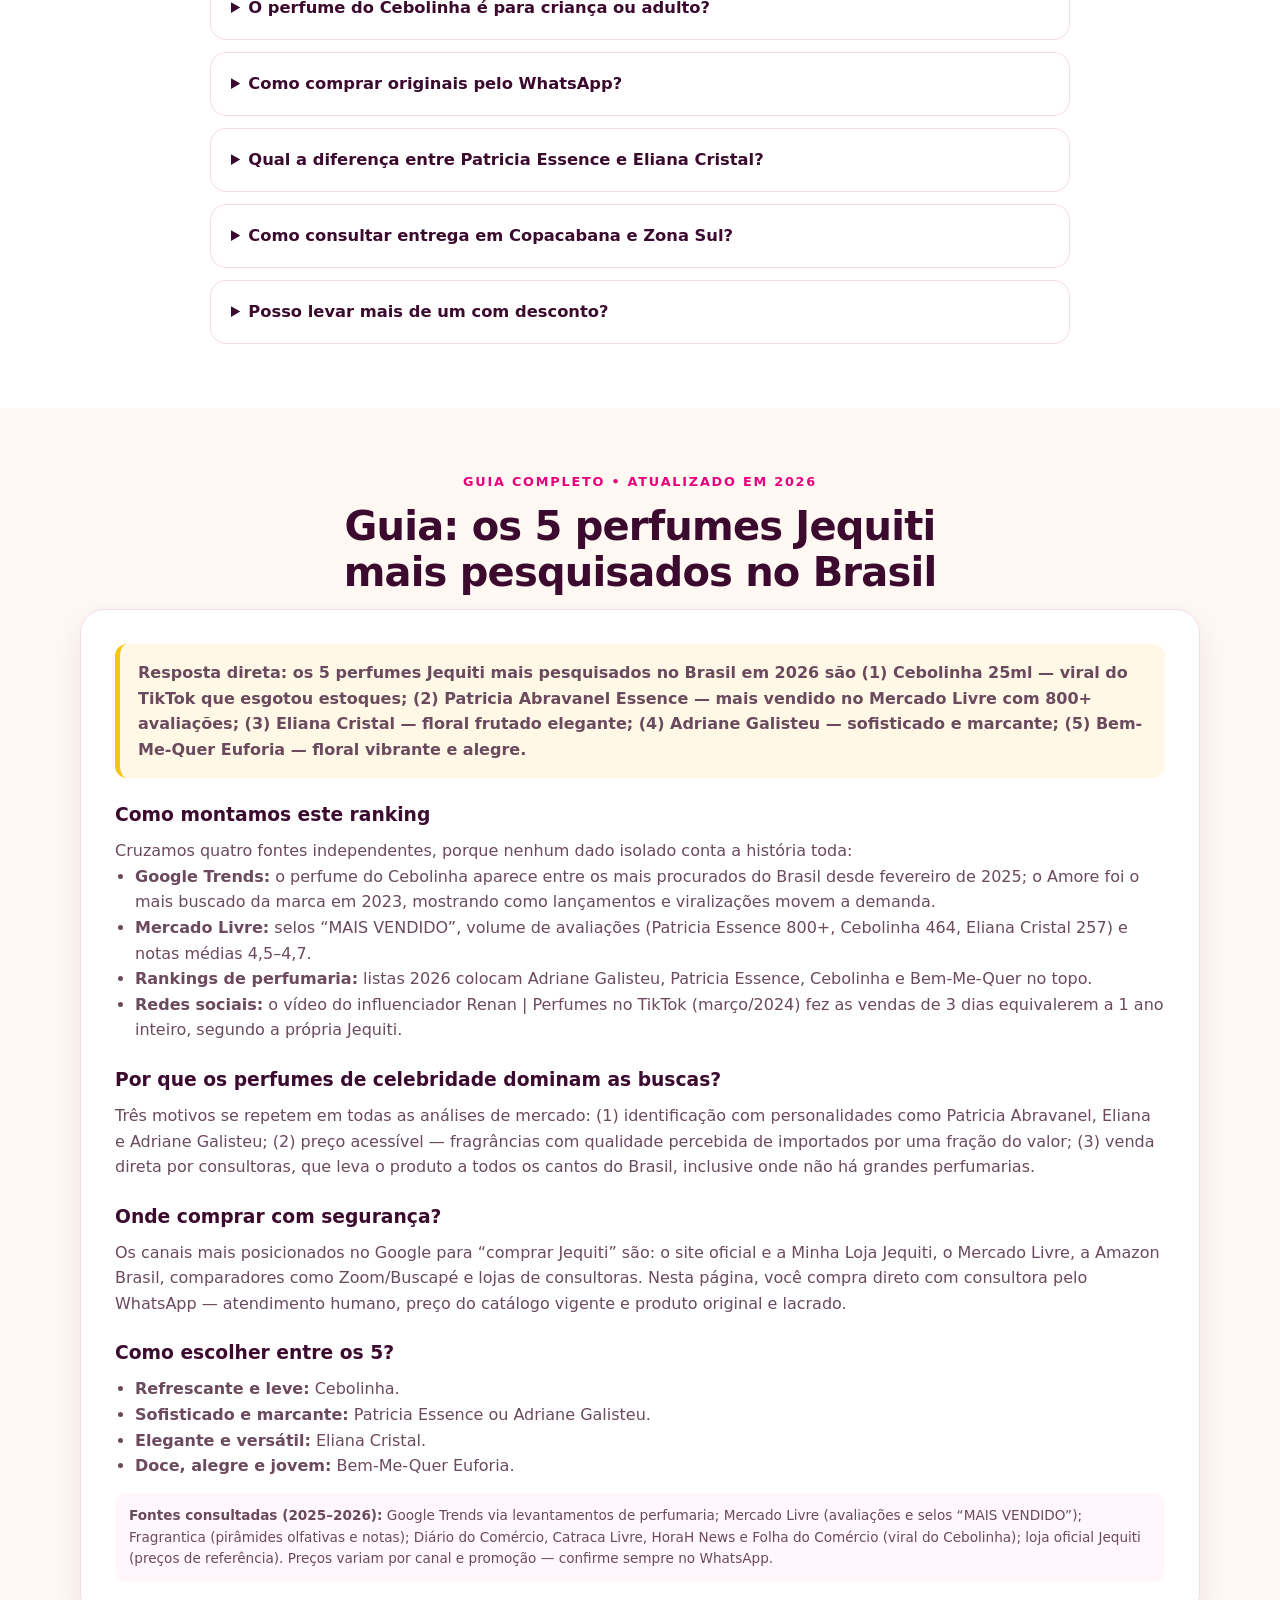
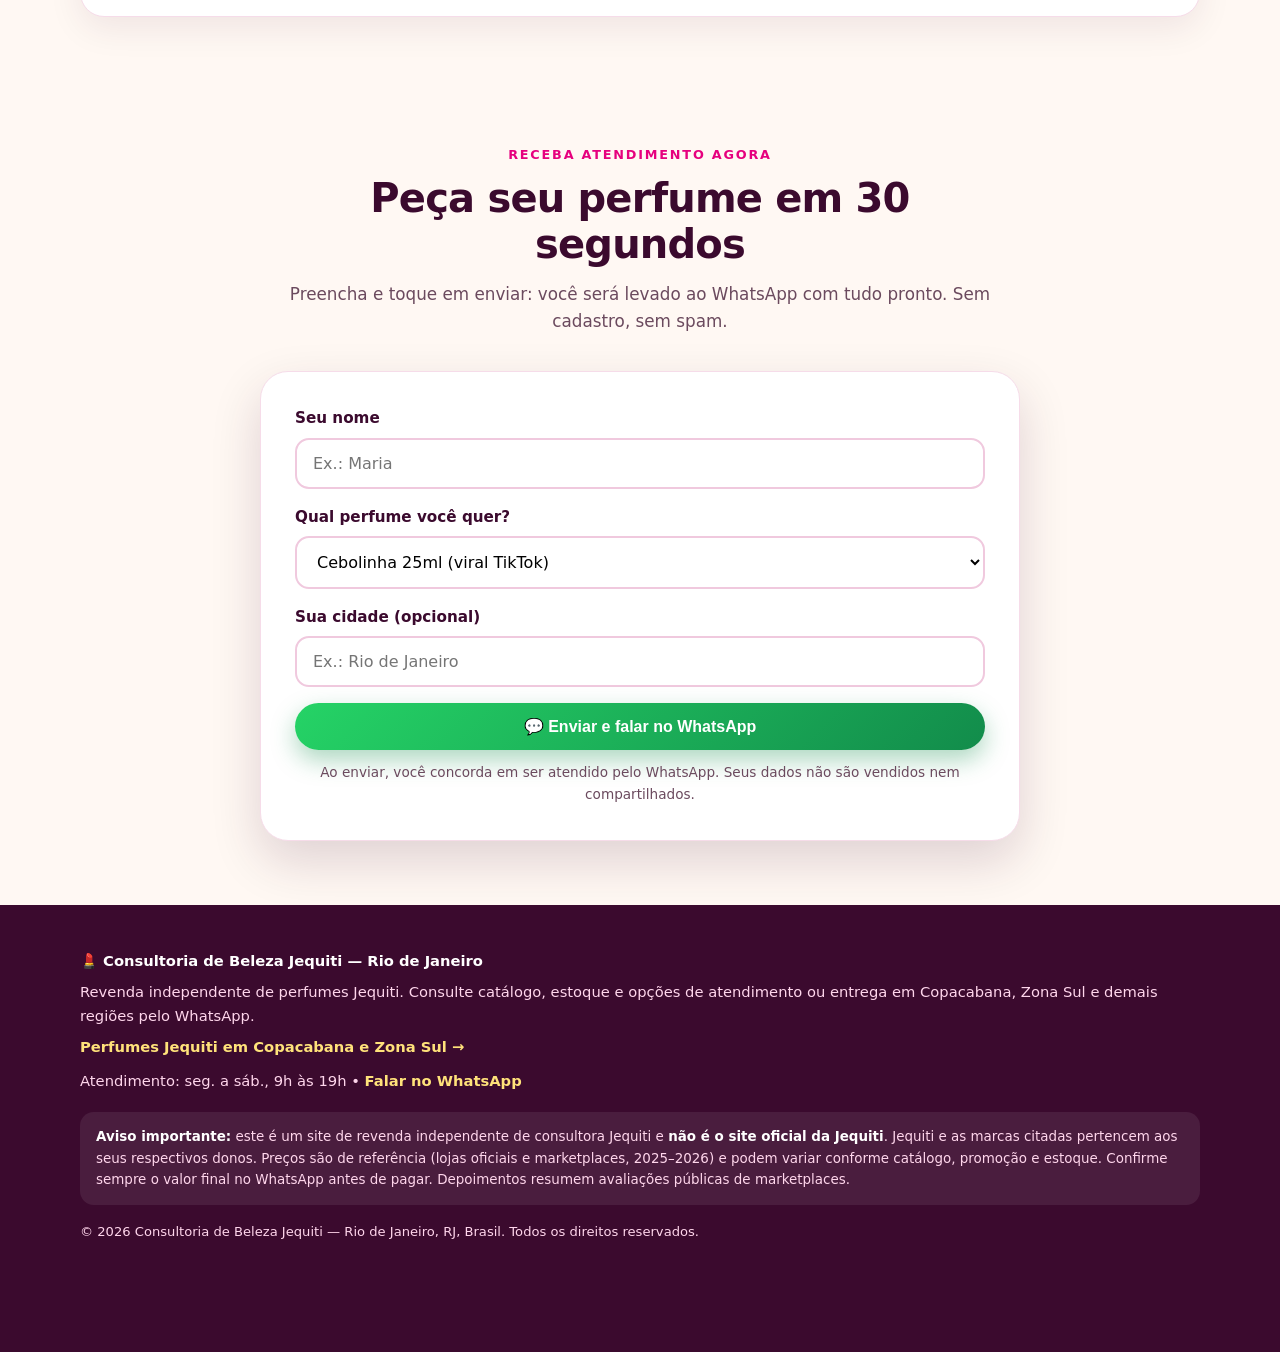
==== commit d1ea1f2a: "feat: add product detail pages and Copacabana local SEO - Add dedicated, source-backed detail pages " ====
--- a/index.html
+++ b/index.html
@@ -3,8 +3,8 @@
 <head>
 <meta charset="UTF-8">
 <meta name="viewport" content="width=device-width, initial-scale=1.0">
-<title>Perfumes Jequiti Mais Buscados 2026 | Cebolinha, Patricia Abravanel Essence, Eliana Cristal — Compre pelo WhatsApp</title>
-<meta name="description" content="Os 5 perfumes Jequiti mais pesquisados no Brasil em 2026: Cebolinha (viral TikTok), Patricia Abravanel Essence, Eliana Cristal, Adriane Galisteu e Bem-Me-Quer Euforia. Original, lacrado, Pix e cartão. Peça pelo WhatsApp e receba atendimento humano no Rio de Janeiro e em todo o Brasil.">
+<title>Perfumes Jequiti em Copacabana | Top 5 e WhatsApp</title>
+<meta name="description" content="Veja o Top 5 perfumes Jequiti, detalhes das fragrâncias e consulte preço, estoque e atendimento para Copacabana e Zona Sul do Rio pelo WhatsApp.">
 <meta name="keywords" content="perfume Jequiti, perfume do Cebolinha Jequiti, Patricia Abravanel Essence, Eliana Cristal Jequiti, Adriane Galisteu Jequiti, Bem-Me-Quer Euforia, perfumes Jequiti mais vendidos, comprar Jequiti no Rio de Janeiro, revendedora Jequiti WhatsApp">
 <meta name="robots" content="index, follow, max-image-preview:large, max-snippet:-1">
 <meta name="author" content="Consultoria de Beleza Jequiti — Rio de Janeiro">
@@ -13,18 +13,18 @@
 <!-- Open Graph -->
 <meta property="og:type" content="website">
 <meta property="og:locale" content="pt_BR">
-<meta property="og:title" content="Top 5 Perfumes Jequiti Mais Buscados em 2026 — Compre pelo WhatsApp">
-<meta property="og:description" content="Cebolinha viral, Patricia Abravanel Essence, Eliana Cristal, Adriane Galisteu e Bem-Me-Quer Euforia. Original e lacrado. Atendimento humano no WhatsApp.">
+<meta property="og:title" content="Top 5 Perfumes Jequiti em Copacabana e Zona Sul do Rio">
+<meta property="og:description" content="Veja o Top 5 Jequiti e consulte preço, estoque e atendimento para Copacabana e Zona Sul do Rio pelo WhatsApp.">
 <meta property="og:url" content="https://jequiti.example.com/">
 <meta property="og:image" content="https://jequiti.vtexassets.com/arquivos/ids/171059-3840-0/1.png?v=638466481864200000">
 <meta name="twitter:image" content="https://jequiti.vtexassets.com/arquivos/ids/171059-3840-0/1.png?v=638466481864200000">
 <meta name="twitter:card" content="summary_large_image">
-<meta name="twitter:title" content="Top 5 Perfumes Jequiti Mais Buscados em 2026">
-<meta name="twitter:description" content="Original, lacrado, Pix e cartão. Peça pelo WhatsApp.">
+<meta name="twitter:title" content="Top 5 Perfumes Jequiti em Copacabana e Zona Sul">
+<meta name="twitter:description" content="Veja o Top 5 Jequiti e consulte atendimento para Copacabana e Zona Sul do Rio pelo WhatsApp.">
 <!-- GEO: permite citação por motores de IA -->
 <meta name="geo.region" content="BR-RJ">
 <meta name="geo.placename" content="Rio de Janeiro">
-<meta name="ICBM" content="-22.9068, -43.1729">
+
 <link rel="icon" href="data:image/svg+xml,<svg xmlns='http://www.w3.org/2000/svg' viewBox='0 0 100 100'><text y='.9em' font-size='90'>💄</text></svg>">
 
 <!-- ===== DADOS ESTRUTURADOS (SEO + GEO) ===== -->
@@ -36,19 +36,9 @@
       "@type": "Organization",
       "name": "Consultoria de Beleza Jequiti — Rio de Janeiro",
       "url": "https://jequiti.example.com/",
-      "description": "Revenda independente de perfumes e cosméticos Jequiti originais e lacrados, com atendimento pelo WhatsApp no Rio de Janeiro e em todo o Brasil.",
-      "areaServed": "BR",
+      "description": "Página independente de consulta de perfumes e cosméticos Jequiti; preço, estoque e opções de atendimento são confirmados pelo WhatsApp.",
+      "contactPoint": { "@type": "ContactPoint", "telephone": "+55-21-99701-1711", "contactType": "customer service", "availableLanguage": "Portuguese" },
       "knowsAbout": ["Perfumes Jequiti", "Cosméticos Jequiti", "Perfume do Cebolinha", "Patricia Abravanel Essence"]
-    },
-    {
-      "@type": "LocalBusiness",
-      "name": "Consultoria de Beleza Jequiti — Rio de Janeiro",
-      "url": "https://jequiti.example.com/",
-      "telephone": "+55-21-99999-9999",
-      "priceRange": "R$ 20 - R$ 160",
-      "address": { "@type": "PostalAddress", "addressLocality": "Rio de Janeiro", "addressRegion": "RJ", "addressCountry": "BR" },
-      "areaServed": ["Rio de Janeiro", "Niterói", "São Gonçalo", "Duque de Caxias", "Nova Iguaçu", "Brasil"],
-      "openingHours": "Mo-Sa 09:00-19:00"
     },
     {
       "@type": "WebSite",
@@ -60,11 +50,11 @@
       "@type": "ItemList",
       "name": "Os 5 perfumes Jequiti mais pesquisados no Brasil em 2026",
       "itemListElement": [
-        { "@type": "ListItem", "position": 1, "name": "Cebolinha Desodorante Colônia Jequiti 25ml — perfume viral do TikTok" },
-        { "@type": "ListItem", "position": 2, "name": "Patricia Abravanel Essence Desodorante Colônia Feminina Jequiti" },
-        { "@type": "ListItem", "position": 3, "name": "Eliana Cristal Desodorante Colônia Feminina Jequiti" },
-        { "@type": "ListItem", "position": 4, "name": "Adriane Galisteu Desodorante Colônia Feminina Jequiti" },
-        { "@type": "ListItem", "position": 5, "name": "Bem-Me-Quer Euforia Desodorante Colônia Feminina Jequiti" }
+        { "@type": "ListItem", "position": 1, "name": "Cebolinha Desodorante Colônia Jequiti 25ml — perfume viral do TikTok", "url": "https://jequiti.example.com/perfumes/cebolinha-jequiti/" },
+        { "@type": "ListItem", "position": 2, "name": "Patricia Abravanel Essence Desodorante Colônia Feminina Jequiti", "url": "https://jequiti.example.com/perfumes/patricia-abravanel-essence/" },
+        { "@type": "ListItem", "position": 3, "name": "Eliana Cristal Desodorante Colônia Feminina Jequiti", "url": "https://jequiti.example.com/perfumes/eliana-cristal/" },
+        { "@type": "ListItem", "position": 4, "name": "Adriane Galisteu Desodorante Colônia Feminina Jequiti", "url": "https://jequiti.example.com/perfumes/adriane-galisteu/" },
+        { "@type": "ListItem", "position": 5, "name": "Bem-Me-Quer Euforia Desodorante Colônia Feminina Jequiti", "url": "https://jequiti.example.com/perfumes/bem-me-quer-euforia/" }
       ]
     },
     {
@@ -74,7 +64,7 @@
         { "@type": "Question", "name": "O perfume do Cebolinha Jequiti é para criança ou adulto?", "acceptedAnswer": { "@type": "Answer", "text": "Apesar de fazer parte da linha Turma da Mônica, o perfume do Cebolinha é usado por adultos como fragrância refrescante e leve do dia a dia. Suas notas são limão, bergamota, pêssego, sândalo, almíscar e âmbar. O preço oficial de referência é R$ 34,90 (25ml), com promoções frequentes entre R$ 24,90 e R$ 29,90." } },
         { "@type": "Question", "name": "Como comprar perfumes Jequiti originais pelo WhatsApp?", "acceptedAnswer": { "@type": "Answer", "text": "Escolha o perfume nesta página, toque no botão de WhatsApp do produto e envie a mensagem pronta. Você confirma estoque, preço do catálogo vigente, forma de pagamento (Pix ou cartão) e entrega. Os produtos são originais e lacrados, de consultora Jequiti." } },
         { "@type": "Question", "name": "Qual a diferença entre Patricia Abravanel Essence e Eliana Cristal?", "acceptedAnswer": { "@type": "Answer", "text": "Patricia Abravanel Essence é mais sofisticada e marcante, com perfil oriental amadeirado. Eliana Cristal é floral frutado, elegante e versátil para o dia a dia, com notas de groselha-preta, pera, jasmim, pêssego e baunilha." } },
-        { "@type": "Question", "name": "Vocês entregam no Rio de Janeiro e em todo o Brasil?", "acceptedAnswer": { "@type": "Answer", "text": "Sim. Atendemos Rio de Janeiro, Niterói, São Gonçalo e região metropolitana com entrega combinada pelo WhatsApp, e enviamos para todo o Brasil conforme o catálogo e a disponibilidade de estoque." } },
+        { "@type": "Question", "name": "Como consultar entrega de perfumes Jequiti em Copacabana?", "acceptedAnswer": { "@type": "Answer", "text": "Envie o nome do produto e seu bairro ou CEP pelo WhatsApp. A consultora confirma se há atendimento ou entrega disponível, prazo, custo e estoque antes de concluir o pedido." } },
         { "@type": "Question", "name": "Posso levar mais de um perfume com desconto?", "acceptedAnswer": { "@type": "Answer", "text": "Sim. Kits com 2 ou 3 colônias de 25ml são a forma mais econômica de comprar, muito procurados para presentear e para revenda. Consulte as combinações disponíveis no WhatsApp." } }
       ]
     }
@@ -184,6 +174,8 @@
 .p-stars{color:#f59e0b;font-weight:800;font-size:.9rem}
 .p-stars span{color:var(--muted);font-weight:600}
 .p-desc{color:var(--muted);font-size:.98rem}
+.product-more{font-weight:800;color:var(--plum2);text-decoration:underline;text-underline-offset:3px}
+.product-more:hover{color:var(--pink)}
 .notes{background:#fff7fb;border:1px dashed #f0a8cf;border-radius:14px;padding:12px 14px;font-size:.9rem}
 .notes b{color:var(--plum)}
 .notes ul{margin:6px 0 0 18px;color:var(--muted)}
@@ -266,7 +258,7 @@
   <div class="wrap nav">
     <a class="logo" href="#inicio" aria-label="Início — Perfumes Jequiti">💄 Jequiti <span>RIO DE JANEIRO</span></a>
     <nav class="nav-links" aria-label="Navegação principal">
-      <a href="#top5">Top 5</a><a href="#comparativo">Comparativo</a><a href="#como-comprar">Como comprar</a><a href="#faq">Dúvidas</a><a href="#guia">Guia</a>
+      <a href="#top5">Top 5</a><a href="copacabana/">Copacabana e Zona Sul</a><a href="#comparativo">Comparativo</a><a href="#como-comprar">Como comprar</a><a href="#faq">Dúvidas</a><a href="#guia">Guia</a>
     </nav>
     <a class="btn btn-wa btn-sm wa-link" data-msg="Olá! Vim pelo site e quero conhecer os perfumes Jequiti mais buscados. Pode me ajudar?" target="_blank" rel="noopener">💬 WhatsApp</a>
   </div>
@@ -277,12 +269,13 @@
 <section class="hero" style="padding-top:44px">
   <div class="wrap hero-grid">
     <div>
-      <span class="eyebrow"><i></i> Atualizado em 2026 • Rio de Janeiro e todo o Brasil</span>
+      <span class="eyebrow"><i></i> Top 5 Jequiti • Copacabana e Zona Sul do Rio</span>
       <h1>Os <em>5 perfumes Jequiti</em> mais buscados no Brasil — compre pelo WhatsApp</h1>
       <p class="lead">O <strong>perfume do Cebolinha</strong> viralizou no TikTok e esgotou estoques, a <strong>Patricia Abravanel Essence</strong> é a mais vendida no Mercado Livre e a <strong>Eliana Cristal</strong> lidera as buscas femininas. Aqui você encontra os 5 campeões de pesquisa, com notas olfativas, preço de referência e atendimento humano para escolher sem erro.</p>
       <div class="hero-ctas">
         <a class="btn btn-wa wa-link" data-msg="Olá! Quero garantir um dos perfumes Jequiti mais buscados (Cebolinha, Patricia Essence, Eliana Cristal, Adriane Galisteu ou Bem-Me-Quer). Pode me passar preço e estoque?" target="_blank" rel="noopener">💬 Quero pelo WhatsApp</a>
         <a class="btn btn-ghost" href="#top5">Ver o Top 5 ↓</a>
+        <a class="btn btn-ghost" href="copacabana/">Consultar Copacabana e Zona Sul</a>
       </div>
       <div class="proof" aria-label="Provas de confiança">
         <span>⭐ <b>4,6–4,7/5</b> em avaliações reais</span>
@@ -303,7 +296,7 @@
   <div class="wrap trust-grid">
     <div><b>✅ Original e lacrado</b>Consultora Jequiti verificada</div>
     <div><b>💳 Pix e cartão</b>Parcele e pague com desconto no Pix</div>
-    <div><b>🚚 Entrega RJ + Brasil</b>Rio, Niterói, São Gonçalo e todo o país</div>
+    <div><b>📍 Consulte por bairro/CEP</b>Copacabana, Zona Sul e outras áreas sob confirmação</div>
     <div><b>💬 Atendimento humano</b>Sem robô: você fala com a consultora</div>
   </div>
 </div>
@@ -374,6 +367,7 @@
             <p style="margin-top:6px">Família fougère refrescante • Unissex • Ideal para dia a dia</p>
           </div>
           <div class="p-price"><span class="from">a partir de</span><span class="val">R$ 34,90</span><span class="pix">promoções R$ 24,90–29,90</span></div>
+          <a class="product-more" href="perfumes/cebolinha-jequiti/">Ver detalhes do Cebolinha 25 ml →</a>
           <a class="btn btn-wa wa-link" data-product="Cebolinha 25ml" target="_blank" rel="noopener">💬 Quero o Cebolinha — verificar estoque</a>
         </div>
       </article>
@@ -390,6 +384,7 @@
           <p class="p-desc">A queridinha das buscas femininas: sofisticada, marcante e com ótima fixação. É o perfume Jequiti com mais avaliações no Brasil — sinal de compra repetida e presente muito acertado.</p>
           <div class="notes"><b>Perfil:</b> oriental amadeirado sofisticado • Feminino • Dia e noite, com presença</div>
           <div class="p-price"><span class="from">a partir de</span><span class="val">R$ 29,90</span><span class="pix">25ml • versões maiores no catálogo</span></div>
+          <a class="product-more" href="perfumes/patricia-abravanel-essence/">Ver detalhes da Patricia Abravanel Essence →</a>
           <a class="btn btn-wa wa-link" data-product="Patricia Abravanel Essence" target="_blank" rel="noopener">💬 Quero a Patricia Essence</a>
         </div>
       </article>
@@ -408,6 +403,7 @@
             <ul><li><b>Topo:</b> groselha-preta, violeta, pera, limão, mandarina</li><li><b>Coração:</b> frésia, jasmim, ylang-ylang, heliotrópio</li><li><b>Fundo:</b> ameixa, pêssego, âmbar, baunilha, sândalo, almíscar</li></ul>
           </div>
           <div class="p-price"><span class="from">a partir de</span><span class="val">R$ 24,90</span><span class="pix">consulte o catálogo vigente</span></div>
+          <a class="product-more" href="perfumes/eliana-cristal/">Ver detalhes da Eliana Cristal →</a>
           <a class="btn btn-wa wa-link" data-product="Eliana Cristal" target="_blank" rel="noopener">💬 Quero a Eliana Cristal</a>
         </div>
       </article>
@@ -426,6 +422,7 @@
             <ul><li><b>Topo:</b> groselha-preta, lichia, amora, mandarina, palmarosa</li><li><b>Coração:</b> tulipa, ylang-ylang, jasmim sambac, rosa</li><li><b>Fundo:</b> patchouli, cedro, camurça, almíscar, âmbar</li></ul>
           </div>
           <div class="p-price"><span class="from">a partir de</span><span class="val">R$ 38,90</span><span class="pix">versão mini 25ml</span></div>
+          <a class="product-more" href="perfumes/adriane-galisteu/">Ver detalhes da Adriane Galisteu →</a>
           <a class="btn btn-wa wa-link" data-product="Adriane Galisteu" target="_blank" rel="noopener">💬 Quero a Adriane Galisteu</a>
         </div>
       </article>
@@ -445,6 +442,7 @@
             <p style="margin-top:6px">Caminho olfativo: floral vibrante • Dia e noite</p>
           </div>
           <div class="p-price"><span class="from">a partir de</span><span class="val">R$ 25,90</span><span class="pix">kit 2 un. com desconto</span></div>
+          <a class="product-more" href="perfumes/bem-me-quer-euforia/">Ver detalhes do Bem-Me-Quer Euforia →</a>
           <a class="btn btn-wa wa-link" data-product="Bem-Me-Quer Euforia" target="_blank" rel="noopener">💬 Quero o Bem-Me-Quer Euforia</a>
         </div>
       </article>
@@ -483,7 +481,7 @@
     <p class="sub">Nada de carrinho complicado ou cadastro infinito. Você fala com uma pessoa de verdade.</p>
     <div class="steps">
       <div class="step"><div class="num">1</div><h3>Toque no botão do perfume</h3><p>A mensagem já vem pronta com o nome do produto. É só enviar — sem precisar digitar nada.</p></div>
-      <div class="step"><div class="num">2</div><h3>Confirme preço e estoque</h3><p>A consultora confirma o preço do catálogo vigente, o desconto no Pix e a melhor forma de entrega no Rio ou em todo o Brasil.</p></div>
+      <div class="step"><div class="num">2</div><h3>Confirme preço, estoque e bairro</h3><p>A consultora confirma o catálogo vigente, o desconto no Pix e se há opção de atendimento ou entrega para o bairro/CEP informado.</p></div>
       <div class="step"><div class="num">3</div><h3>Receba original e lacrado</h3><p>Pagamento via Pix ou cartão e entrega combinada. Produto original, lacrado e com garantia da consultora.</p></div>
     </div>
     <div style="text-align:center;margin-top:28px">
@@ -545,7 +543,7 @@
       <details><summary>O perfume do Cebolinha é para criança ou adulto?</summary><p>Apesar da linha Turma da Mônica, adultos usam como fragrância refrescante do dia a dia. Notas: limão, bergamota, pêssego, sândalo, almíscar e âmbar. Preço oficial de referência: R$ 34,90 (25ml), com promoções de R$ 24,90 a R$ 29,90.</p></details>
       <details><summary>Como comprar originais pelo WhatsApp?</summary><p>Toque no botão do produto, envie a mensagem pronta e confirme preço, Pix/cartão e entrega com a consultora. Produtos originais e lacrados.</p></details>
       <details><summary>Qual a diferença entre Patricia Essence e Eliana Cristal?</summary><p>Patricia Essence: oriental amadeirado, mais marcante e sofisticado. Eliana Cristal: floral frutado, elegante e versátil para o dia a dia (groselha-preta, pera, jasmim, pêssego, baunilha).</p></details>
-      <details><summary>Vocês entregam no Rio e em todo o Brasil?</summary><p>Sim: Rio de Janeiro, Niterói, São Gonçalo, região metropolitana e envios para todo o Brasil, combinados pelo WhatsApp.</p></details>
+      <details><summary>Como consultar entrega em Copacabana e Zona Sul?</summary><p>Envie o nome do produto e seu bairro ou CEP pelo WhatsApp. A consultora confirma se há atendimento ou entrega disponível, prazo, custo e estoque antes de concluir o pedido.</p></details>
       <details><summary>Posso levar mais de um com desconto?</summary><p>Sim — kits com 2 ou 3 colônias de 25ml são os mais econômicos. Consulte as combinações no WhatsApp.</p></details>
     </div>
   </div>
@@ -623,7 +621,7 @@
 <footer class="site">
   <div class="wrap">
     <b>💄 Consultoria de Beleza Jequiti — Rio de Janeiro</b>
-    <p style="margin-top:8px">Perfumes e cosméticos Jequiti originais e lacrados, com atendimento humano pelo WhatsApp no Rio de Janeiro e em todo o Brasil.</p>
+    <p style="margin-top:8px">Revenda independente de perfumes Jequiti. Consulte catálogo, estoque e opções de atendimento ou entrega em Copacabana, Zona Sul e demais regiões pelo WhatsApp.</p><p style="margin-top:8px"><a href="copacabana/">Perfumes Jequiti em Copacabana e Zona Sul →</a></p>
     <p style="margin-top:10px">Atendimento: seg. a sáb., 9h às 19h • <a class="wa-link" data-msg="Olá! Vim pelo site e quero atendimento." target="_blank" rel="noopener">Falar no WhatsApp</a></p>
     <div class="disclaimer">
       <b>Aviso importante:</b> este é um site de revenda independente de consultora Jequiti e <b>não é o site oficial da Jequiti</b>. Jequiti e as marcas citadas pertencem aos seus respectivos donos. Preços são de referência (lojas oficiais e marketplaces, 2025–2026) e podem variar conforme catálogo, promoção e estoque. Confirme sempre o valor final no WhatsApp antes de pagar. Depoimentos resumem avaliações públicas de marketplaces.
@@ -647,11 +645,11 @@
 
 <script>
 /* ============================================================
-   CONFIGURAÇÃO — TROQUE AQUI O NÚMERO DO WHATSAPP
-   Formato: DDI + DDD + número, só dígitos. Ex.: 5521999999999
+   WHATSAPP — configurado para o contato informado pelo responsável.
+   Formato: DDI + DDD + número, só dígitos.
    Você também pode passar ?numero=5521... na URL da página.
 ============================================================ */
-const WHATSAPP_NUMBER = "5521999999999"; // <-- TROQUE PELO SEU NÚMERO
+const WHATSAPP_NUMBER = "5521997011711";
 const params = new URLSearchParams(location.search);
 const WA_NUMBER = (params.get("numero") || WHATSAPP_NUMBER).replace(/\D/g, "");
 
